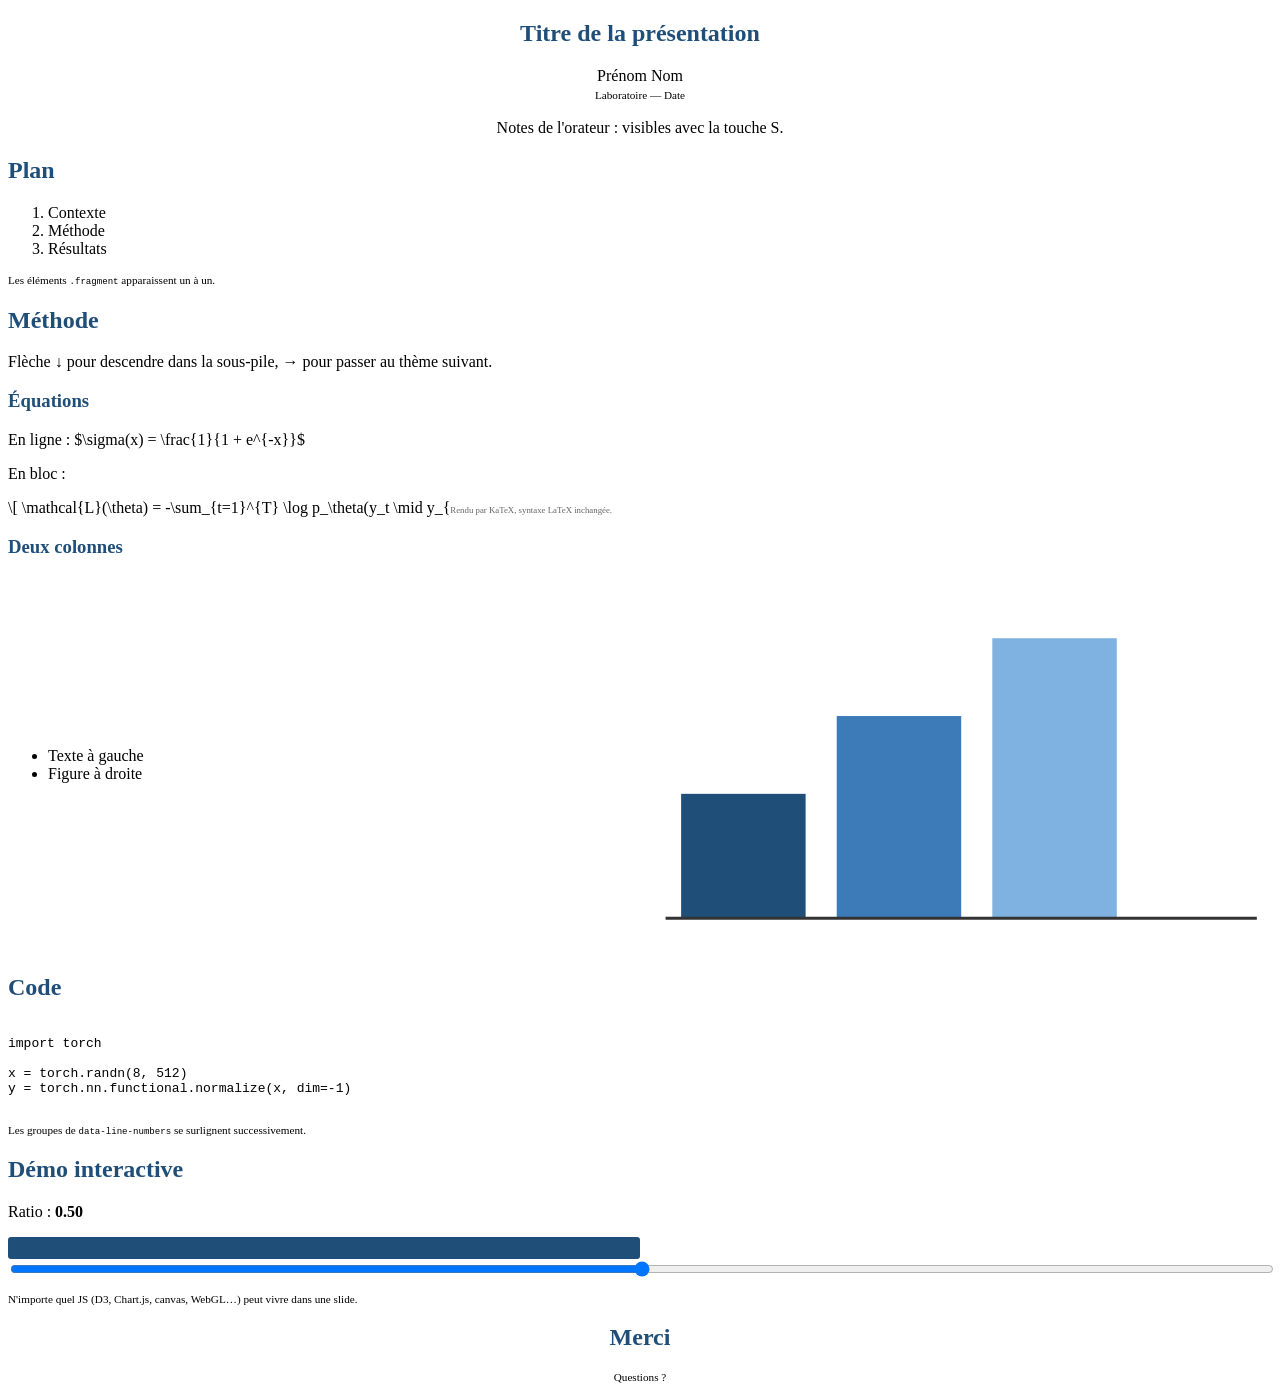
==== index.html @ 8e6cb061 "first commit" ====
<!DOCTYPE html>
<html lang="fr">

<head>
    <meta charset="utf-8">
    <meta name="viewport" content="width=device-width, initial-scale=1.0">
    <title>Titre de la présentation</title>

    <!-- Reveal.js (CDN) -->
    <!-- <link rel="stylesheet" href="https://cdn.jsdelivr.net/npm/reveal.js@5.1.0/dist/reveal.css">
    <link rel="stylesheet" href="https://cdn.jsdelivr.net/npm/reveal.js@5.1.0/dist/theme/white.css" id="theme">
    <!-- Coloration syntaxique -->
    <!--link rel="stylesheet" href="https://cdn.jsdelivr.net/npm/reveal.js@5.1.0/plugin/highlight/monokai.css"> -->

    <!-- Reveal.js (local) -->
    <link rel="stylesheet" href="node_modules/reveal.js/dist/reveal.css">
    <link rel="stylesheet" href="node_modules/reveal.js/dist/theme/white.css" id="theme">
    <!-- Coloration syntaxique -->
    <link rel="stylesheet" href="node_modules/reveal.js/plugin/highlight/monokai.css">

    <style>
    /* Quelques réglages sobres, à adapter */
    :root {
        --r-main-font: "Source Sans Pro", system-ui, sans-serif;
        --r-heading-font: "Source Sans Pro", system-ui, sans-serif;
        --r-heading-text-transform: none;   /* pas de MAJUSCULES automatiques */
        --accent: #1f4e79;
    }
    .reveal h1, .reveal h2, .reveal h3 { color: var(--accent); font-weight: 600; }
    .reveal section { text-align: left; }        /* titre centré via .center */
    .reveal .center { text-align: center; }
    .reveal .cols { display: grid; grid-template-columns: 1fr 1fr; gap: 1.2em; align-items: center; }
    .reveal .small { font-size: 0.7em; }
    .reveal .ref { color: #666; font-size: 0.55em; }
    /* Démo interactive */
    #demo-bar { height: 22px; background: var(--accent); width: 50%; border-radius: 3px; transition: width .15s; }
    #demo-slider { width: 100%; }
    </style>
</head>

<body>
<div class="reveal">
  <div class="slides">

    <!-- 1. Titre -->
    <section class="center">
      <h1>Titre de la présentation</h1>
      <p>Prénom Nom<br><span class="small">Laboratoire — Date</span></p>
      <aside class="notes">Notes de l'orateur : visibles avec la touche S.</aside>
    </section>

    <!-- 2. Plan -->
    <section>
      <h2>Plan</h2>
      <ol>
        <li class="fragment">Contexte</li>
        <li class="fragment">Méthode</li>
        <li class="fragment">Résultats</li>
      </ol>
      <p class="small">Les éléments <code>.fragment</code> apparaissent un à un.</p>
    </section>

    <!-- 3. Slides verticales : une sous-pile pour un même thème -->
    <section>
      <section>
        <h2>Méthode</h2>
        <p>Flèche ↓ pour descendre dans la sous-pile, → pour passer au thème suivant.</p>
      </section>
      <section>
        <h3>Équations</h3>
        <p>En ligne : $\sigma(x) = \frac{1}{1 + e^{-x}}$</p>
        <p>En bloc :</p>
        \[
          \mathcal{L}(\theta) = -\sum_{t=1}^{T} \log p_\theta(y_t \mid y_{<t}, x)
        \]
        <p class="ref">Rendu par KaTeX, syntaxe LaTeX inchangée.</p>
      </section>
      <section>
        <h3>Deux colonnes</h3>
        <div class="cols">
          <div>
            <ul>
              <li>Texte à gauche</li>
              <li>Figure à droite</li>
            </ul>
          </div>
          <div>
            <!-- Remplacer par <img src="figures/ma_figure.svg"> -->
            <svg viewBox="0 0 200 120" width="100%">
              <rect x="10" y="70" width="40" height="40" fill="#1f4e79"/>
              <rect x="60" y="45" width="40" height="65" fill="#3d7ab8"/>
              <rect x="110" y="20" width="40" height="90" fill="#7fb2e0"/>
              <line x1="5" y1="110" x2="195" y2="110" stroke="#333"/>
            </svg>
          </div>
        </div>
      </section>
    </section>

    <!-- 4. Code -->
    <section>
      <h2>Code</h2>
      <pre><code class="language-python" data-trim data-line-numbers="1-2|4">
import torch

x = torch.randn(8, 512)
y = torch.nn.functional.normalize(x, dim=-1)
      </code></pre>
      <p class="small">Les groupes de <code>data-line-numbers</code> se surlignent successivement.</p>
    </section>

    <!-- 5. Démo interactive : JS branché sur la slide -->
    <section>
      <h2>Démo interactive</h2>
      <p>Ratio : <strong id="demo-value">0.50</strong></p>
      <div id="demo-bar"></div>
      <input id="demo-slider" type="range" min="0" max="100" value="50">
      <p class="small">N'importe quel JS (D3, Chart.js, canvas, WebGL…) peut vivre dans une slide.</p>
    </section>

    <!-- 6. Conclusion -->
    <section class="center">
      <h2>Merci</h2>
      <p class="small">Questions ?</p>
    </section>

  </div>
</div>

<!-- <script src="https://cdn.jsdelivr.net/npm/reveal.js@5.1.0/dist/reveal.js"></script>
<script src="https://cdn.jsdelivr.net/npm/reveal.js@5.1.0/plugin/math/math.js"></script>
<script src="https://cdn.jsdelivr.net/npm/reveal.js@5.1.0/plugin/highlight/highlight.js"></script>
<script src="https://cdn.jsdelivr.net/npm/reveal.js@5.1.0/plugin/notes/notes.js"></script>
<script src="https://cdn.jsdelivr.net/npm/reveal.js@5.1.0/plugin/zoom/zoom.js"></script> -->
<script src="node_modules/reveal.js/dist/reveal.js"></script>
<script src="node_modules/reveal.js/plugin/math/math.js"></script>
<script src="node_modules/reveal.js/plugin/highlight/highlight.js"></script>
<script src="node_modules/reveal.js/plugin/notes/notes.js"></script>
<script src="node_modules/reveal.js/plugin/zoom/zoom.js"></script>
<script>
  Reveal.initialize({
    hash: true,              // URL synchronisée avec la slide (deep-link, rechargement)
    slideNumber: 'c/t',      // numéro de slide
    transition: 'slide',
    katex: {                 // options du plugin math (mode KaTeX)
      local: 'node_modules/katex', //si en local
      delimiters: [
        { left: '$$',  right: '$$',  display: true  },
        { left: '$',   right: '$',   display: false },
        { left: '\\[', right: '\\]', display: true  },
        { left: '\\(', right: '\\)', display: false }
      ],
      ignoredTags: ['script', 'noscript', 'style', 'textarea', 'pre']
    },
    plugins: [RevealMath.KaTeX, RevealHighlight, RevealNotes, RevealZoom]
  });

  // --- Démo interactive ---
  const slider = document.getElementById('demo-slider');
  const bar    = document.getElementById('demo-bar');
  const value  = document.getElementById('demo-value');
  slider.addEventListener('input', () => {
    bar.style.width = slider.value + '%';
    value.textContent = (slider.value / 100).toFixed(2);
  });

  // Exemple : déclencher une animation quand une slide donnée devient visible
  Reveal.on('slidechanged', event => {
    if (event.currentSlide.contains(slider)) slider.focus();
  });
</script>
</body>
</html>
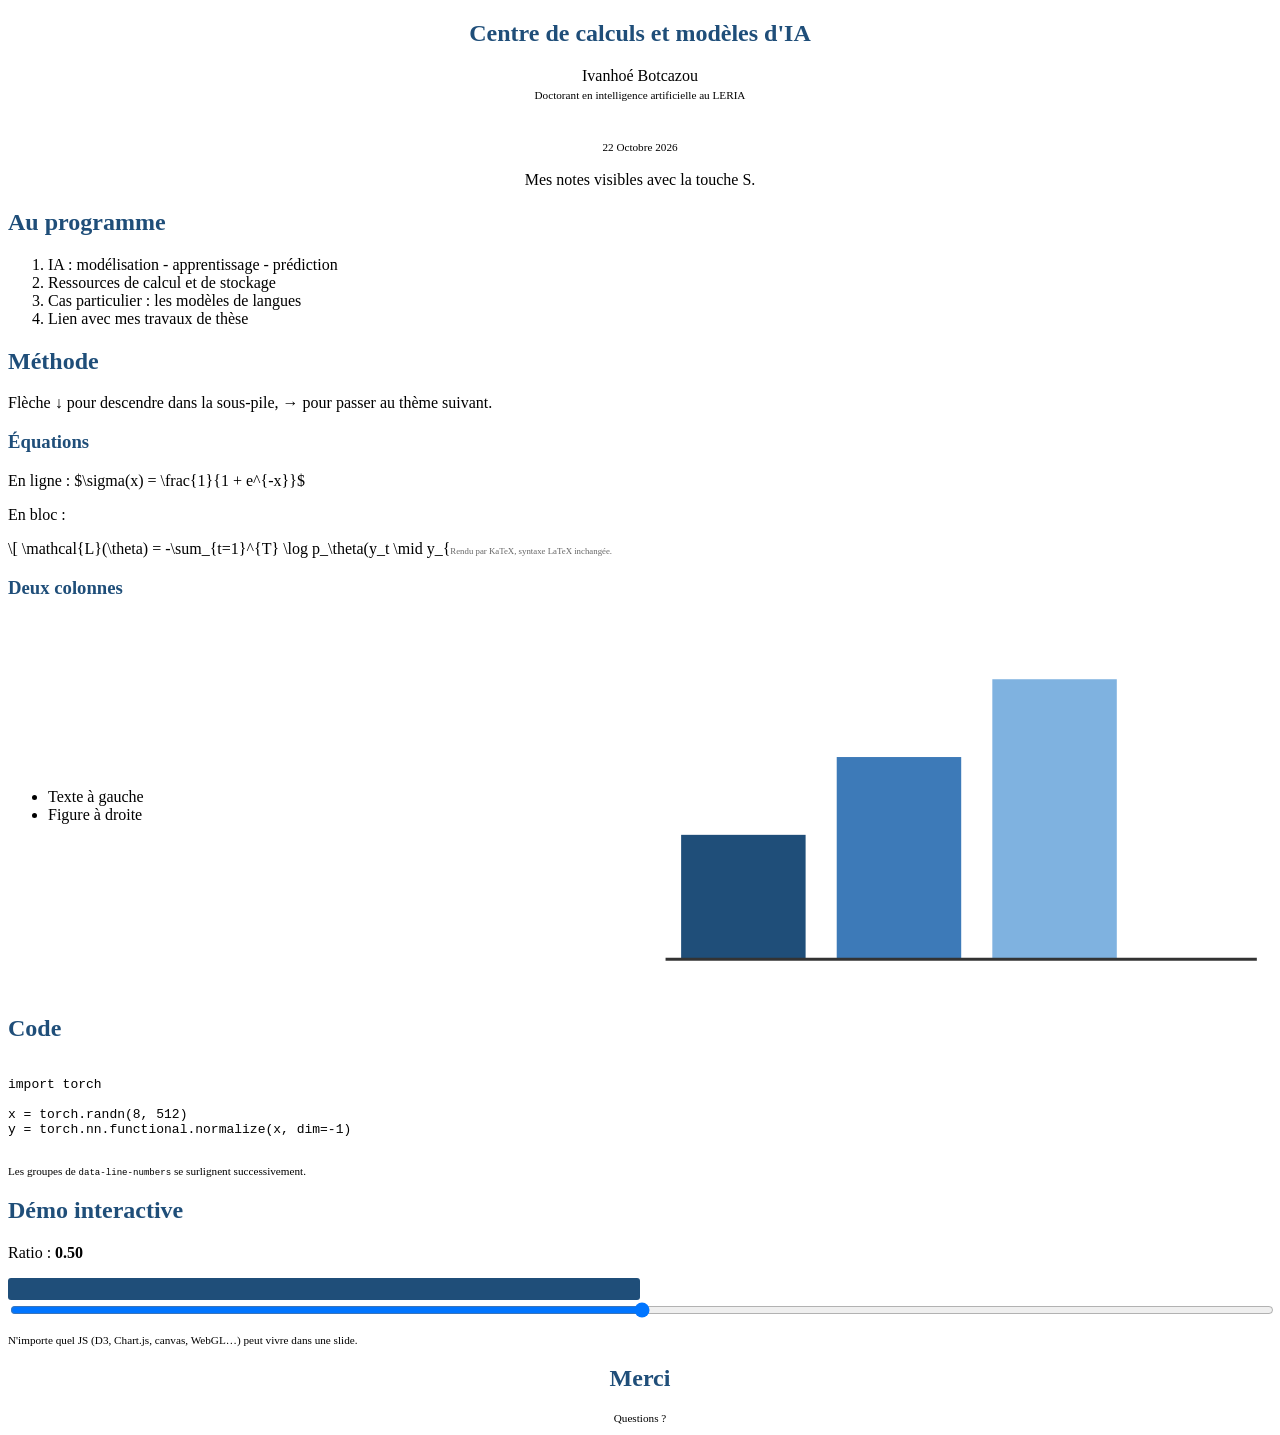
==== commit ac839600: "run the first index.html" ====
--- a/index.html
+++ b/index.html
@@ -11,31 +11,15 @@
     <link rel="stylesheet" href="https://cdn.jsdelivr.net/npm/reveal.js@5.1.0/dist/theme/white.css" id="theme">
     <!-- Coloration syntaxique -->
     <!--link rel="stylesheet" href="https://cdn.jsdelivr.net/npm/reveal.js@5.1.0/plugin/highlight/monokai.css"> -->
-
     <!-- Reveal.js (local) -->
     <link rel="stylesheet" href="node_modules/reveal.js/dist/reveal.css">
     <link rel="stylesheet" href="node_modules/reveal.js/dist/theme/white.css" id="theme">
     <!-- Coloration syntaxique -->
     <link rel="stylesheet" href="node_modules/reveal.js/plugin/highlight/monokai.css">
 
-    <style>
-    /* Quelques réglages sobres, à adapter */
-    :root {
-        --r-main-font: "Source Sans Pro", system-ui, sans-serif;
-        --r-heading-font: "Source Sans Pro", system-ui, sans-serif;
-        --r-heading-text-transform: none;   /* pas de MAJUSCULES automatiques */
-        --accent: #1f4e79;
-    }
-    .reveal h1, .reveal h2, .reveal h3 { color: var(--accent); font-weight: 600; }
-    .reveal section { text-align: left; }        /* titre centré via .center */
-    .reveal .center { text-align: center; }
-    .reveal .cols { display: grid; grid-template-columns: 1fr 1fr; gap: 1.2em; align-items: center; }
-    .reveal .small { font-size: 0.7em; }
-    .reveal .ref { color: #666; font-size: 0.55em; }
-    /* Démo interactive */
-    #demo-bar { height: 22px; background: var(--accent); width: 50%; border-radius: 3px; transition: width .15s; }
-    #demo-slider { width: 100%; }
-    </style>
+    <!-- Styles propres à la présentation -->
+    <link rel="stylesheet" href="custom.css">
+
 </head>
 
 <body>
@@ -44,20 +28,22 @@
 
     <!-- 1. Titre -->
     <section class="center">
-      <h1>Titre de la présentation</h1>
-      <p>Prénom Nom<br><span class="small">Laboratoire — Date</span></p>
-      <aside class="notes">Notes de l'orateur : visibles avec la touche S.</aside>
+      <h1>Centre de calculs et modèles d'IA</h1>
+      <p>Ivanhoé Botcazou<br><span class="small">Doctorant en intelligence artificielle au LERIA </span></p>
+      <p><br><span class="small">22 Octobre 2026</span></p>
+      <aside class="notes">Mes notes visibles avec la touche S.</aside>
     </section>
 
-    <!-- 2. Plan -->
+    
+    <!-- 2. Au programme -->
     <section>
-      <h2>Plan</h2>
+      <h2>Au programme</h2>
       <ol>
-        <li class="fragment">Contexte</li>
-        <li class="fragment">Méthode</li>
-        <li class="fragment">Résultats</li>
+        <li class="fragment">IA : modélisation - apprentissage - prédiction</li>
+        <li class="fragment">Ressources de calcul et de stockage</li>
+        <li class="fragment">Cas particulier : les modèles de langues</li>
+        <li class="fragment">Lien avec mes travaux de thèse</li>
       </ol>
-      <p class="small">Les éléments <code>.fragment</code> apparaissent un à un.</p>
     </section>
 
     <!-- 3. Slides verticales : une sous-pile pour un même thème -->
--- a/custom.css
+++ b/custom.css
@@ -0,0 +1,20 @@
+/* Quelques réglages sobres, à adapter */
+
+:root {
+    --r-main-font: "Source Sans Pro", system-ui, sans-serif;
+    --r-heading-font: "Source Sans Pro", system-ui, sans-serif;
+    --r-heading-text-transform: none;   /* pas de MAJUSCULES automatiques */
+    --accent: #1f4e79;
+}
+.reveal h1, .reveal h2, .reveal h3 { color: var(--accent); font-weight: 600; }
+.reveal section { text-align: left; }        /* titre centré via .center */
+.reveal .center { text-align: center; }
+.reveal .cols { display: grid; grid-template-columns: 1fr 1fr; gap: 1.2em; align-items: center; }
+.reveal .small { font-size: 0.7em; }
+.reveal .ref { color: #666; font-size: 0.55em; }
+/* Démo interactive */
+#demo-bar { height: 22px; background: var(--accent); width: 50%; border-radius: 3px; transition: width .15s; }
+#demo-slider { width: 100%; }
+
+.reveal .toc li::marker { color: var(--accent); font-weight: 600; }
+.reveal .toc li { margin-bottom: 0.4em; }
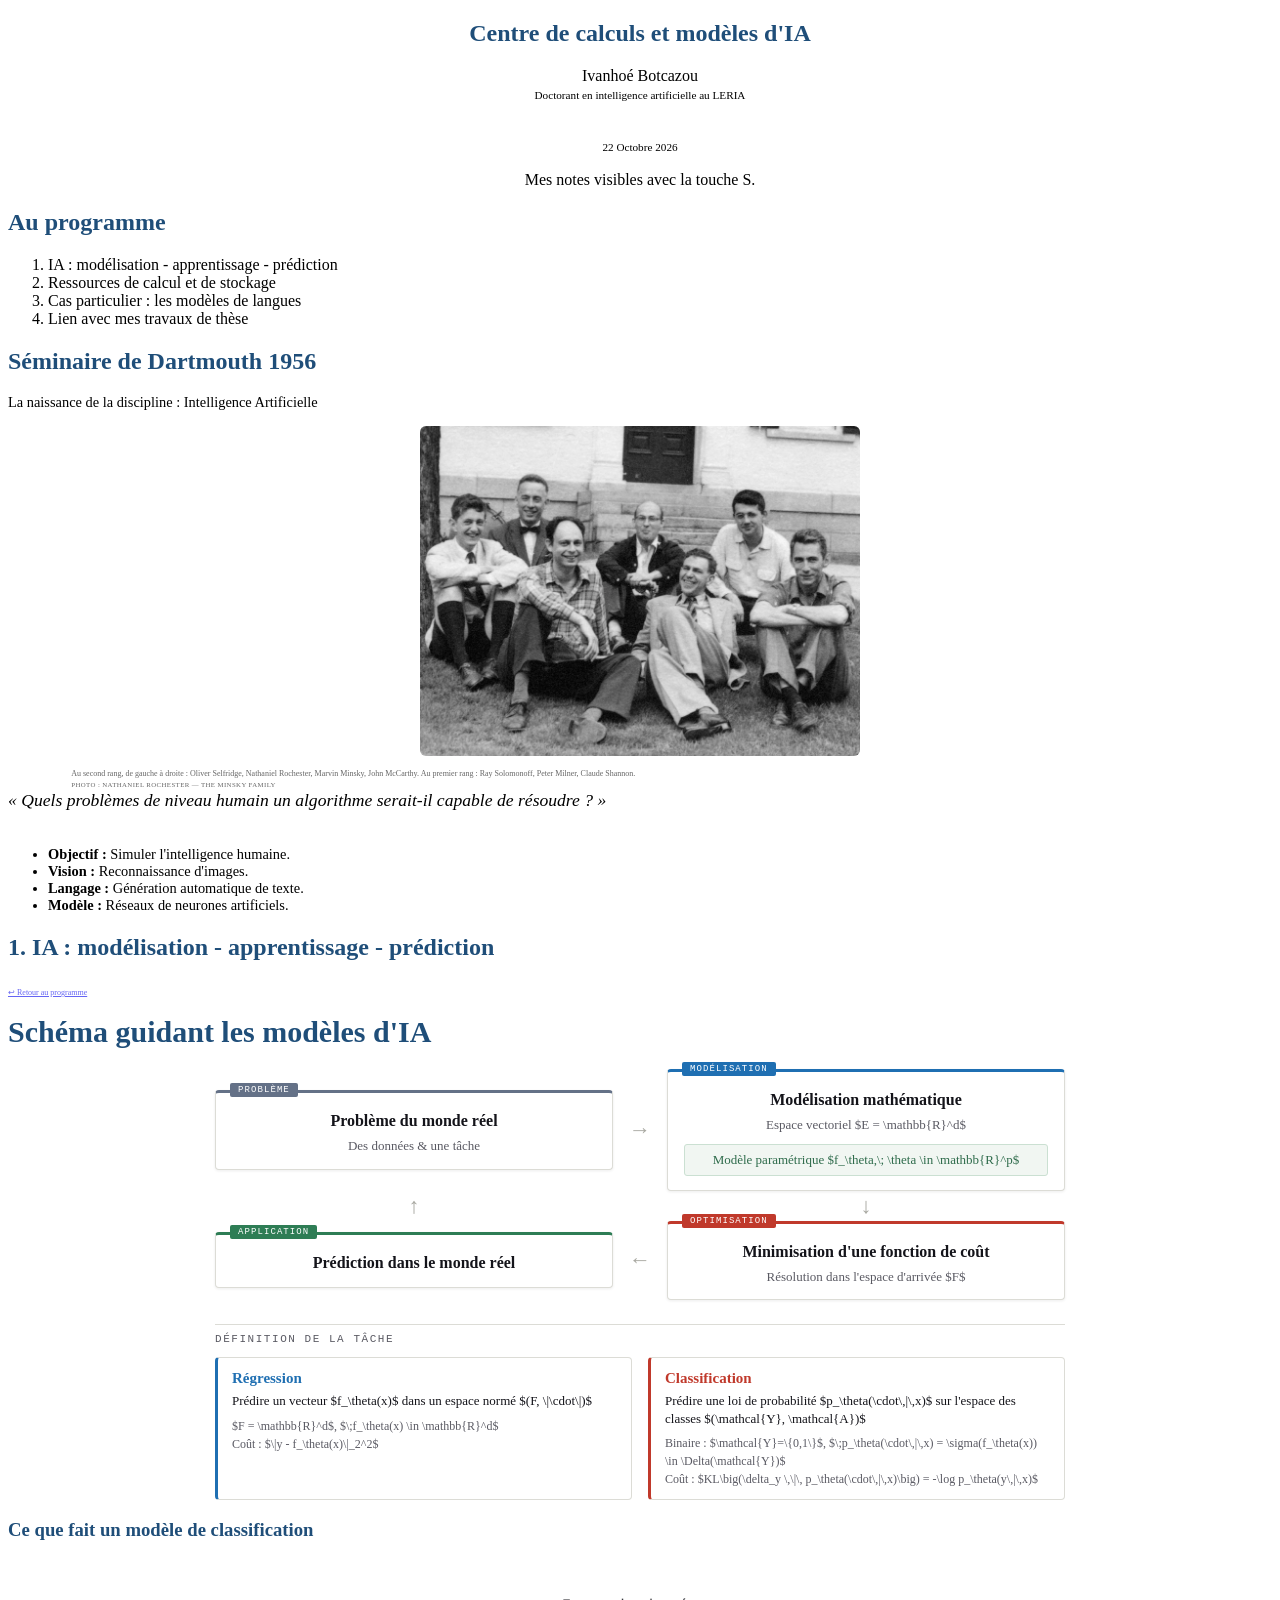
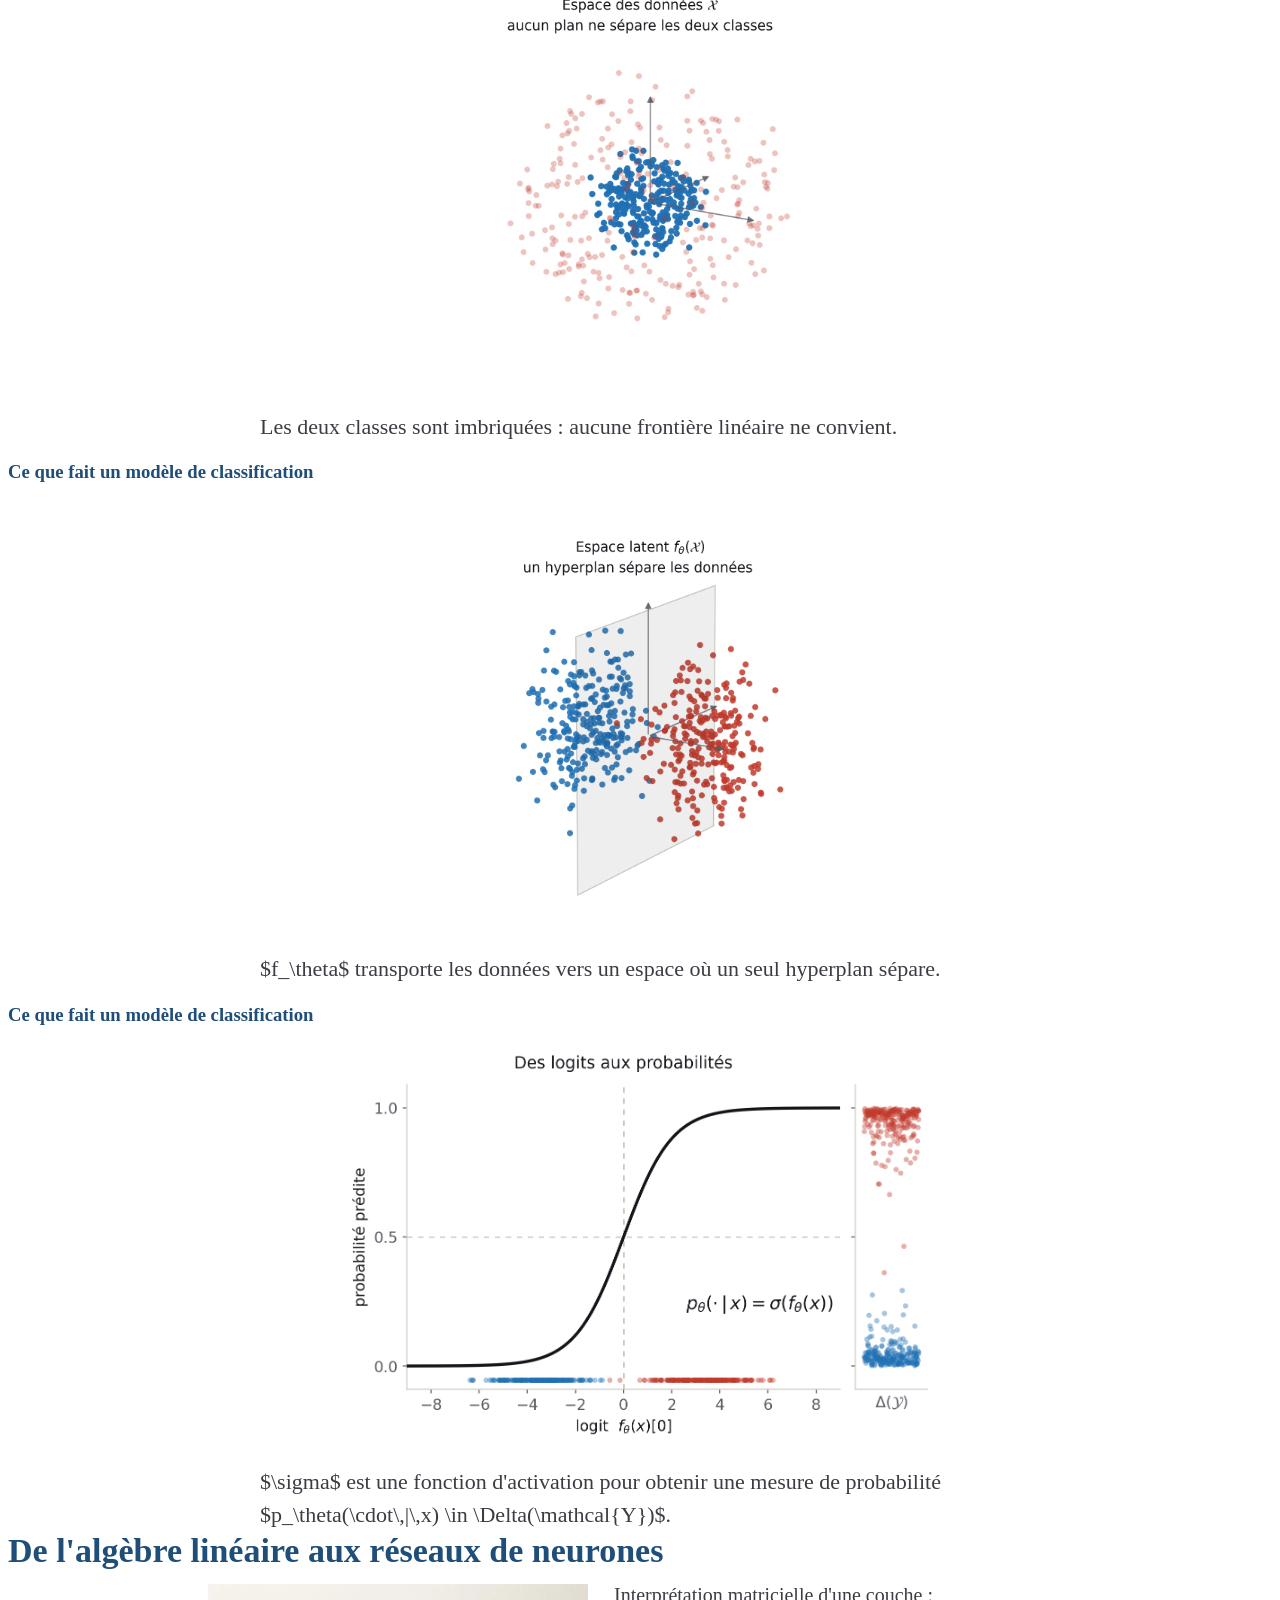
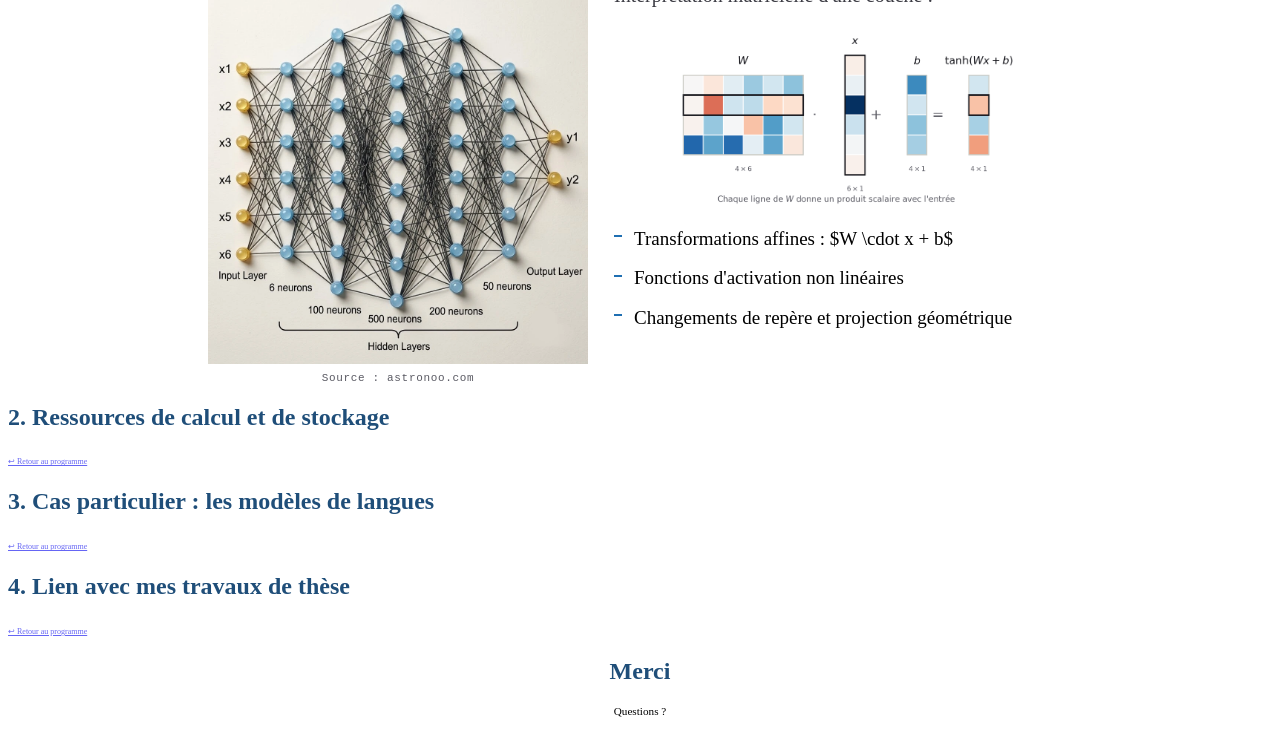
==== commit 969c4e4f: "section 1 modélisation" ====
--- a/index.html
+++ b/index.html
@@ -39,72 +39,223 @@
     <section>
       <h2>Au programme</h2>
       <ol>
-        <li class="fragment">IA : modélisation - apprentissage - prédiction</li>
-        <li class="fragment">Ressources de calcul et de stockage</li>
-        <li class="fragment">Cas particulier : les modèles de langues</li>
-        <li class="fragment">Lien avec mes travaux de thèse</li>
+        <li class="fragment">
+          <a href="#/ia-modelisation">IA : modélisation - apprentissage - prédiction</a>
+        </li>
+        <li class="fragment">
+          <a href="#/ressources-calcul">Ressources de calcul et de stockage</a>
+        </li>
+        <li class="fragment">
+          <a href="#/modeles-langues">Cas particulier : les modèles de langues</a>
+        </li>
+        <li class="fragment">
+          <a href="#/travaux-these">Lien avec mes travaux de thèse</a>
+        </li>
       </ol>
     </section>
 
-    <!-- 3. Slides verticales : une sous-pile pour un même thème -->
+    <!-- 3. Introduction -->
     <section>
-      <section>
-        <h2>Méthode</h2>
-        <p>Flèche ↓ pour descendre dans la sous-pile, → pour passer au thème suivant.</p>
-      </section>
-      <section>
-        <h3>Équations</h3>
-        <p>En ligne : $\sigma(x) = \frac{1}{1 + e^{-x}}$</p>
-        <p>En bloc :</p>
-        \[
-          \mathcal{L}(\theta) = -\sum_{t=1}^{T} \log p_\theta(y_t \mid y_{<t}, x)
-        \]
-        <p class="ref">Rendu par KaTeX, syntaxe LaTeX inchangée.</p>
-      </section>
-      <section>
-        <h3>Deux colonnes</h3>
-        <div class="cols">
-          <div>
-            <ul>
-              <li>Texte à gauche</li>
-              <li>Figure à droite</li>
+
+    <section>
+    <h2>Séminaire de Dartmouth 1956</h2>
+    <p style="font-size: 0.9em">La naissance de la discipline : Intelligence Artificielle</p>
+    <div class="highlight-box">
+    <img src="assets/img/dartmouth_workshop_picture.webp"
+    alt="Les participants du séminaire de Dartmouth devant Dartmouth Hall, 1956"
+    style="display: block; margin: 0 auto; max-height: 330px; max-width: 100%; width: auto; height: auto; border-radius: 6px;">
+    <p style="font-size: 0.5em; line-height: 1.4; margin: 12px auto 0; max-width: 90%; color: #666;">
+                Au second rang, de gauche à droite : Oliver Selfridge, Nathaniel Rochester, Marvin Minsky, John McCarthy.
+                Au premier rang : Ray Solomonoff, Peter Milner, Claude Shannon.
+    <br><span style="font-size: 0.85em; text-transform: uppercase; letter-spacing: 0.06em;">Photo : Nathaniel Rochester — The Minsky Family</span>
+    </p>
+    </div>
+    </section>
+
+    <section>
+    <div class="highlight-box">
+    <p style="font-size: 1.1em; font-style: italic; margin: 0;">
+                « Quels problèmes de niveau humain un algorithme serait-il capable de résoudre ? »
+    </p>
+    </div>
+    <ul class="custom-list" style="margin-top: 35px; font-size: 0.9em;">
+    <li class="fragment"><strong>Objectif :</strong> Simuler l'intelligence humaine.</li>
+    <li class="fragment"><strong>Vision :</strong> Reconnaissance d'images.</li>
+    <li class="fragment"><strong>Langage :</strong> Génération automatique de texte.</li>
+    <li class="fragment"><strong>Modèle :</strong> Réseaux de neurones artificiels.</li>
+    </ul>
+    </section>
+    </section>
+
+    <!-- Section 1 -->
+    <section id="ia-modelisation">
+      <h2>1. IA : modélisation - apprentissage - prédiction</h2>
+      <!-- <p>Contenu de votre première partie...</p> -->
+      <!-- Petit bouton de retour au sommaire si besoin -->
+      <p><a href="#/1" style="font-size: 0.5em; opacity: 0.6;">↩ Retour au programme</a></p>
+    </section>
+
+
+    <!-- ========================================== -->
+    <!-- SUB-SECTION 1.1 : MODÉLISATION (Verticale) -->
+    <!-- ========================================== -->
+    <section id="ia-modelisation">
+
+      <!-- A) Schéma + Tâche -->
+      <section id="schema-tache">
+        <h3>Schéma guidant les modèles d'IA</h3>
+
+        <div class="schema-container">
+
+          <div class="schema-box main-box">
+            <div class="box-tag">Problème</div>
+            <strong>Problème du monde réel</strong>
+            <span class="sub-text">Des données & une tâche</span>
+          </div>
+
+          <div class="schema-arrow">→</div>
+
+          <div class="schema-box math-box">
+            <div class="box-tag">Modélisation</div>
+            <strong>Modélisation mathématique</strong>
+            <span class="sub-text">Espace vectoriel $E = \mathbb{R}^d$</span>
+            <div class="param-badge">Modèle paramétrique $f_\theta,\; \theta \in \mathbb{R}^p$</div>
+          </div>
+
+          <div class="schema-arrow">↑</div>
+          <div class="schema-spacer"></div>
+          <div class="schema-arrow">↓</div>
+
+          <div class="schema-box real-box">
+            <div class="box-tag">Application</div>
+            <strong>Prédiction dans le monde réel</strong>
+          </div>
+
+          <div class="schema-arrow">←</div>
+
+          <div class="schema-box opt-box">
+            <div class="box-tag">Optimisation</div>
+            <strong>Minimisation d'une fonction de coût</strong>
+            <span class="sub-text">Résolution dans l'espace d'arrivée $F$</span>
+          </div>
+
+        </div>
+
+        <div class="tache-container fragment fade-up">
+          <div class="tache-header">Définition de la tâche</div>
+          <div class="tache-grid">
+
+            <div class="tache-card card-reg">
+              <div class="tache-title">Régression</div>
+              <p>Prédire un vecteur $f_\theta(x)$ dans un espace normé $(F, \|\cdot\|)$ </p>
+              <span class="math-detail">
+                $F = \mathbb{R}^d$, $\;f_\theta(x) \in \mathbb{R}^d$
+                <br>
+                Coût : $\|y - f_\theta(x)\|_2^2$
+              </span>
+            </div>
+
+            <div class="tache-card card-clf">
+              <div class="tache-title">Classification</div>
+              <p>Prédire une loi de probabilité $p_\theta(\cdot\,|\,x)$ sur l'espace des classes $(\mathcal{Y}, \mathcal{A})$ </p>
+              <span class="math-detail">
+                Binaire : $\mathcal{Y}=\{0,1\}$, $\;p_\theta(\cdot\,|\,x) = \sigma(f_\theta(x)) \in \Delta(\mathcal{Y})$
+                <br>
+                Coût : $KL\big(\delta_y \,\|\, p_\theta(\cdot\,|\,x)\big) = -\log p_\theta(y\,|\,x)$
+              </span>
+            </div>
+          </div>
+        </div>
+      </section>
+
+      <!-- B) Transport vers l'espace latent -->
+      <section data-auto-animate id="transport-1">
+        <h3 data-id="titre">Ce que fait un modèle de classification</h3>
+        <img data-id="fig" src="assets/img/01_espace_initial.png"
+            alt="Nuage de points bleus et rouges imbriqués dans l'espace initial"
+            style="max-height: 430px; width: auto; display: block; margin: 0 auto;">
+        <p class="legende-fig">Les deux classes sont imbriquées : aucune frontière linéaire ne convient.</p>
+      </section>
+
+      <section data-auto-animate id="transport-2">
+        <h3 data-id="titre">Ce que fait un modèle de classification</h3>
+        <img data-id="fig" src="assets/img/02_espace_latent.png"
+            alt="Les deux classes séparées par un hyperplan dans l'espace latent"
+            style="max-height: 430px; width: auto; display: block; margin: 0 auto;">
+        <p class="legende-fig">$f_\theta$ transporte les données vers un espace où un seul hyperplan sépare.</p>
+      </section>
+
+      <section data-auto-animate id="transport-3">
+        <h3 data-id="titre">Ce que fait un modèle de classification</h3>
+        <img data-id="fig" src="assets/img/03_sigmoide.png"
+            alt="Courbe sigmoïde transformant les logits en probabilités"
+            style="max-height: 400px; width: auto; display: block; margin: 0 auto;">
+        <p class="legende-fig">$\sigma$ est une fonction d'activation pour obtenir une mesure de probabilité $p_\theta(\cdot\,|\,x) \in \Delta(\mathcal{Y})$.</p>
+      </section>
+
+      <!-- C) Visualisation réseaux de neurones / Algèbre linéaire -->
+      <section id="modelisation-reseaux-algebre-lineaire">
+        <h3>De l'algèbre linéaire aux réseaux de neurones</h3>
+
+        <div class="split-2">
+
+          <div class="split-col split-left">
+            <img src="assets/img/reseau-de-neurones-artificiels.webp"
+                alt="Schéma d'un réseau de neurones artificiels : couches d'entrée, cachées et de sortie"
+                class="split-img">
+            <p class="split-credit">Source : astronoo.com</p>
+          </div>
+
+          <div class="split-col split-right">
+            <div class="fragment fade-right">
+              <p class="split-intro">Interprétation matricielle d'une couche :</p>
+              <img src="assets/img/couche_matrices.png"
+                  alt="Produit matriciel W·x + b suivi d'une activation"
+                  class="split-img">
+            </div>
+
+            <ul class="split-list">
+              <li class="fragment fade-right">Transformations affines : $W \cdot x + b$</li>
+              <li class="fragment fade-right">Fonctions d'activation non linéaires</li>
+              <li class="fragment fade-right">Changements de repère et projection géométrique</li>
             </ul>
           </div>
-          <div>
-            <!-- Remplacer par <img src="figures/ma_figure.svg"> -->
-            <svg viewBox="0 0 200 120" width="100%">
-              <rect x="10" y="70" width="40" height="40" fill="#1f4e79"/>
-              <rect x="60" y="45" width="40" height="65" fill="#3d7ab8"/>
-              <rect x="110" y="20" width="40" height="90" fill="#7fb2e0"/>
-              <line x1="5" y1="110" x2="195" y2="110" stroke="#333"/>
-            </svg>
-          </div>
+
         </div>
       </section>
-    </section>
-
-    <!-- 4. Code -->
-    <section>
-      <h2>Code</h2>
-      <pre><code class="language-python" data-trim data-line-numbers="1-2|4">
-import torch
-
-x = torch.randn(8, 512)
-y = torch.nn.functional.normalize(x, dim=-1)
-      </code></pre>
-      <p class="small">Les groupes de <code>data-line-numbers</code> se surlignent successivement.</p>
-    </section>
-
-    <!-- 5. Démo interactive : JS branché sur la slide -->
-    <section>
-      <h2>Démo interactive</h2>
-      <p>Ratio : <strong id="demo-value">0.50</strong></p>
-      <div id="demo-bar"></div>
-      <input id="demo-slider" type="range" min="0" max="100" value="50">
-      <p class="small">N'importe quel JS (D3, Chart.js, canvas, WebGL…) peut vivre dans une slide.</p>
-    </section>
-
-    <!-- 6. Conclusion -->
+
+
+    
+
+    </section>
+
+
+   
+
+  </section>
+    <!-- Section 2 -->
+    <section id="ressources-calcul">
+      <h2>2. Ressources de calcul et de stockage</h2>
+      <!-- <p>Contenu de votre deuxième partie (HPC, GPU, clusters...)...</p> -->
+      <p><a href="#/1" style="font-size: 0.5em; opacity: 0.6;">↩ Retour au programme</a></p>
+    </section>
+
+    <!-- Section 3 -->
+    <section id="modeles-langues">
+      <h2>3. Cas particulier : les modèles de langues</h2>
+      <!-- <p>Contenu sur les LLM, architecture Transformer, etc...</p> -->
+      <p><a href="#/1" style="font-size: 0.5em; opacity: 0.6;">↩ Retour au programme</a></p>
+    </section>
+
+    <!-- Section 4 -->
+    <section id="travaux-these">
+      <h2>4. Lien avec mes travaux de thèse</h2>
+      <!-- <p>Présentation de vos recherches et contributions...</p> -->
+      <p><a href="#/1" style="font-size: 0.5em; opacity: 0.6;">↩ Retour au programme</a></p>
+    </section>
+
+
+    <!-- Conclusion -->
     <section class="center">
       <h2>Merci</h2>
       <p class="small">Questions ?</p>
--- a/custom.css
+++ b/custom.css
@@ -12,9 +12,220 @@
 .reveal .cols { display: grid; grid-template-columns: 1fr 1fr; gap: 1.2em; align-items: center; }
 .reveal .small { font-size: 0.7em; }
 .reveal .ref { color: #666; font-size: 0.55em; }
+
+.reveal .toc li::marker { color: var(--accent); font-weight: 600; }
+.reveal .toc li { margin-bottom: 0.4em; }
+
+/* Style personnalisé pour les liens du sommaire */
+.reveal ol li a {
+  color: inherit; /* Conserve la couleur de texte par défaut de la slide */
+  text-decoration: none;
+  transition: color 0.2s ease, border-bottom 0.2s ease;
+}
+
+/* Effet lors du survol de la souris */
+.reveal ol li a:hover {
+  color: #bd93f9; /* Couleur d'accentuation (ex: violet/rose) */
+  text-decoration: underline;
+}
+
 /* Démo interactive */
 #demo-bar { height: 22px; background: var(--accent); width: 50%; border-radius: 3px; transition: width .15s; }
 #demo-slider { width: 100%; }
 
-.reveal .toc li::marker { color: var(--accent); font-weight: 600; }
-.reveal .toc li { margin-bottom: 0.4em; }+
+/* ===== Schéma global & tâches d'IA ===== */
+#schema-tache h3 { font-size: 30px; margin: 0 0 20px; }
+
+/* Empêche KaTeX de grossir les formules (1.21em par défaut) */
+#schema-tache .katex { font-size: 1em; }
+
+.schema-container {
+  display: grid;
+  grid-template-columns: 1fr 54px 1fr;
+  grid-template-rows: auto 30px auto;
+  max-width: 850px;
+  margin: 0 auto;
+  align-items: center;
+}
+
+.schema-box {
+  position: relative;
+  background: #fff;
+  border: 1px solid #DCDCD6;
+  border-top: 3px solid var(--stage);
+  border-radius: 4px;
+  padding: 18px 16px 14px;
+  text-align: center;
+  box-shadow: 0 1px 3px rgba(20, 20, 26, .08);
+}
+.schema-box strong {
+  display: block;
+  font-size: 16px;
+  font-weight: 600;
+  line-height: 1.25;
+  color: #14141A;            /* corrige le texte blanc sur blanc */
+}
+.schema-box .sub-text {
+  display: block;
+  margin-top: 6px;
+  font-size: 13px;
+  line-height: 1.35;
+  color: #5A5A63;
+}
+
+.box-tag {
+  position: absolute;
+  top: -10px; left: 14px;
+  background: var(--stage);
+  color: #fff;
+  font-family: "IBM Plex Mono", monospace;
+  font-size: 9px;
+  letter-spacing: .12em;
+  text-transform: uppercase;
+  padding: 2px 8px;
+  border-radius: 2px;
+}
+
+.main-box { --stage: #647187; }
+.math-box { --stage: #1F6FB2; }
+.opt-box  { --stage: #C0392B; }
+.real-box { --stage: #2E7D55; }
+
+.param-badge {
+  margin-top: 10px;
+  background: #F1F6F2;
+  border: 1px solid #CBE0D2;
+  border-radius: 3px;
+  padding: 7px 10px;
+  font-size: 13px;
+  color: #2E6B4B;
+}
+
+.schema-arrow {
+  font-size: 22px;
+  line-height: 1;
+  color: #A9A9A2;
+  text-align: center;
+}
+
+/* ===== Bloc « tâche » ===== */
+.tache-container { max-width: 850px; margin: 24px auto 0; }
+
+.tache-header {
+  font-family: "IBM Plex Mono", monospace;
+  font-size: 11px;
+  letter-spacing: .14em;
+  text-transform: uppercase;
+  color: #5A5A63;
+  text-align: left;
+  border-top: 1px solid #DCDCD6;
+  padding-top: 8px;
+  margin-bottom: 12px;
+}
+
+.tache-grid { display: grid; grid-template-columns: 1fr 1fr; gap: 16px; }
+
+.tache-card {
+  background: #fff;
+  border: 1px solid #DCDCD6;
+  border-left: 3px solid var(--stage);
+  border-radius: 4px;
+  padding: 12px 14px;
+  text-align: left;
+}
+.card-reg { --stage: #1F6FB2; }
+.card-clf { --stage: #C0392B; }
+
+.tache-title { font-size: 15px; font-weight: 600; color: var(--stage); margin-bottom: 5px; }
+.tache-card p { font-size: 13px; line-height: 1.35; margin: 0 0 6px; color: #14141A; }
+.math-detail { font-size: 12px; color: #5A5A63; }
+
+.legende-fig {
+  font-size: 22px;
+  line-height: 1.5;
+  color: #3C3C44;
+  max-width: 760px;
+  margin: 20px auto 0;
+}
+.legende-fig .katex { font-size: 1.05em; color: #14141A; }
+
+/* ===== Mise en page bicolonne ===== */
+#modelisation-reseaux-algebre-lineaire h3 {
+  font-size: 34px;
+  line-height: 1.15;
+  margin: 0 0 6px;
+}
+
+.split-2 {
+  display: grid;
+  grid-template-columns: 1fr 1fr;
+  gap: 28px;
+  align-items: start;
+  max-width: 940px;
+  margin: 14px auto 0;
+  text-align: left;
+}
+
+.split-col { display: flex; flex-direction: column; }
+
+/* Colonne gauche : le schéma occupe toute la hauteur disponible */
+.split-left { justify-content: center; }
+
+.split-img {
+  display: block;
+  width: 100%;
+  max-height: 300px;
+  object-fit: contain;
+  margin: 0 auto;
+  border-radius: 4px;
+}
+.split-left  .split-img { max-height: 380px; }
+.split-right .split-img { max-height: 190px; margin: 0 0 16px; }
+
+.split-credit {
+  font-family: "IBM Plex Mono", monospace;
+  font-size: 11px;
+  letter-spacing: .06em;
+  color: #5A5A63;
+  margin: 8px 0 0;
+  text-align: center;
+}
+
+.split-intro {
+  font-size: 20px;
+  color: #3C3C44;
+  margin: 0 0 12px;
+}
+
+/* Liste : marqueur natif neutralisé, tiret redessiné en ::before */
+.reveal .split-list {
+  list-style: none;
+  list-style-type: none;
+  margin: 0;
+  padding: 0;
+  font-size: 19px;
+  line-height: 1.45;
+}
+.reveal .split-list li {
+  list-style: none;
+  list-style-type: none;
+  position: relative;
+  padding-left: 20px;
+  margin-bottom: 12px;
+}
+.reveal .split-list li::marker { content: none; }
+.reveal .split-list li::before {
+  content: "";
+  position: absolute;
+  left: 0;
+  top: .55em;
+  width: 8px;
+  height: 2px;
+  background: #1F6FB2;
+}
+.split-list .katex { font-size: 1.05em; color: #14141A; }
+
+/* Amplitude du glissement latéral */
+.reveal .fragment.fade-right { transform: translateX(-40px); }
+.reveal .fragment.fade-right.visible { transform: translateX(0); }
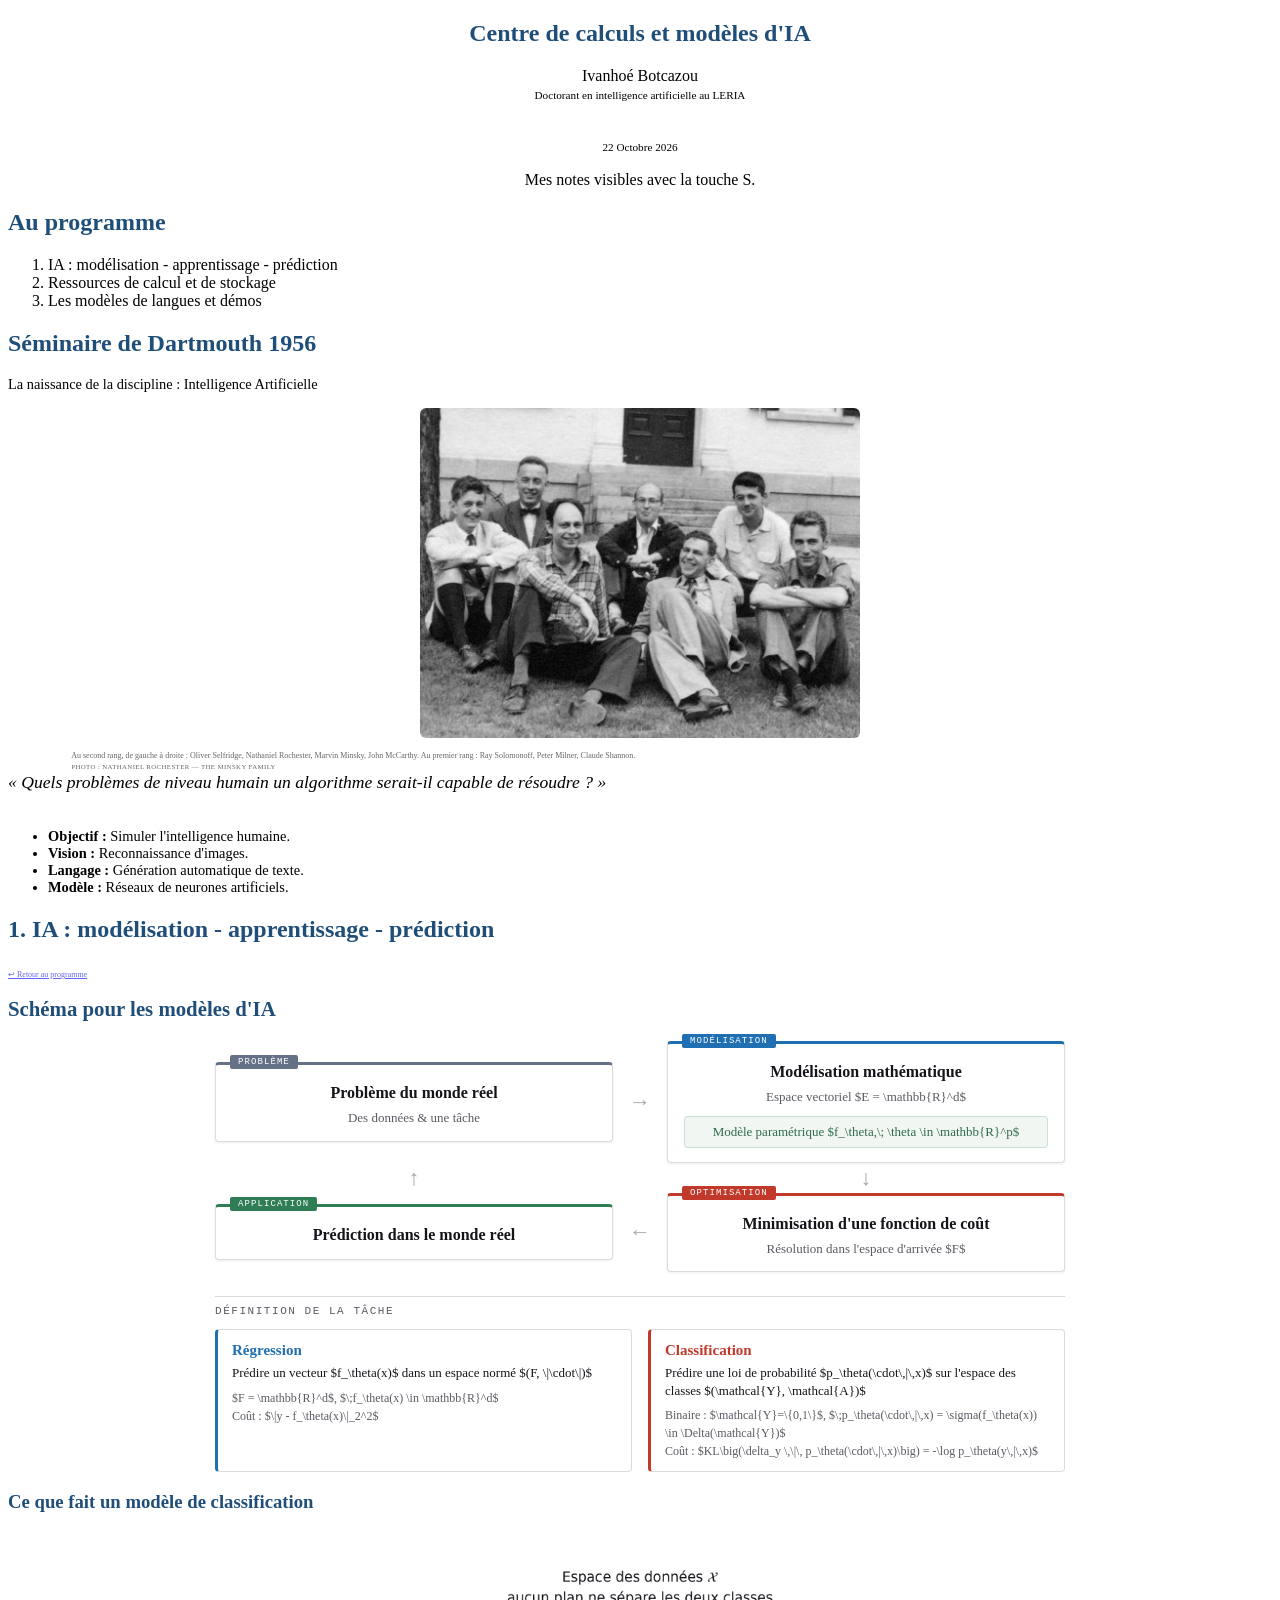
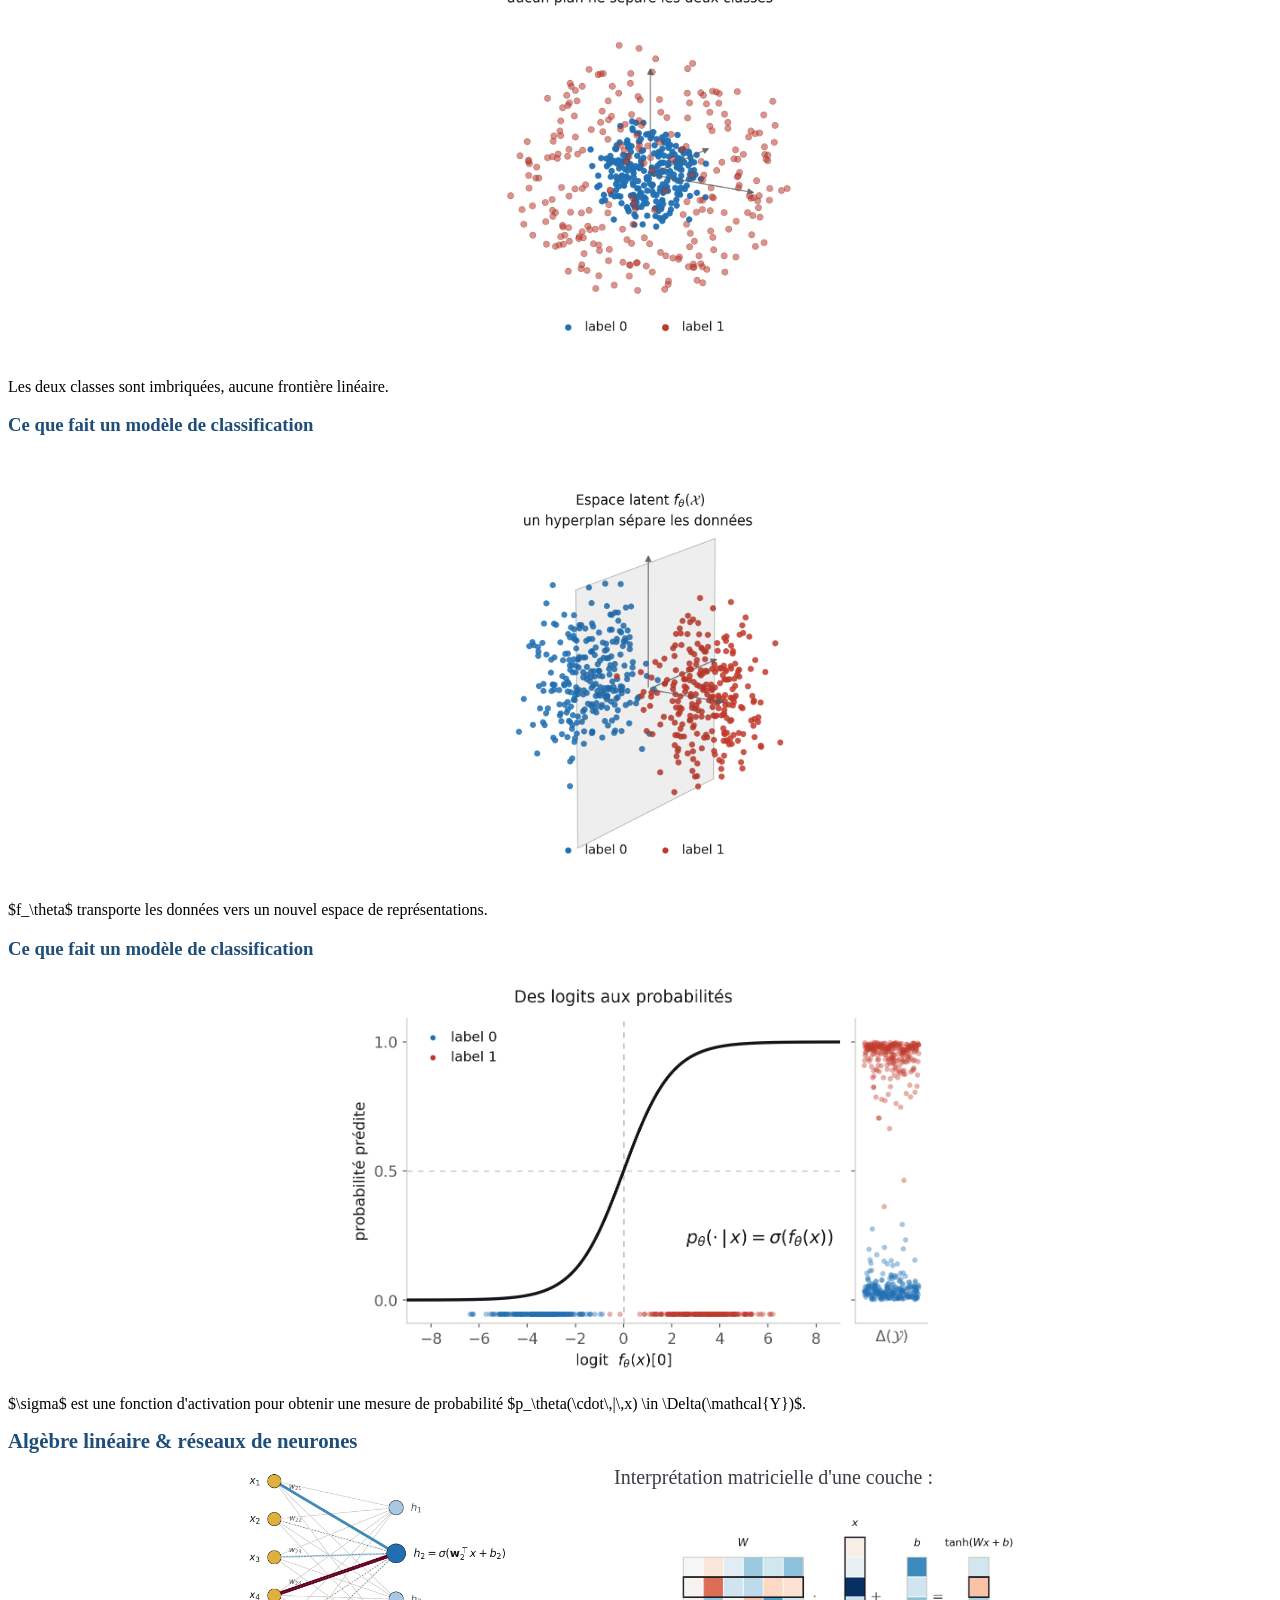
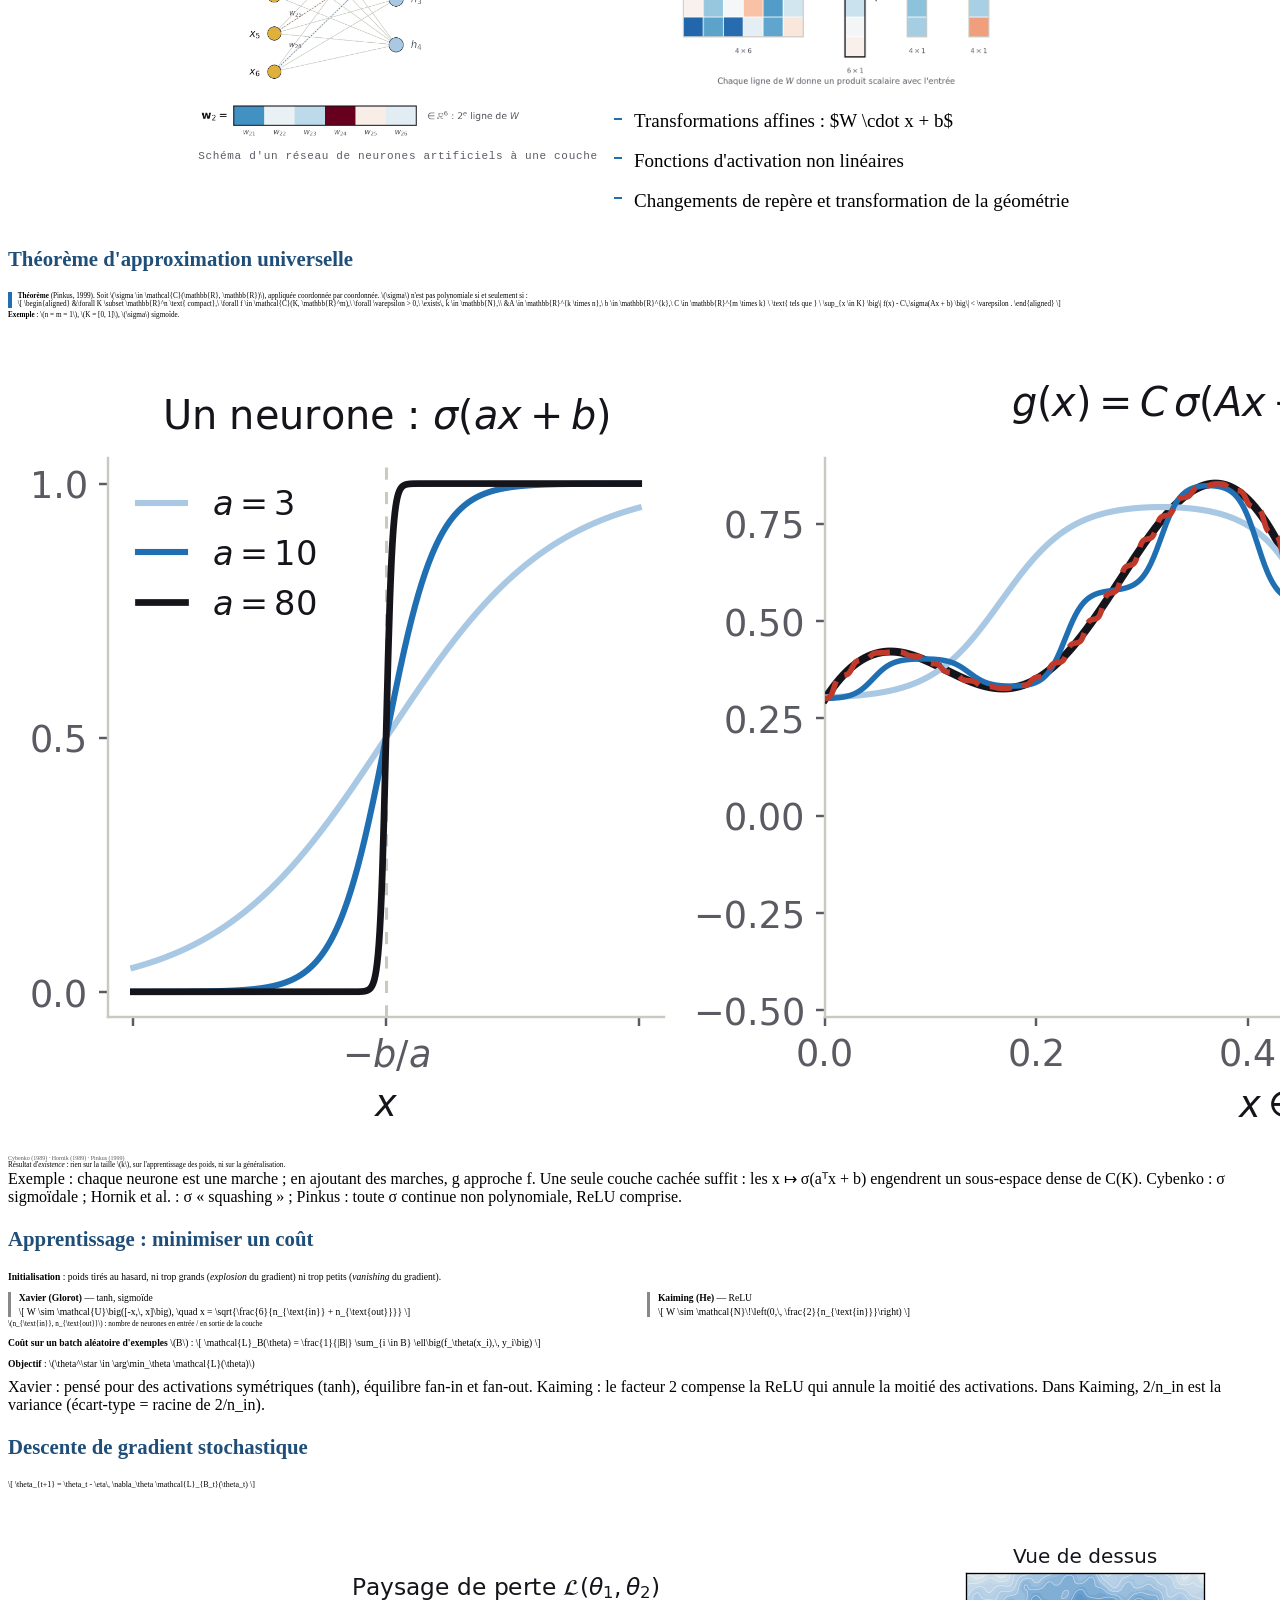
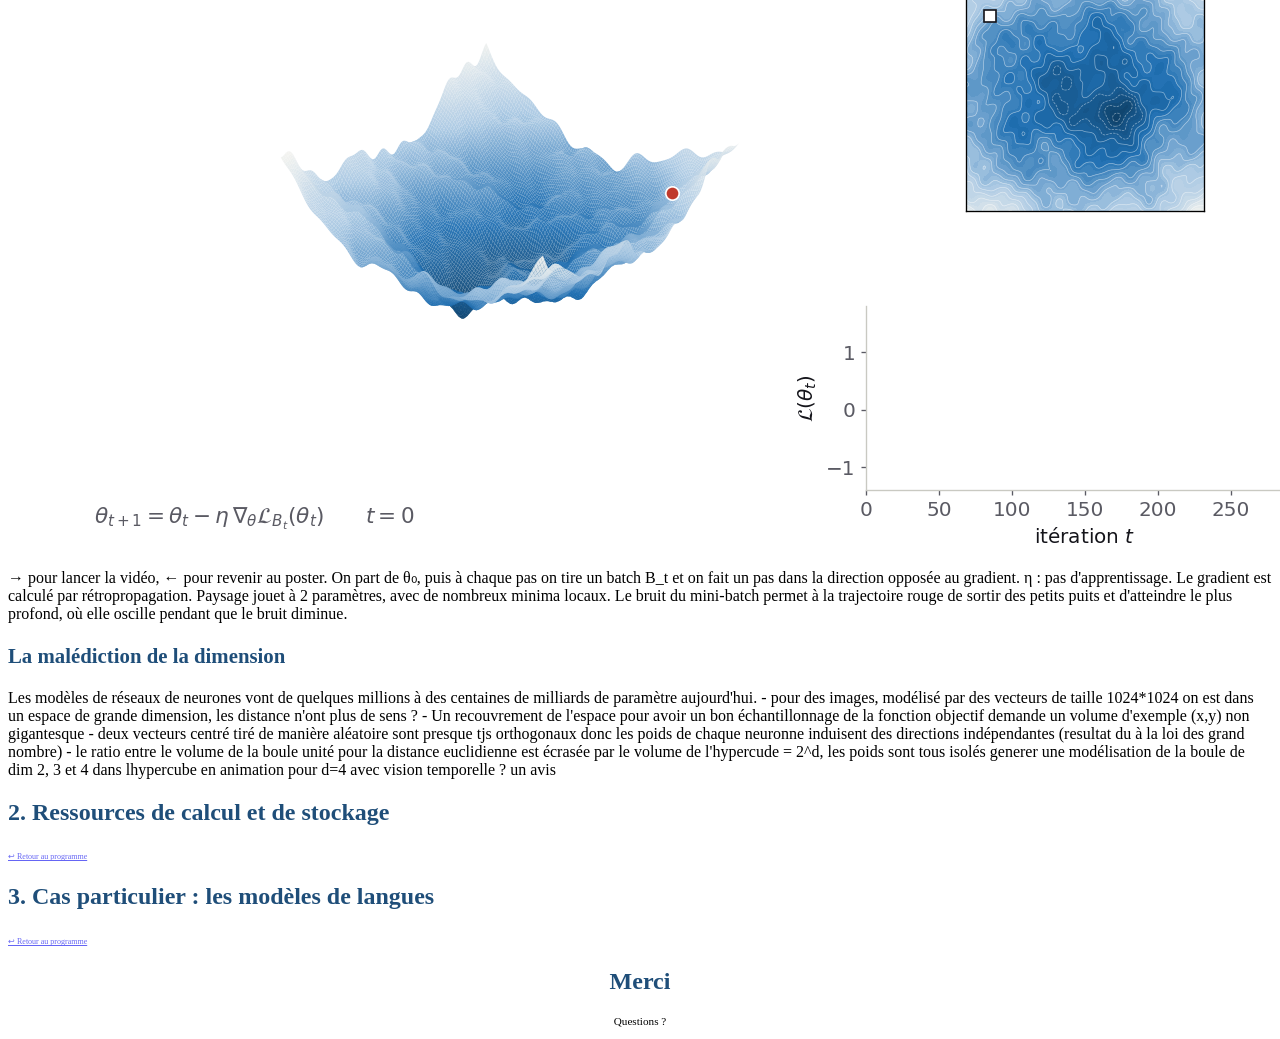
==== commit d974d527: "video descente de gradient et optimisation" ====
--- a/index.html
+++ b/index.html
@@ -46,10 +46,7 @@
           <a href="#/ressources-calcul">Ressources de calcul et de stockage</a>
         </li>
         <li class="fragment">
-          <a href="#/modeles-langues">Cas particulier : les modèles de langues</a>
-        </li>
-        <li class="fragment">
-          <a href="#/travaux-these">Lien avec mes travaux de thèse</a>
+          <a href="#/modeles-langues">Les modèles de langues et démos</a>
         </li>
       </ol>
     </section>
@@ -87,7 +84,7 @@
     </section>
     </section>
 
-    <!-- Section 1 -->
+    <!-- Section 1 = 1. IA : modélisation - apprentissage - prédiction--> 
     <section id="ia-modelisation">
       <h2>1. IA : modélisation - apprentissage - prédiction</h2>
       <!-- <p>Contenu de votre première partie...</p> -->
@@ -102,8 +99,8 @@
     <section id="ia-modelisation">
 
       <!-- A) Schéma + Tâche -->
-      <section id="schema-tache">
-        <h3>Schéma guidant les modèles d'IA</h3>
+      <section data-auto-animate id="schema-tache">
+        <h3 data-id="titre" style="font-size: 1.3em">Schéma pour les modèles d'IA</h3>
 
         <div class="schema-container">
 
@@ -174,7 +171,7 @@
         <img data-id="fig" src="assets/img/01_espace_initial.png"
             alt="Nuage de points bleus et rouges imbriqués dans l'espace initial"
             style="max-height: 430px; width: auto; display: block; margin: 0 auto;">
-        <p class="legende-fig">Les deux classes sont imbriquées : aucune frontière linéaire ne convient.</p>
+        <p>Les deux classes sont imbriquées, aucune frontière linéaire.</p>
       </section>
 
       <section data-auto-animate id="transport-2">
@@ -182,7 +179,7 @@
         <img data-id="fig" src="assets/img/02_espace_latent.png"
             alt="Les deux classes séparées par un hyperplan dans l'espace latent"
             style="max-height: 430px; width: auto; display: block; margin: 0 auto;">
-        <p class="legende-fig">$f_\theta$ transporte les données vers un espace où un seul hyperplan sépare.</p>
+        <p>$f_\theta$ transporte les données vers un nouvel espace de représentations.</p>
       </section>
 
       <section data-auto-animate id="transport-3">
@@ -190,20 +187,20 @@
         <img data-id="fig" src="assets/img/03_sigmoide.png"
             alt="Courbe sigmoïde transformant les logits en probabilités"
             style="max-height: 400px; width: auto; display: block; margin: 0 auto;">
-        <p class="legende-fig">$\sigma$ est une fonction d'activation pour obtenir une mesure de probabilité $p_\theta(\cdot\,|\,x) \in \Delta(\mathcal{Y})$.</p>
+        <p>$\sigma$ est une fonction d'activation pour obtenir une mesure de probabilité $p_\theta(\cdot\,|\,x) \in \Delta(\mathcal{Y})$.</p>
       </section>
 
       <!-- C) Visualisation réseaux de neurones / Algèbre linéaire -->
-      <section id="modelisation-reseaux-algebre-lineaire">
-        <h3>De l'algèbre linéaire aux réseaux de neurones</h3>
+      <section data-auto-animate id="modelisation-reseaux-algebre-lineaire">
+        <h3 data-id="titre" style="font-size: 1.3em">Algèbre linéaire & réseaux de neurones</h3>
 
         <div class="split-2">
 
           <div class="split-col split-left">
-            <img src="assets/img/reseau-de-neurones-artificiels.webp"
+            <img src="assets/img/04_neurone_affine.png"
                 alt="Schéma d'un réseau de neurones artificiels : couches d'entrée, cachées et de sortie"
                 class="split-img">
-            <p class="split-credit">Source : astronoo.com</p>
+            <p class="split-credit">Schéma d'un réseau de neurones artificiels à une couche</p>
           </div>
 
           <div class="split-col split-right">
@@ -217,22 +214,159 @@
             <ul class="split-list">
               <li class="fragment fade-right">Transformations affines : $W \cdot x + b$</li>
               <li class="fragment fade-right">Fonctions d'activation non linéaires</li>
-              <li class="fragment fade-right">Changements de repère et projection géométrique</li>
+              <li class="fragment fade-right">Changements de repère et transformation de la géométrie</li>
             </ul>
           </div>
 
         </div>
       </section>
 
-
-    
-
-    </section>
-
-
-   
-
+      <!-- D) Théorème d'approximation universelle -->
+      <section data-auto-animate id="approximation-universelle">
+        <h3 data-id="titre" style="font-size: 1.3em">Théorème d'approximation universelle</h3>
+
+        <div style="font-size: 0.45em; text-align: left; border-left: 4px solid #1F6FB2;
+                    padding: 0 0 0 0.8em;">
+          <p style="margin: 0;"><strong>Théorème</strong> (Pinkus, 1999).
+            Soit \(\sigma \in \mathcal{C}(\mathbb{R}, \mathbb{R})\), appliquée coordonnée par coordonnée.
+            \(\sigma\) n'est pas polynomiale si et seulement si :</p>
+          \[
+            \begin{aligned}
+              &\forall K \subset \mathbb{R}^n \text{ compact},\ \forall f \in \mathcal{C}(K, \mathbb{R}^m),\
+              \forall \varepsilon > 0,\ \exists\, k \in \mathbb{N},\\
+              &A \in \mathbb{R}^{k \times n},\ b \in \mathbb{R}^{k},\ C \in \mathbb{R}^{m \times k}
+              \ \text{ tels que } \
+              \sup_{x \in K} \big\| f(x) - C\,\sigma(Ax + b) \big\| < \varepsilon .
+            \end{aligned}
+          \]
+        </div>
+
+        <p style="font-size: 0.45em; text-align: left; margin: 0.4em 0 0;">
+          <strong>Exemple</strong> : \(n = m = 1\), \(K = [0, 1]\), \(\sigma\) sigmoïde.
+        </p>
+
+        <img class="r-stretch"  src="assets/img/05_approximation_universelle.png?v=2" style="margin: 0.2em 0;"
+            alt="Un neurone est une marche ; une somme de k neurones approche f sur [0,1]">
+
+        <p style="font-size: 0.3em; color: #5A5A63; margin: 0.4em 0 0;">
+          Cybenko (1989) · Hornik (1989) · Pinkus (1999)
+        </p>
+        <p style="font-size: 0.45em; margin: 0;">
+          Résultat d'<em>existence</em> : rien sur la taille \(k\), sur l'apprentissage des poids,
+          ni sur la généralisation.
+        </p>
+
+        <aside class="notes">
+          Exemple : chaque neurone est une marche ; en ajoutant des marches, g approche f.
+          Une seule couche cachée suffit : les x ↦ σ(aᵀx + b) engendrent un sous-espace dense de C(K).
+          Cybenko : σ sigmoïdale ; Hornik et al. : σ « squashing » ; Pinkus : toute σ continue
+          non polynomiale, ReLU comprise.
+        </aside>
+      </section>
   </section>
+
+  <!-- ========================================== -->
+  <!-- SUB-SECTION 1.2 : OPTIMISATION (Verticale) -->
+  <!-- ========================================== -->
+  <section>
+
+    <!-- A) Initialisation et fonction de coût -->
+    <section data-auto-animate id="optimisation-cout">
+    <!-- Resserre les marges des équations display sur cette slide uniquement -->
+    <style>
+      #optimisation-cout .katex-display,
+      #optimisation-cout mjx-container[display="true"],
+      #optimisation-cout .MathJax_Display { margin: 0.3em 0 !important; }
+    </style>
+
+    <h3 data-id="titre" style="font-size: 1.3em">Apprentissage : minimiser un coût</h3>
+
+    <div style="font-size: 0.6em; text-align: left; margin-top: 0.5em;">
+
+    <p><strong>Initialisation</strong> : poids tirés au hasard, ni trop grands
+          (<em>explosion</em> du gradient) ni trop petits (<em>vanishing</em> du gradient).</p>
+
+    <!-- Bicolonne : méthodes d'initialisation -->
+    <div style="display: flex; gap: 1.5em; margin: 0.3em 0 0.5em;">
+    <div style="flex: 1; border-left: 3px solid #888; padding-left: 0.8em;">
+    <p style="margin: 0 0 0.3em;"><strong>Xavier (Glorot)</strong> — tanh, sigmoïde</p>
+            \[
+              W \sim \mathcal{U}\big([-x,\, x]\big), \quad
+              x = \sqrt{\frac{6}{n_{\text{in}} + n_{\text{out}}}}
+            \]
+    </div>
+    <div style="flex: 1; border-left: 3px solid #888; padding-left: 0.8em;">
+    <p style="margin: 0 0 0.3em;"><strong>Kaiming (He)</strong> — ReLU</p>
+            \[
+              W \sim \mathcal{N}\!\left(0,\, \frac{2}{n_{\text{in}}}\right)
+            \]
+    </div>
+    </div>
+    <p style="font-size: 0.75em; margin-top: -0.3em;">
+          \(n_{\text{in}}, n_{\text{out}}\) : nombre de neurones en entrée / en sortie de la couche
+    </p>
+
+    <p class="fragment"><strong>Coût sur un batch aléatoire d'exemples </strong> \(B\) :
+                  \[
+                    \mathcal{L}_B(\theta) = \frac{1}{|B|} \sum_{i \in B} \ell\big(f_\theta(x_i),\, y_i\big)
+                  \]
+    </p>
+
+    <p class="fragment"><strong>Objectif</strong> :
+                  \(\theta^\star \in \arg\min_\theta \mathcal{L}(\theta)\)</p>
+    </div>
+
+    <aside class="notes">
+                Xavier : pensé pour des activations symétriques (tanh), équilibre fan-in et fan-out.
+                Kaiming : le facteur 2 compense la ReLU qui annule la moitié des activations.
+                Dans Kaiming, 2/n_in est la variance (écart-type = racine de 2/n_in).
+    </aside>
+  </section>
+
+    <!-- B) Descente de gradient -->
+    <section data-auto-animate id="descente-gradient">
+      <h3 data-id="titre" style="font-size: 1.3em">Descente de gradient stochastique</h3>
+
+      <div style="font-size: 0.5em;">
+        \[
+          \theta_{t+1} = \theta_t - \eta\, \nabla_\theta \mathcal{L}_{B_t}(\theta_t)
+        \]
+        <span class="fragment" data-video="video-sgd"></span>
+      </div>
+
+      <video id="video-sgd" class="r-stretch" muted playsinline preload="auto"
+            data-rate="0.6"
+            src="assets/videos/descente_gradient.mp4"
+            poster="assets/img/descente_gradient_poster.png"
+            style="margin: 0.2em 0 0;"></video>
+
+      <aside class="notes">
+        → pour lancer la vidéo, ← pour revenir au poster.
+        On part de θ₀, puis à chaque pas on tire un batch B_t et on fait un pas dans la
+        direction opposée au gradient. η : pas d'apprentissage. Le gradient est calculé
+        par rétropropagation.
+        Paysage jouet à 2 paramètres, avec de nombreux minima locaux. Le bruit du mini-batch
+        permet à la trajectoire rouge de sortir des petits puits et d'atteindre le plus
+        profond, où elle oscille pendant que le bruit diminue.
+      </aside>
+    </section>
+
+    <!-- C) La malédiction de la dimension -->
+    <section id="cruse_of_dimension">
+      <h3 data-id="titre" style="font-size: 1.3em">La malédiction de la dimension</h3>
+      Les modèles de réseaux de neurones vont de quelques millions à des centaines de milliards de paramètre aujourd'hui.
+      - pour des images, modélisé par des vecteurs de taille 1024*1024 on est dans un espace de grande dimension, les distance n'ont plus de sens ?  
+      - Un recouvrement de l'espace pour avoir un bon échantillonnage de la fonction objectif demande un volume d'exemple (x,y) non gigantesque
+      - deux vecteurs centré tiré de manière aléatoire sont presque tjs orthogonaux donc les poids de chaque neuronne induisent des directions indépendantes (resultat du à la loi des grand nombre)
+      - le ratio entre le volume de la boule unité pour la distance euclidienne est écrasée par le volume de l'hypercude = 2^d, les poids sont tous isolés  
+      generer une modélisation de la boule de dim 2, 3 et 4 dans lhypercube en animation pour d=4 avec vision temporelle ? un avis 
+    </section>
+
+  </section>
+
+
+
+
     <!-- Section 2 -->
     <section id="ressources-calcul">
       <h2>2. Ressources de calcul et de stockage</h2>
@@ -244,13 +378,6 @@
     <section id="modeles-langues">
       <h2>3. Cas particulier : les modèles de langues</h2>
       <!-- <p>Contenu sur les LLM, architecture Transformer, etc...</p> -->
-      <p><a href="#/1" style="font-size: 0.5em; opacity: 0.6;">↩ Retour au programme</a></p>
-    </section>
-
-    <!-- Section 4 -->
-    <section id="travaux-these">
-      <h2>4. Lien avec mes travaux de thèse</h2>
-      <!-- <p>Présentation de vos recherches et contributions...</p> -->
       <p><a href="#/1" style="font-size: 0.5em; opacity: 0.6;">↩ Retour au programme</a></p>
     </section>
 
@@ -292,6 +419,31 @@
     plugins: [RevealMath.KaTeX, RevealHighlight, RevealNotes, RevealZoom]
   });
 
+  // --- Vidéos pilotées par fragment ---
+  // Fragment portant data-video="id" : lance / remet a zero la video correspondante
+  const videoDuFragment = f => f.dataset.video && document.getElementById(f.dataset.video);
+
+  Reveal.on('fragmentshown', e => {
+    const v = videoDuFragment(e.fragment);
+    if (!v) return;
+    v.defaultPlaybackRate = v.playbackRate = parseFloat(v.dataset.rate || 1);
+    v.play();
+  });
+
+  Reveal.on('fragmenthidden', e => {
+    const v = videoDuFragment(e.fragment);
+    if (!v) return;
+    v.pause();
+    v.load();   // revient au debut et reaffiche le poster
+  });
+
+  // En quittant la slide, on remet la video a zero pour la prochaine fois
+  Reveal.on('slidechanged', e => {
+    if (!e.previousSlide) return;
+    e.previousSlide.querySelectorAll('video[data-rate]').forEach(v => { v.pause(); v.load(); });
+  });
+  
+
   // --- Démo interactive ---
   const slider = document.getElementById('demo-slider');
   const bar    = document.getElementById('demo-bar');
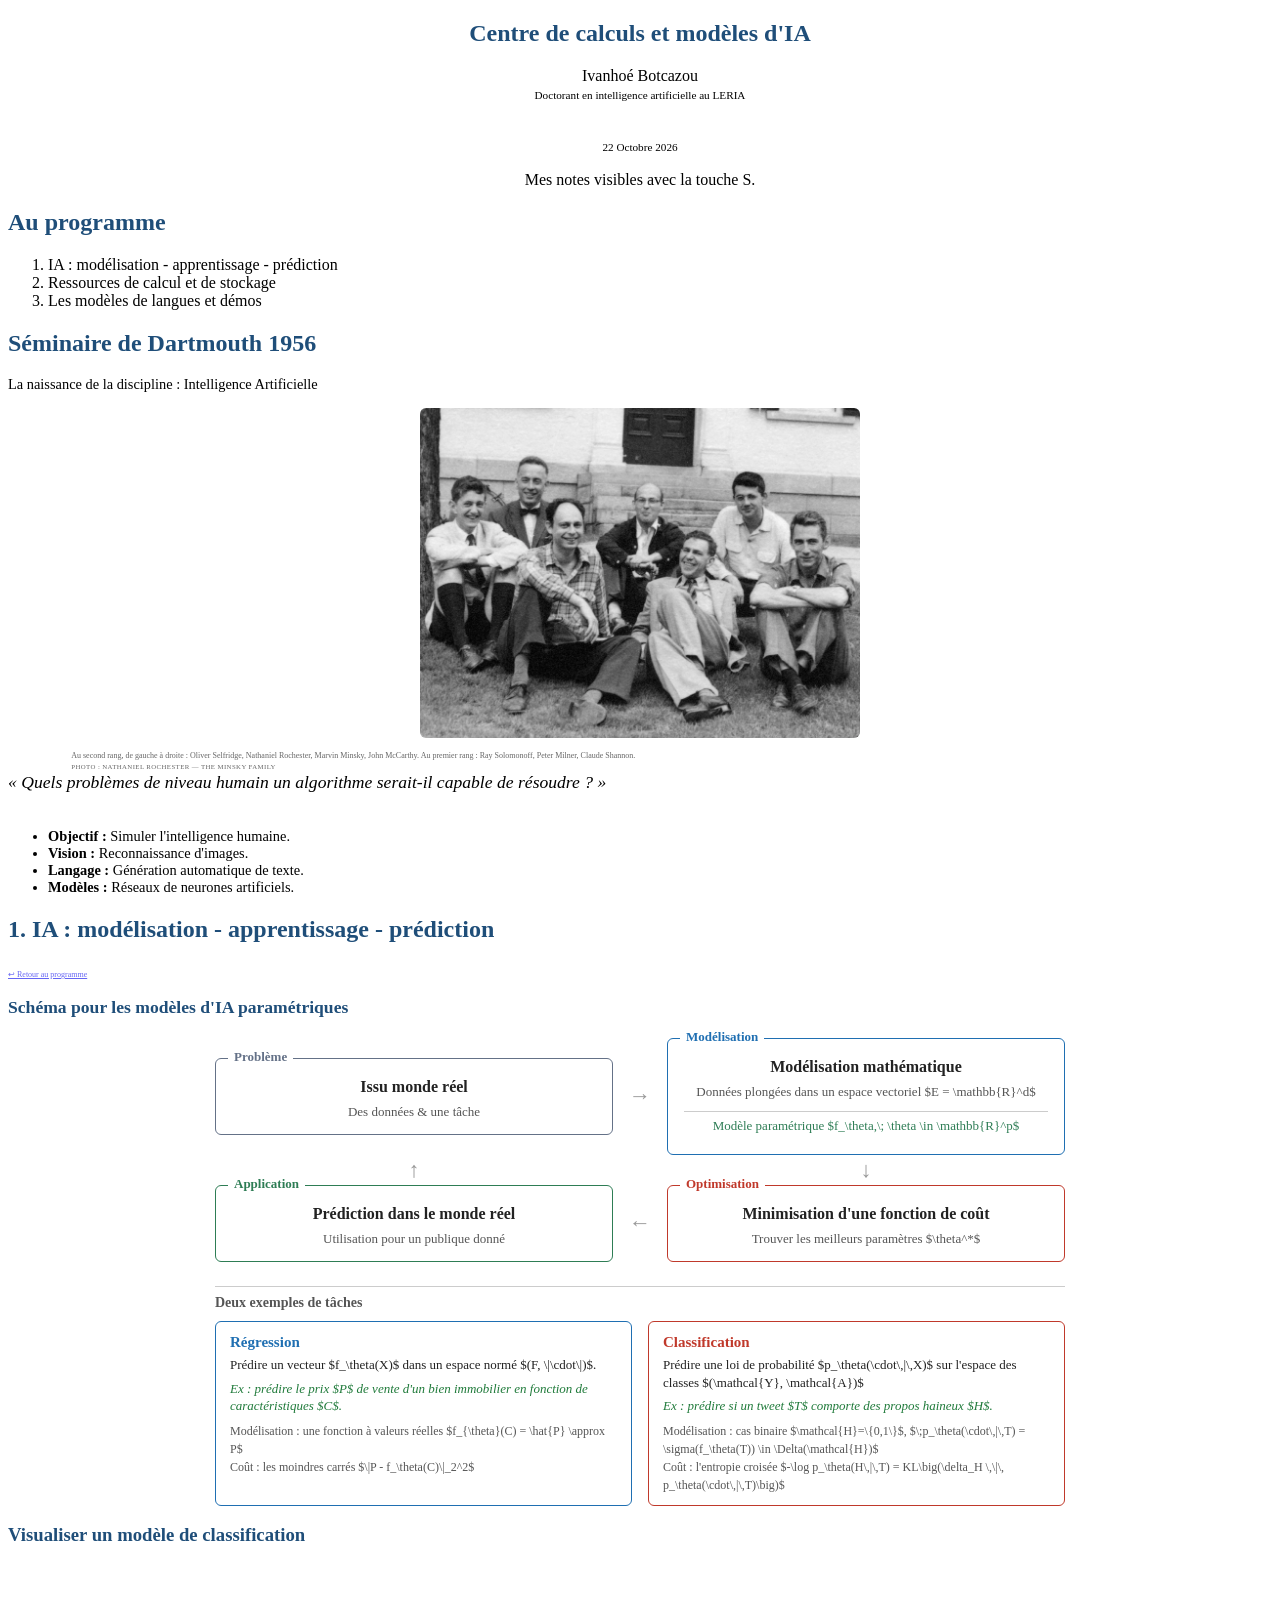
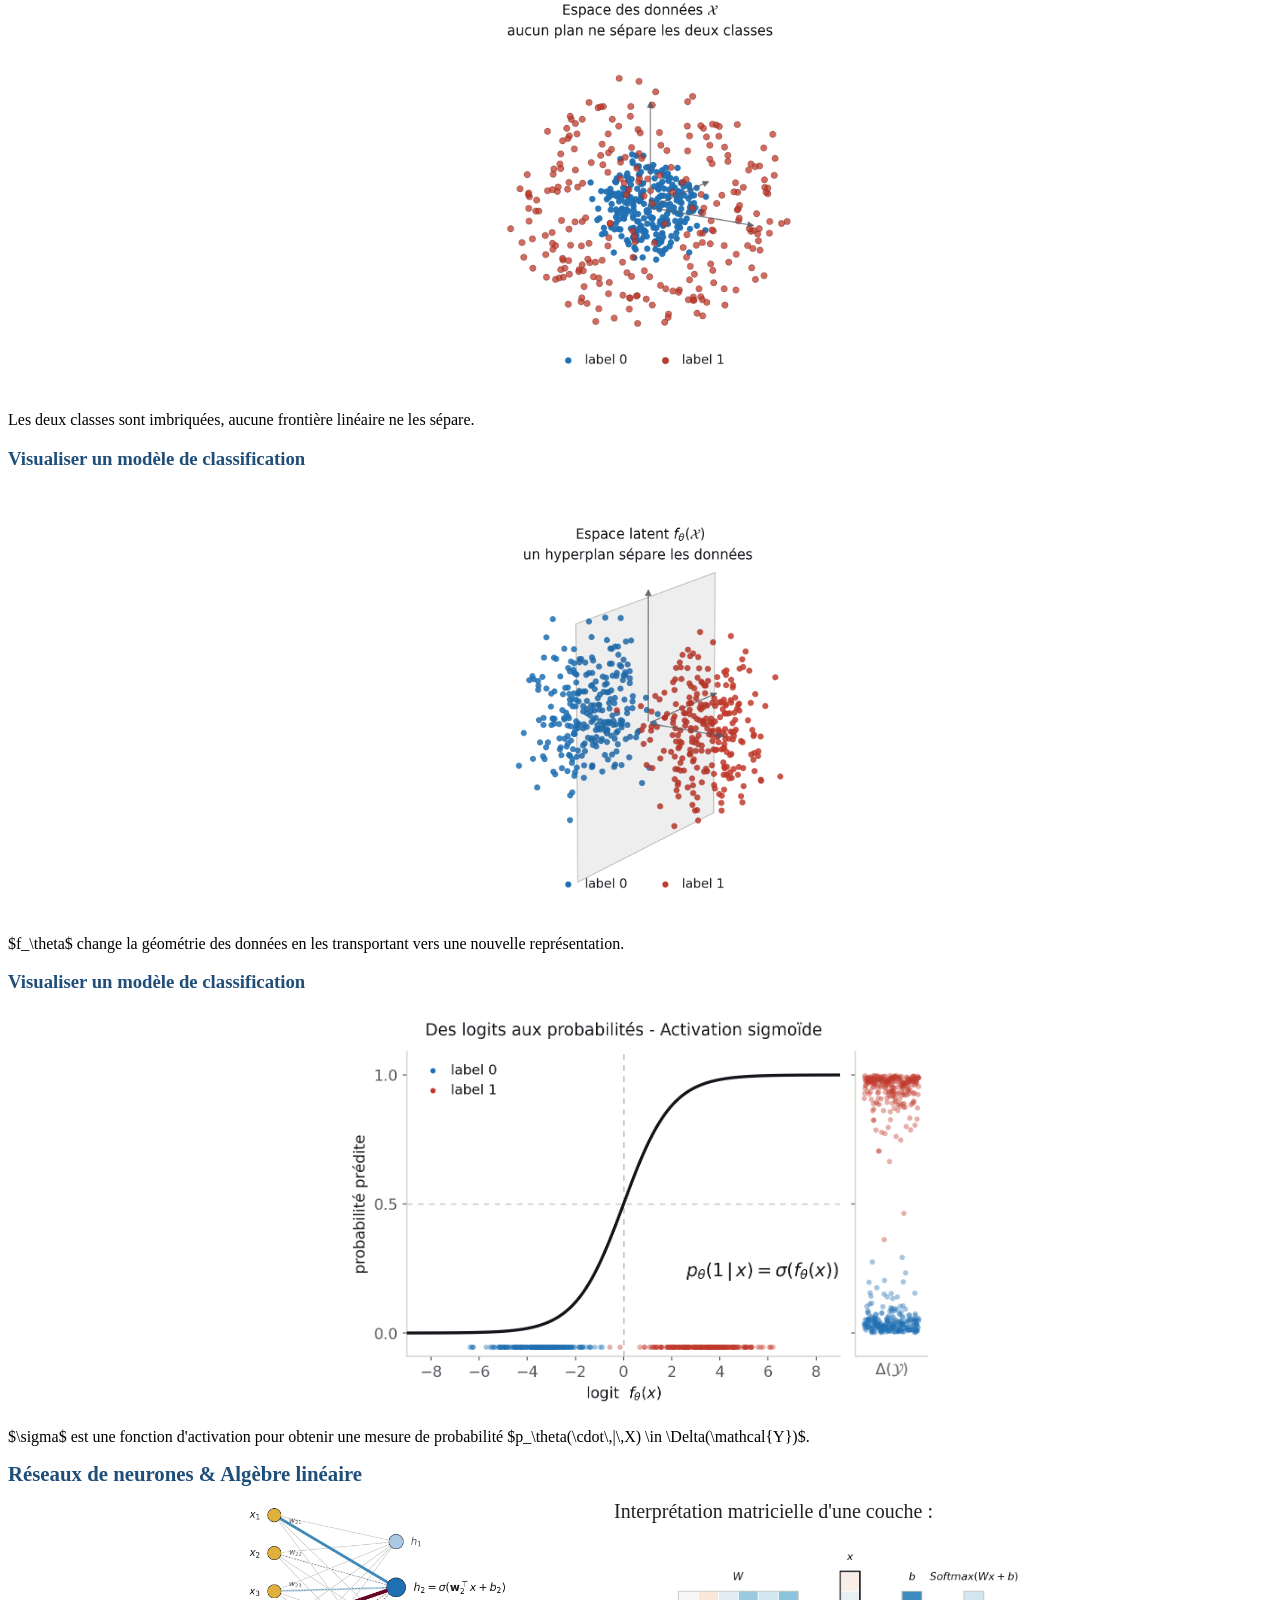
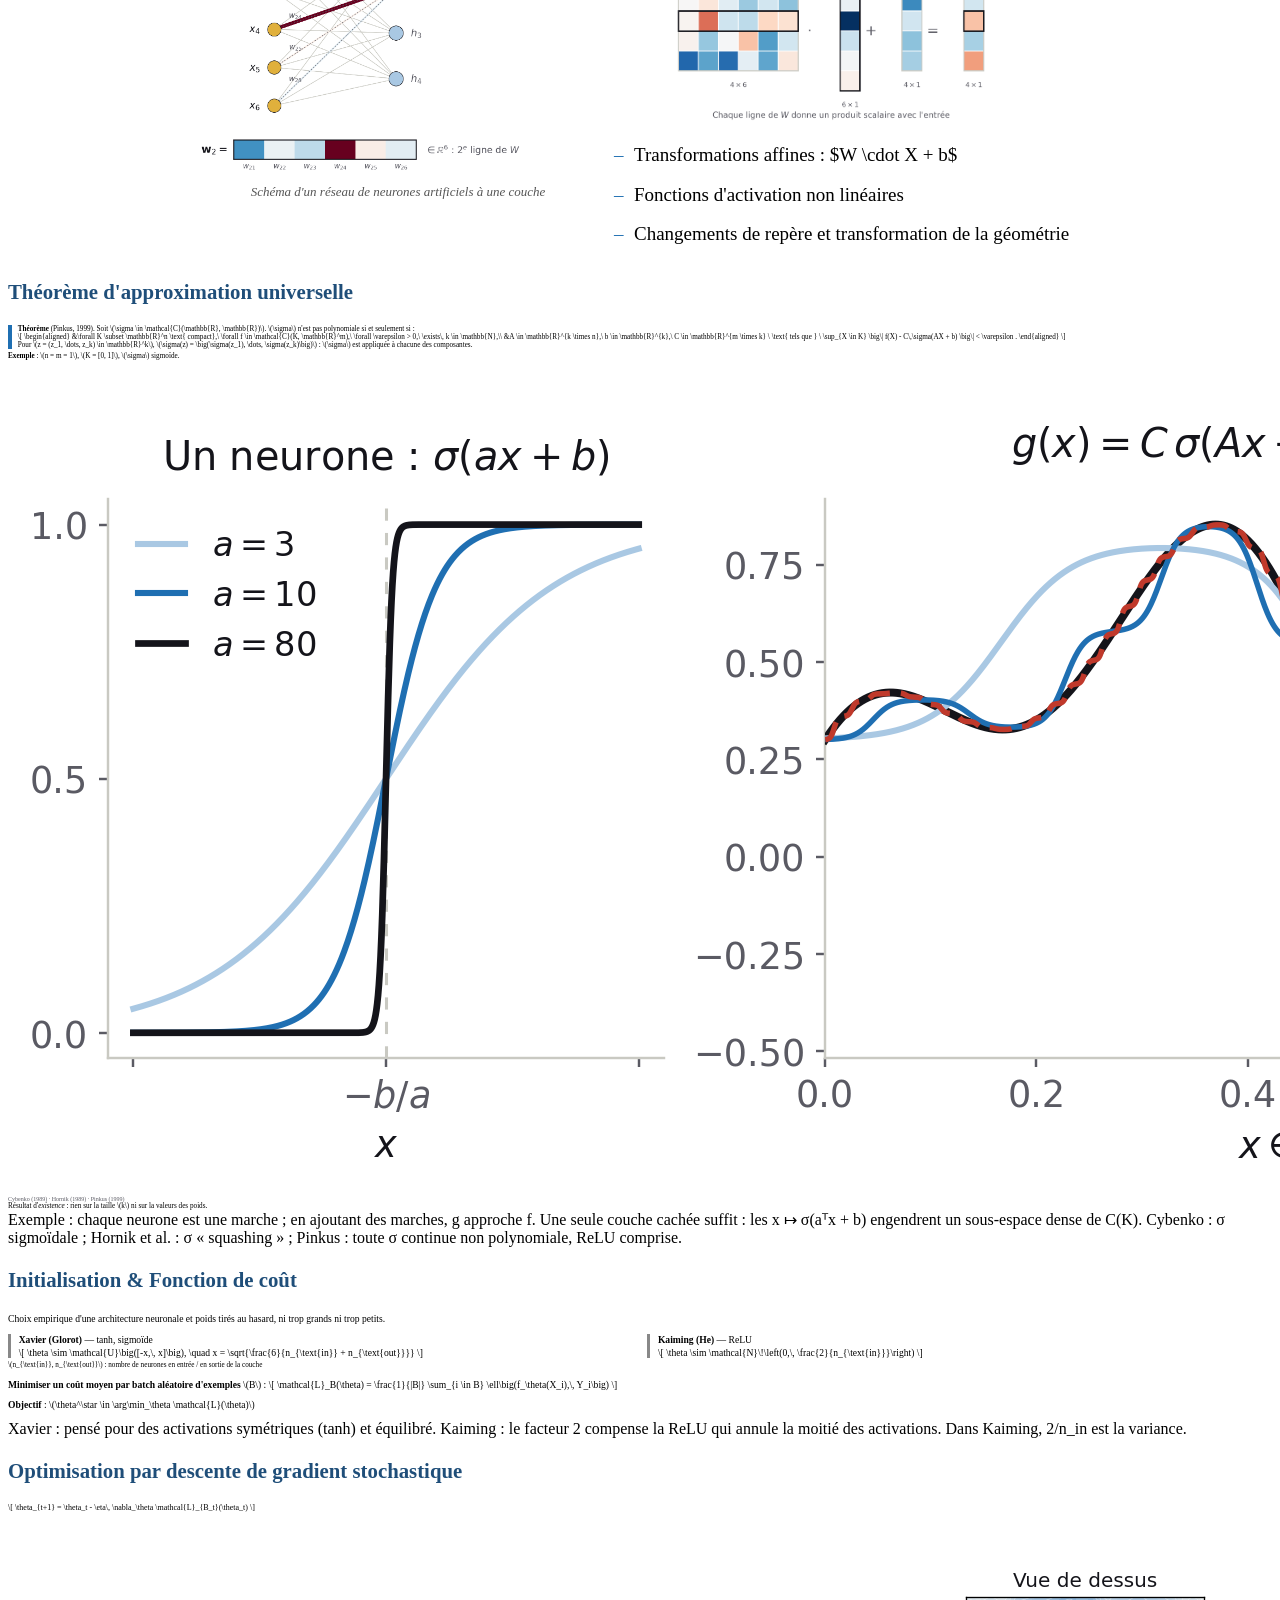
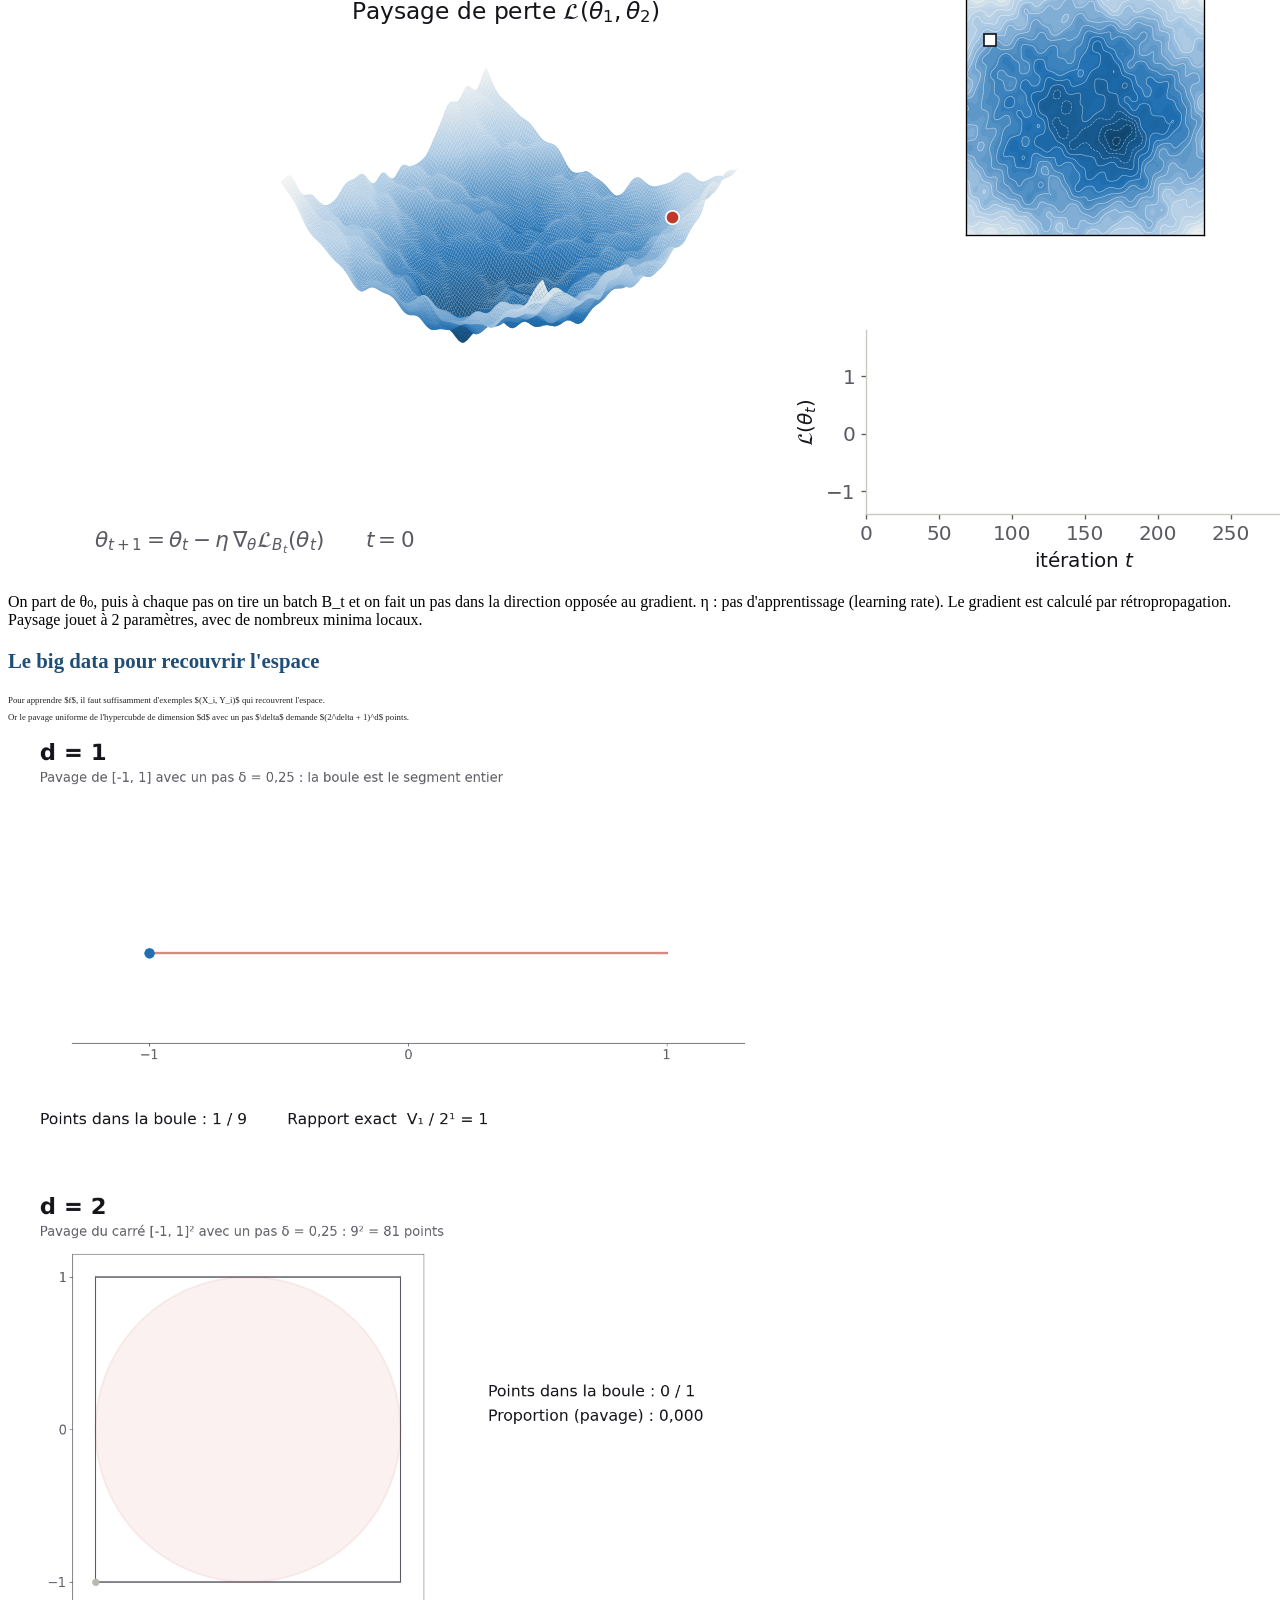
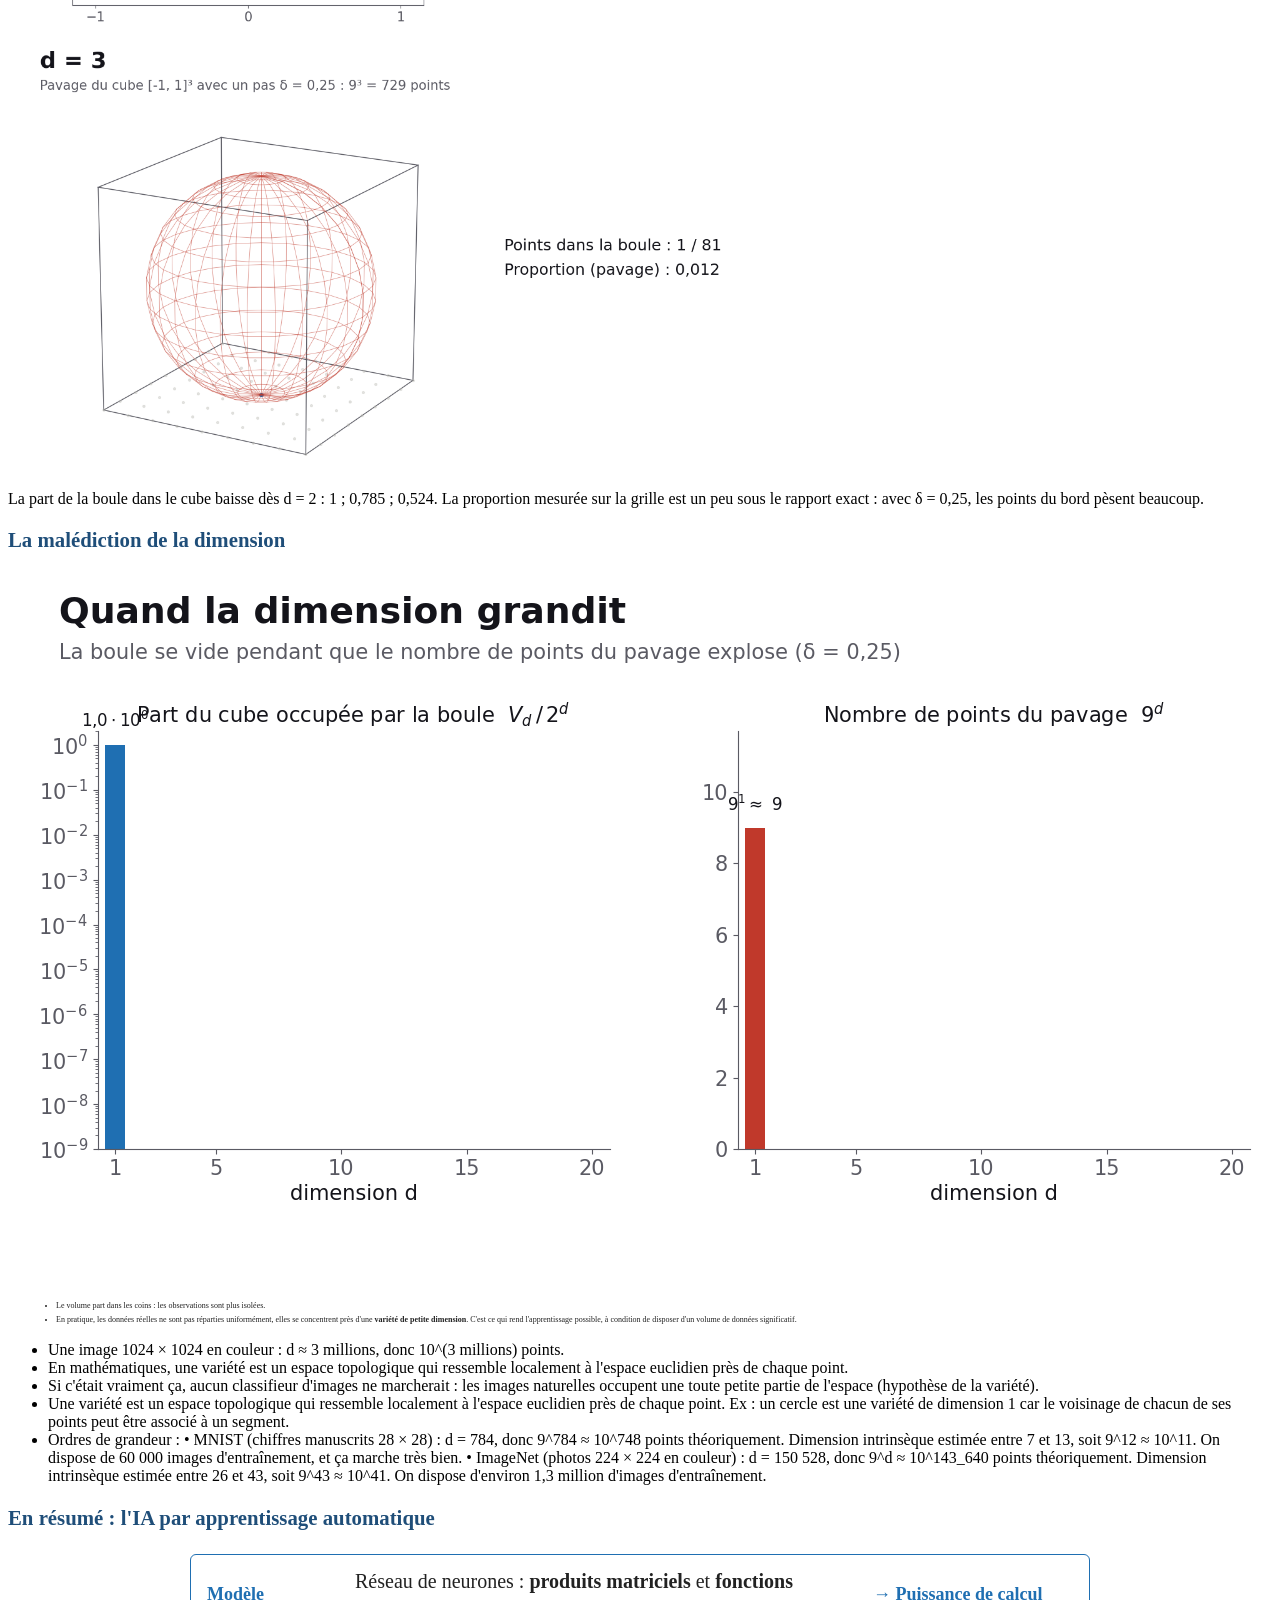
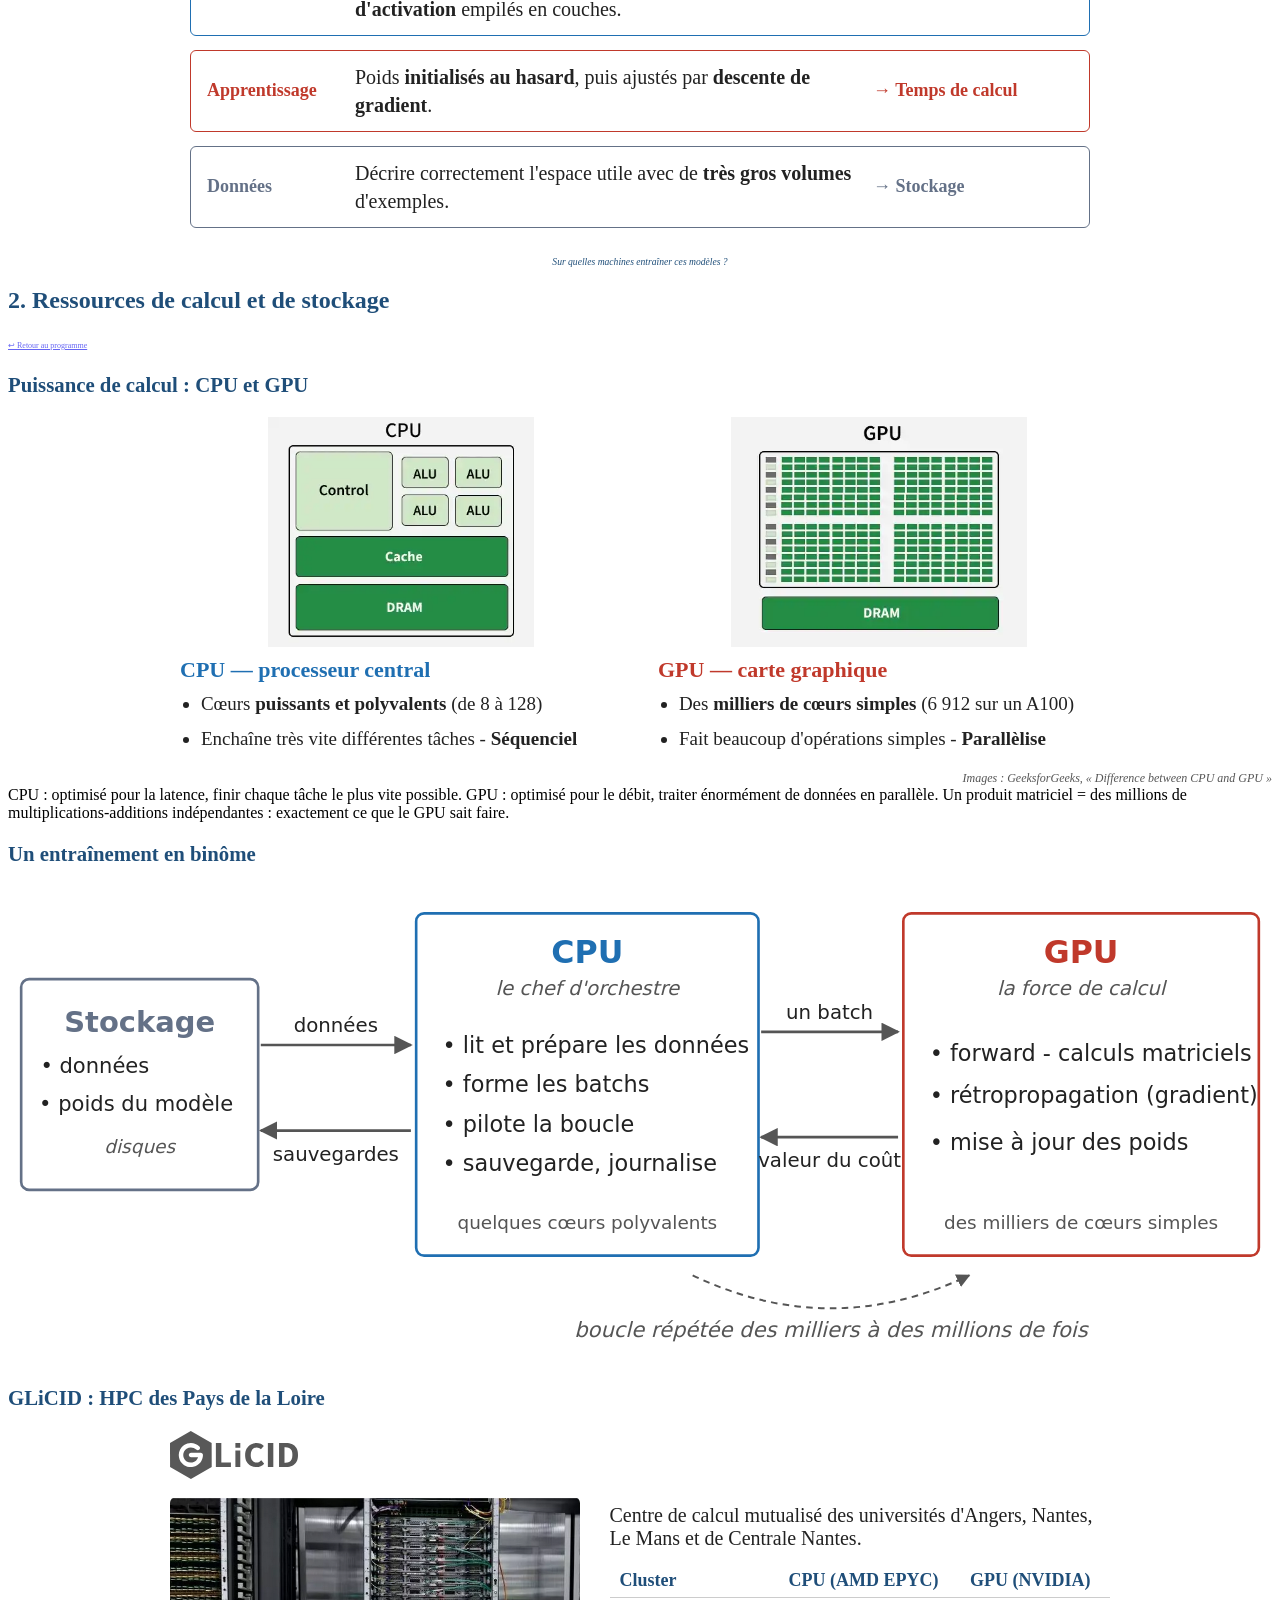
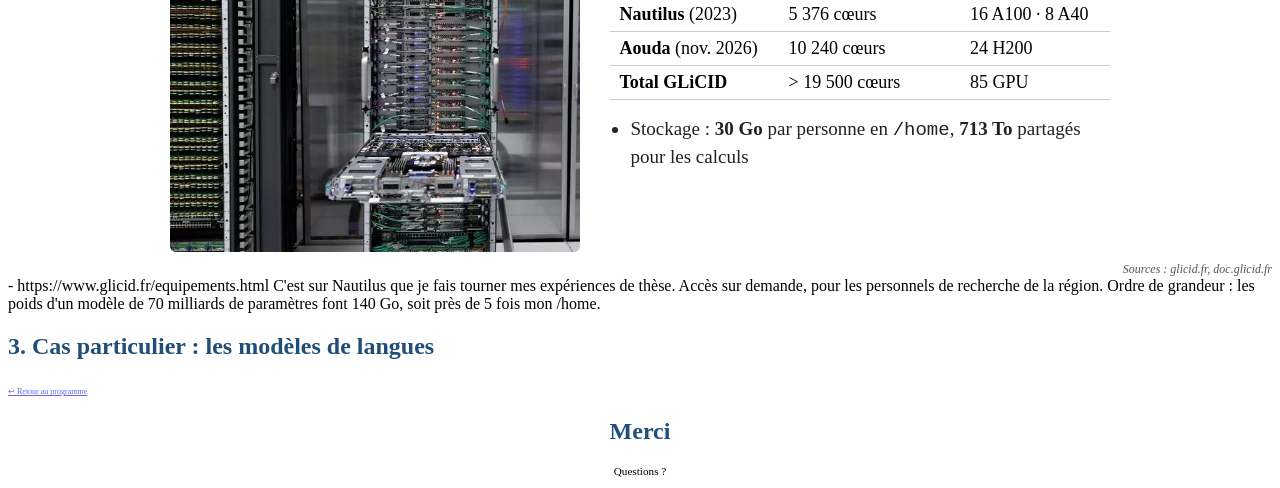
==== commit 90fb0b9d: "add the part about the curse of dimension and the GPU utility" ====
--- a/index.html
+++ b/index.html
@@ -26,7 +26,7 @@
 <div class="reveal">
   <div class="slides">
 
-    <!-- 1. Titre -->
+    <!-- Titre -->
     <section class="center">
       <h1>Centre de calculs et modèles d'IA</h1>
       <p>Ivanhoé Botcazou<br><span class="small">Doctorant en intelligence artificielle au LERIA </span></p>
@@ -35,7 +35,7 @@
     </section>
 
     
-    <!-- 2. Au programme -->
+    <!-- Au programme -->
     <section>
       <h2>Au programme</h2>
       <ol>
@@ -51,7 +51,7 @@
       </ol>
     </section>
 
-    <!-- 3. Introduction -->
+    <!-- Introduction -->
     <section>
 
     <section>
@@ -79,7 +79,7 @@
     <li class="fragment"><strong>Objectif :</strong> Simuler l'intelligence humaine.</li>
     <li class="fragment"><strong>Vision :</strong> Reconnaissance d'images.</li>
     <li class="fragment"><strong>Langage :</strong> Génération automatique de texte.</li>
-    <li class="fragment"><strong>Modèle :</strong> Réseaux de neurones artificiels.</li>
+    <li class="fragment"><strong>Modèles :</strong> Réseaux de neurones artificiels.</li>
     </ul>
     </section>
     </section>
@@ -87,7 +87,6 @@
     <!-- Section 1 = 1. IA : modélisation - apprentissage - prédiction--> 
     <section id="ia-modelisation">
       <h2>1. IA : modélisation - apprentissage - prédiction</h2>
-      <!-- <p>Contenu de votre première partie...</p> -->
       <!-- Petit bouton de retour au sommaire si besoin -->
       <p><a href="#/1" style="font-size: 0.5em; opacity: 0.6;">↩ Retour au programme</a></p>
     </section>
@@ -100,13 +99,13 @@
 
       <!-- A) Schéma + Tâche -->
       <section data-auto-animate id="schema-tache">
-        <h3 data-id="titre" style="font-size: 1.3em">Schéma pour les modèles d'IA</h3>
+        <h3 data-id="titre" style="font-size: 1.1em">Schéma pour les modèles d'IA paramétriques</h3>
 
         <div class="schema-container">
 
           <div class="schema-box main-box">
             <div class="box-tag">Problème</div>
-            <strong>Problème du monde réel</strong>
+            <strong>Issu monde réel</strong>
             <span class="sub-text">Des données & une tâche</span>
           </div>
 
@@ -115,7 +114,7 @@
           <div class="schema-box math-box">
             <div class="box-tag">Modélisation</div>
             <strong>Modélisation mathématique</strong>
-            <span class="sub-text">Espace vectoriel $E = \mathbb{R}^d$</span>
+            <span class="sub-text">Données plongées dans un espace vectoriel $E = \mathbb{R}^d$</span>
             <div class="param-badge">Modèle paramétrique $f_\theta,\; \theta \in \mathbb{R}^p$</div>
           </div>
 
@@ -126,6 +125,7 @@
           <div class="schema-box real-box">
             <div class="box-tag">Application</div>
             <strong>Prédiction dans le monde réel</strong>
+            <span class="sub-text">Utilisation pour un publique donné</span>
           </div>
 
           <div class="schema-arrow">←</div>
@@ -133,32 +133,35 @@
           <div class="schema-box opt-box">
             <div class="box-tag">Optimisation</div>
             <strong>Minimisation d'une fonction de coût</strong>
-            <span class="sub-text">Résolution dans l'espace d'arrivée $F$</span>
+            <span class="sub-text">Trouver les meilleurs paramètres $\theta^*$</span>
           </div>
 
         </div>
 
         <div class="tache-container fragment fade-up">
-          <div class="tache-header">Définition de la tâche</div>
+          <div class="tache-header">Deux exemples de tâches </div>
           <div class="tache-grid">
 
             <div class="tache-card card-reg">
               <div class="tache-title">Régression</div>
-              <p>Prédire un vecteur $f_\theta(x)$ dans un espace normé $(F, \|\cdot\|)$ </p>
+              <p>Prédire un vecteur $f_\theta(X)$ dans un espace normé $(F, \|\cdot\|)$.</p>
+              <p class="tache-ex">Ex : prédire le prix $P$ de vente d'un bien immobilier en fonction de caractéristiques $C$.</p>
               <span class="math-detail">
-                $F = \mathbb{R}^d$, $\;f_\theta(x) \in \mathbb{R}^d$
+                Modélisation : une fonction à valeurs réelles $f_{\theta}(C) = \hat{P} \approx P$
                 <br>
-                Coût : $\|y - f_\theta(x)\|_2^2$
+                Coût : les moindres carrés $\|P - f_\theta(C)\|_2^2$
               </span>
             </div>
 
             <div class="tache-card card-clf">
               <div class="tache-title">Classification</div>
-              <p>Prédire une loi de probabilité $p_\theta(\cdot\,|\,x)$ sur l'espace des classes $(\mathcal{Y}, \mathcal{A})$ </p>
+              <p>Prédire une loi de probabilité $p_\theta(\cdot\,|\,X)$ sur l'espace des classes $(\mathcal{Y}, \mathcal{A})$ </p>
+              <p class="tache-ex">Ex : prédire si un tweet $T$ comporte des propos haineux $H$.</p>
               <span class="math-detail">
-                Binaire : $\mathcal{Y}=\{0,1\}$, $\;p_\theta(\cdot\,|\,x) = \sigma(f_\theta(x)) \in \Delta(\mathcal{Y})$
+              <span class="math-detail">
+                Modélisation : cas binaire $\mathcal{H}=\{0,1\}$, $\;p_\theta(\cdot\,|\,T) = \sigma(f_\theta(T)) \in \Delta(\mathcal{H})$
                 <br>
-                Coût : $KL\big(\delta_y \,\|\, p_\theta(\cdot\,|\,x)\big) = -\log p_\theta(y\,|\,x)$
+                Coût : l'entropie croisée $-\log p_\theta(H\,|\,T) = KL\big(\delta_H \,\|\, p_\theta(\cdot\,|\,T)\big)$
               </span>
             </div>
           </div>
@@ -167,32 +170,32 @@
 
       <!-- B) Transport vers l'espace latent -->
       <section data-auto-animate id="transport-1">
-        <h3 data-id="titre">Ce que fait un modèle de classification</h3>
+        <h3 data-id="titre">Visualiser un modèle de classification</h3>
         <img data-id="fig" src="assets/img/01_espace_initial.png"
             alt="Nuage de points bleus et rouges imbriqués dans l'espace initial"
             style="max-height: 430px; width: auto; display: block; margin: 0 auto;">
-        <p>Les deux classes sont imbriquées, aucune frontière linéaire.</p>
+        <p>Les deux classes sont imbriquées, aucune frontière linéaire ne les sépare.</p>
       </section>
 
       <section data-auto-animate id="transport-2">
-        <h3 data-id="titre">Ce que fait un modèle de classification</h3>
+        <h3 data-id="titre">Visualiser un modèle de classification</h3>
         <img data-id="fig" src="assets/img/02_espace_latent.png"
             alt="Les deux classes séparées par un hyperplan dans l'espace latent"
             style="max-height: 430px; width: auto; display: block; margin: 0 auto;">
-        <p>$f_\theta$ transporte les données vers un nouvel espace de représentations.</p>
+        <p>$f_\theta$ change la géométrie des données en les transportant vers une nouvelle représentation.</p>
       </section>
 
       <section data-auto-animate id="transport-3">
-        <h3 data-id="titre">Ce que fait un modèle de classification</h3>
+        <h3 data-id="titre">Visualiser un modèle de classification</h3>
         <img data-id="fig" src="assets/img/03_sigmoide.png"
             alt="Courbe sigmoïde transformant les logits en probabilités"
             style="max-height: 400px; width: auto; display: block; margin: 0 auto;">
-        <p>$\sigma$ est une fonction d'activation pour obtenir une mesure de probabilité $p_\theta(\cdot\,|\,x) \in \Delta(\mathcal{Y})$.</p>
+        <p>$\sigma$ est une fonction d'activation pour obtenir une mesure de probabilité $p_\theta(\cdot\,|\,X) \in \Delta(\mathcal{Y})$.</p>
       </section>
 
       <!-- C) Visualisation réseaux de neurones / Algèbre linéaire -->
       <section data-auto-animate id="modelisation-reseaux-algebre-lineaire">
-        <h3 data-id="titre" style="font-size: 1.3em">Algèbre linéaire & réseaux de neurones</h3>
+        <h3 data-id="titre" style="font-size: 1.3em">Réseaux de neurones & Algèbre linéaire</h3>
 
         <div class="split-2">
 
@@ -206,13 +209,13 @@
           <div class="split-col split-right">
             <div class="fragment fade-right">
               <p class="split-intro">Interprétation matricielle d'une couche :</p>
-              <img src="assets/img/couche_matrices.png"
+              <img src="assets/img/04_couche_matrices.png"
                   alt="Produit matriciel W·x + b suivi d'une activation"
                   class="split-img">
             </div>
 
             <ul class="split-list">
-              <li class="fragment fade-right">Transformations affines : $W \cdot x + b$</li>
+              <li class="fragment fade-right">Transformations affines : $W \cdot X + b$</li>
               <li class="fragment fade-right">Fonctions d'activation non linéaires</li>
               <li class="fragment fade-right">Changements de repère et transformation de la géométrie</li>
             </ul>
@@ -228,17 +231,21 @@
         <div style="font-size: 0.45em; text-align: left; border-left: 4px solid #1F6FB2;
                     padding: 0 0 0 0.8em;">
           <p style="margin: 0;"><strong>Théorème</strong> (Pinkus, 1999).
-            Soit \(\sigma \in \mathcal{C}(\mathbb{R}, \mathbb{R})\), appliquée coordonnée par coordonnée.
+            Soit \(\sigma \in \mathcal{C}(\mathbb{R}, \mathbb{R})\).
             \(\sigma\) n'est pas polynomiale si et seulement si :</p>
-          \[
-            \begin{aligned}
-              &\forall K \subset \mathbb{R}^n \text{ compact},\ \forall f \in \mathcal{C}(K, \mathbb{R}^m),\
-              \forall \varepsilon > 0,\ \exists\, k \in \mathbb{N},\\
-              &A \in \mathbb{R}^{k \times n},\ b \in \mathbb{R}^{k},\ C \in \mathbb{R}^{m \times k}
-              \ \text{ tels que } \
-              \sup_{x \in K} \big\| f(x) - C\,\sigma(Ax + b) \big\| < \varepsilon .
-            \end{aligned}
-          \]
+            \[
+              \begin{aligned}
+                &\forall K \subset \mathbb{R}^n \text{ compact},\ \forall f \in \mathcal{C}(K, \mathbb{R}^m),\
+                \forall \varepsilon > 0,\ \exists\, k \in \mathbb{N},\\
+                &A \in \mathbb{R}^{k \times n},\ b \in \mathbb{R}^{k},\ C \in \mathbb{R}^{m \times k}
+                \ \text{ tels que } \
+                \sup_{X \in K} \big\| f(X) - C\,\sigma(AX + b) \big\| < \varepsilon .
+              \end{aligned}
+            \]
+            <p style="margin: 0;">
+              Pour \(z = (z_1, \dots, z_k) \in \mathbb{R}^k\), \(\sigma(z) = \big(\sigma(z_1), \dots, \sigma(z_k)\big)\) :
+              \(\sigma\) est appliquée à chacune des composantes.
+            </p>
         </div>
 
         <p style="font-size: 0.45em; text-align: left; margin: 0.4em 0 0;">
@@ -252,8 +259,7 @@
           Cybenko (1989) · Hornik (1989) · Pinkus (1999)
         </p>
         <p style="font-size: 0.45em; margin: 0;">
-          Résultat d'<em>existence</em> : rien sur la taille \(k\), sur l'apprentissage des poids,
-          ni sur la généralisation.
+          Résultat d'<em>existence</em> : rien sur la taille \(k\) ni sur la valeurs des poids.
         </p>
 
         <aside class="notes">
@@ -272,33 +278,26 @@
 
     <!-- A) Initialisation et fonction de coût -->
     <section data-auto-animate id="optimisation-cout">
-    <!-- Resserre les marges des équations display sur cette slide uniquement -->
-    <style>
-      #optimisation-cout .katex-display,
-      #optimisation-cout mjx-container[display="true"],
-      #optimisation-cout .MathJax_Display { margin: 0.3em 0 !important; }
-    </style>
-
-    <h3 data-id="titre" style="font-size: 1.3em">Apprentissage : minimiser un coût</h3>
+
+    <h3 data-id="titre" style="font-size: 1.3em">Initialisation & Fonction de coût</h3>
 
     <div style="font-size: 0.6em; text-align: left; margin-top: 0.5em;">
 
-    <p><strong>Initialisation</strong> : poids tirés au hasard, ni trop grands
-          (<em>explosion</em> du gradient) ni trop petits (<em>vanishing</em> du gradient).</p>
+    <p>Choix empirique d'une architecture neuronale et poids tirés au hasard, ni trop grands ni trop petits.</p>
 
     <!-- Bicolonne : méthodes d'initialisation -->
     <div style="display: flex; gap: 1.5em; margin: 0.3em 0 0.5em;">
     <div style="flex: 1; border-left: 3px solid #888; padding-left: 0.8em;">
     <p style="margin: 0 0 0.3em;"><strong>Xavier (Glorot)</strong> — tanh, sigmoïde</p>
             \[
-              W \sim \mathcal{U}\big([-x,\, x]\big), \quad
+              \theta \sim \mathcal{U}\big([-x,\, x]\big), \quad
               x = \sqrt{\frac{6}{n_{\text{in}} + n_{\text{out}}}}
             \]
     </div>
     <div style="flex: 1; border-left: 3px solid #888; padding-left: 0.8em;">
     <p style="margin: 0 0 0.3em;"><strong>Kaiming (He)</strong> — ReLU</p>
             \[
-              W \sim \mathcal{N}\!\left(0,\, \frac{2}{n_{\text{in}}}\right)
+              \theta \sim \mathcal{N}\!\left(0,\, \frac{2}{n_{\text{in}}}\right)
             \]
     </div>
     </div>
@@ -306,9 +305,9 @@
           \(n_{\text{in}}, n_{\text{out}}\) : nombre de neurones en entrée / en sortie de la couche
     </p>
 
-    <p class="fragment"><strong>Coût sur un batch aléatoire d'exemples </strong> \(B\) :
+    <p class="fragment"><strong>Minimiser un coût moyen par batch aléatoire d'exemples </strong> \(B\) :
                   \[
-                    \mathcal{L}_B(\theta) = \frac{1}{|B|} \sum_{i \in B} \ell\big(f_\theta(x_i),\, y_i\big)
+                    \mathcal{L}_B(\theta) = \frac{1}{|B|} \sum_{i \in B} \ell\big(f_\theta(X_i),\, Y_i\big)
                   \]
     </p>
 
@@ -317,15 +316,15 @@
     </div>
 
     <aside class="notes">
-                Xavier : pensé pour des activations symétriques (tanh), équilibre fan-in et fan-out.
+                Xavier : pensé pour des activations symétriques (tanh) et équilibré.
                 Kaiming : le facteur 2 compense la ReLU qui annule la moitié des activations.
-                Dans Kaiming, 2/n_in est la variance (écart-type = racine de 2/n_in).
+                Dans Kaiming, 2/n_in est la variance.
     </aside>
   </section>
 
     <!-- B) Descente de gradient -->
     <section data-auto-animate id="descente-gradient">
-      <h3 data-id="titre" style="font-size: 1.3em">Descente de gradient stochastique</h3>
+      <h3 data-id="titre" style="font-size: 1.3em">Optimisation par descente de gradient stochastique</h3>
 
       <div style="font-size: 0.5em;">
         \[
@@ -341,37 +340,248 @@
             style="margin: 0.2em 0 0;"></video>
 
       <aside class="notes">
-        → pour lancer la vidéo, ← pour revenir au poster.
         On part de θ₀, puis à chaque pas on tire un batch B_t et on fait un pas dans la
-        direction opposée au gradient. η : pas d'apprentissage. Le gradient est calculé
-        par rétropropagation.
-        Paysage jouet à 2 paramètres, avec de nombreux minima locaux. Le bruit du mini-batch
-        permet à la trajectoire rouge de sortir des petits puits et d'atteindre le plus
-        profond, où elle oscille pendant que le bruit diminue.
+        direction opposée au gradient. η : pas d'apprentissage (learning rate). Le gradient est calculé
+        par rétropropagation. Paysage jouet à 2 paramètres, avec de nombreux minima locaux.
       </aside>
     </section>
 
-    <!-- C) La malédiction de la dimension -->
-    <section id="cruse_of_dimension">
+    <!-- C) La malédiction de la dimension : pavage d = 1, 2, 3 -->
+    <section data-auto-animate id="malediction-dimension">
+      <h3 data-id="titre" style="font-size: 1.3em">Le big data pour recouvrir l'espace</h3>
+      <p class="dim-intro">
+        Pour apprendre $f$, il faut suffisamment d'exemples $(X_i, Y_i)$ qui recouvrent l'espace.
+      </p>
+      <p class="dim-intro">
+        Or le pavage uniforme de l'hypercubde de dimension $d$ avec un pas $\delta$ demande $(2/\delta + 1)^d$ points.
+      </p>
+        
+      
+
+      <div class="r-stack dim-stack">
+        <video id="video-dim-1" class="fragment fade-in-then-out" data-video="video-dim-1"
+               data-rate="1" muted playsinline preload="auto"
+               src="assets/videos/dim_1.mp4" poster="assets/img/dim_1_poster.png"></video>
+        <video id="video-dim-2" class="fragment fade-in-then-out" data-video="video-dim-2"
+               data-rate="1" muted playsinline preload="auto"
+               src="assets/videos/dim_2.mp4" poster="assets/img/dim_2_poster.png"></video>
+        <video id="video-dim-3" class="fragment" data-video="video-dim-3"
+               data-rate="1" muted playsinline preload="auto"
+               src="assets/videos/dim_3.mp4" poster="assets/img/dim_3_poster.png"></video>
+      </div>
+
+      <aside class="notes">
+        La part de la boule dans le cube baisse dès d = 2 : 1 ; 0,785 ; 0,524.
+        La proportion mesurée sur la grille est un peu sous le rapport exact :
+        avec δ = 0,25, les points du bord pèsent beaucoup.
+      </aside>
+    </section>
+
+    <!-- D) La malédiction de la dimension : bilan -->
+    <section data-auto-animate id="malediction-bilan">
       <h3 data-id="titre" style="font-size: 1.3em">La malédiction de la dimension</h3>
-      Les modèles de réseaux de neurones vont de quelques millions à des centaines de milliards de paramètre aujourd'hui.
-      - pour des images, modélisé par des vecteurs de taille 1024*1024 on est dans un espace de grande dimension, les distance n'ont plus de sens ?  
-      - Un recouvrement de l'espace pour avoir un bon échantillonnage de la fonction objectif demande un volume d'exemple (x,y) non gigantesque
-      - deux vecteurs centré tiré de manière aléatoire sont presque tjs orthogonaux donc les poids de chaque neuronne induisent des directions indépendantes (resultat du à la loi des grand nombre)
-      - le ratio entre le volume de la boule unité pour la distance euclidienne est écrasée par le volume de l'hypercude = 2^d, les poids sont tous isolés  
-      generer une modélisation de la boule de dim 2, 3 et 4 dans lhypercube en animation pour d=4 avec vision temporelle ? un avis 
+      <span class="fragment" data-video="video-dim-bilan"></span>
+
+      <video id="video-dim-bilan" class="r-stretch" muted playsinline preload="auto"
+             data-rate="1" src="assets/videos/dim_bilan.mp4"
+             poster="assets/img/dim_bilan_poster.png"></video>
+
+
+      <div class="fragment dim-conclusion">
+        <ul>
+          <li>Le volume part dans les coins : les observations sont plus isolées.</li>
+          <li>En pratique, les données réelles ne sont pas réparties uniformément, elles se concentrent
+            près d'une <strong>variété de petite dimension</strong>. C'est ce qui rend l'apprentissage
+            possible, à condition de disposer d'un volume de données significatif.</li>
+        </ul>
+      </div>
+
+      <aside class="notes">
+        <div >
+        <ul>
+          <li>Une image 1024 × 1024 en couleur : d ≈ 3 millions, donc 10^(3 millions) points.</li>
+          <li>En mathématiques, une variété est un espace topologique qui ressemble localement à l'espace euclidien près de chaque point.</li>
+          <li>Si c'était vraiment ça, aucun classifieur d'images ne marcherait : les images naturelles occupent une toute petite partie de l'espace (hypothèse de la variété).</li>
+          <li>Une variété est un espace topologique qui ressemble localement à l'espace euclidien près de chaque point. Ex : un cercle est une variété de dimension 1 car le voisinage de chacun de ses points peut être associé à un segment.</li>
+          <li>Ordres de grandeur :
+              • MNIST (chiffres manuscrits 28 × 28) : d = 784, donc 9^784 ≈ 10^748 points théoriquement.
+                Dimension intrinsèque estimée entre 7 et 13, soit 9^12 ≈ 10^11.
+                On dispose de 60 000 images d'entraînement, et ça marche très bien.
+              • ImageNet (photos 224 × 224 en couleur) : d = 150 528, donc 9^d ≈ 10^143_640 points théoriquement.
+                Dimension intrinsèque estimée entre 26 et 43, soit 9^43 ≈ 10^41.
+                On dispose d'environ 1,3 million d'images d'entraînement.
+          </li>
+        </ul>
+      </div>
+      </aside>
     </section>
 
   </section>
 
-
-
-
-    <!-- Section 2 -->
-    <section id="ressources-calcul">
-      <h2>2. Ressources de calcul et de stockage</h2>
-      <!-- <p>Contenu de votre deuxième partie (HPC, GPU, clusters...)...</p> -->
-      <p><a href="#/1" style="font-size: 0.5em; opacity: 0.6;">↩ Retour au programme</a></p>
+    <!-- Récapitulatif de la partie 1 -->
+    <section id="recap-ia">
+      <h3 style="font-size: 1.3em">En résumé : l'IA par apprentissage automatique</h3>
+
+      <div class="recap-grid">
+        <div class="recap-row recap-modele fragment fade-up">
+          <div class="recap-tag">Modèle</div>
+          <div class="recap-texte">
+            Réseau de neurones : <strong>produits matriciels</strong>  et <strong>fonctions d'activation</strong> empilés en couches.
+          </div>
+          <div class="recap-besoin">Puissance de calcul</div>
+        </div>
+
+        <div class="recap-row recap-apprentissage fragment fade-up">
+          <div class="recap-tag">Apprentissage</div>
+          <div class="recap-texte">
+            Poids <strong>initialisés au hasard</strong>, puis ajustés par
+            <strong>descente de gradient</strong>.
+          </div>
+          <div class="recap-besoin">Temps de calcul</div>
+        </div>
+
+        <div class="recap-row recap-donnees fragment fade-up">
+          <div class="recap-tag">Données</div>
+          <div class="recap-texte">
+            Décrire correctement l'espace utile avec de <strong>très gros volumes</strong>
+            d'exemples.
+          </div>
+          <div class="recap-besoin">Stockage</div>
+        </div>
+      </div>
+
+      <p class="recap-transition fragment">Sur quelles machines entraîner ces modèles ?</p>
+
+    </section>
+
+
+    <!-- ========================================== -->
+    <!-- SECTION 2 : RESSOURCES DE CALCUL ET DE STOCKAGE (pile verticale) -->
+    <!-- ========================================== -->
+    <section>
+
+      <!-- Titre de la section -->
+      <section id="ressources-calcul">
+        <h2>2. Ressources de calcul et de stockage</h2>
+        <p><a href="#/1" style="font-size: 0.5em; opacity: 0.6;">↩ Retour au programme</a></p>
+      </section>
+
+      <!-- A) CPU et GPU -->
+      <section id="cpu-gpu">
+        <h3 style="font-size: 1.3em">Puissance de calcul : CPU et GPU</h3>
+
+        <div class="materiel-grid">
+          <div class="materiel-col materiel-cpu">
+            <img src="assets/img/cpu.webp" alt="Schéma d'un processeur (CPU) : quelques cœurs et un grand cache">
+            <div class="materiel-nom">CPU — processeur central</div>
+            <ul class="materiel-list">
+              <li class="fragment">Cœurs <strong>puissants et polyvalents</strong> (de 8 à 128)</li>
+              <li class="fragment">Enchaîne très vite différentes tâches - <strong>Séquenciel</strong> </li>
+            </ul>
+          </div>
+
+          <div class="materiel-col materiel-gpu">
+            <img src="assets/img/gpu.webp" alt="Schéma d'une carte graphique (GPU) : des milliers de petits cœurs">
+            <div class="materiel-nom">GPU — carte graphique</div>
+            <ul class="materiel-list">
+              <li class="fragment">Des <strong>milliers de cœurs simples</strong> (6 912 sur un A100)</li>
+              <li class="fragment">Fait beaucoup d'opérations simples - <strong>Parallèlise</strong></li>
+            </ul>
+          </div>
+        </div>
+
+        <p class="credit">Images : GeeksforGeeks, « Difference between CPU and GPU »</p>
+
+        <aside class="notes">
+          CPU : optimisé pour la latence, finir chaque tâche le plus vite possible.
+          GPU : optimisé pour le débit, traiter énormément de données en parallèle.
+          Un produit matriciel = des millions de multiplications-additions indépendantes :
+          exactement ce que le GPU sait faire.
+        </aside>
+      </section>
+
+      <!-- A_bis) Chacun ses limites
+      <section id="cpu-gpu-limites">
+        <h3 style="font-size: 1.3em">Chacun ses limites</h3>
+
+        <div class="limite-grid">
+          <div class="limite-card limite-cpu fragment fade-up">
+            <div class="limite-titre">Trop dur pour un CPU</div>
+            <p><strong>Entraîner un réseau de neurones</strong> : des milliards de multiplications
+              identiques et indépendantes.</p>
+            <p>Les quelques cœurs les traitent presque une par une :
+              un entraînement de quelques heures sur GPU peut prendre des semaines.</p>
+          </div>
+
+          <div class="limite-card limite-gpu fragment fade-up">
+            <div class="limite-titre">Trop dur pour un GPU</div>
+            <p><strong>Un algorithme séquentiel plein de branchements</strong> : parcourir un arbre
+              de recherche, lire et décompresser des fichiers.</p>
+            <p>Chaque étape dépend de la précédente :
+              les milliers de cœurs attendent sans rien faire.</p>
+          </div>
+        </div>
+
+        <aside class="notes">
+          Clin d'œil à l'IA symbolique : les solveurs et la recherche arborescente
+          tournent sur CPU. Le GPU n'est pas « plus puissant » dans l'absolu :
+          il est spécialisé.
+        </aside>
+      </section> -->
+
+      <!-- B) CPU + GPU : le travail en équipe -->
+      <section id="cpu-gpu-equipe">
+        <h3 style="font-size: 1.3em">Un entraînement en binôme</h3>
+
+        <img class="r-stretch" src="assets/img/cpu_gpu_entrainement.svg"
+             alt="Le stockage envoie les données au CPU qui prépare les batchs pour le GPU ; le GPU calcule ; le CPU sauvegarde les poids">
+
+      </section>
+
+     <!-- C) GLiCID -->
+    <section id="glicid">
+      <h3 style="font-size: 1.3em">GLiCID : HPC des Pays de la Loire</h3>
+
+      <div class="glicid-grid">
+        <div>
+          <img class="glicid-logo" src="assets/img/glicid_logo.svg" alt="Logo GLiCID">
+          <img class="glicid-photo" src="assets/img/baie_serveurs.png"
+              alt="Baie de serveurs de calcul, un serveur sorti de son rack">
+        </div>
+
+        <div>
+          <p class="glicid-intro">Centre de calcul mutualisé des universités d'Angers, Nantes, Le Mans
+            et de Centrale Nantes.</p>
+
+          <table class="glicid-table">
+            <thead>
+              <tr><th>Cluster</th><th>CPU (AMD EPYC)</th><th>GPU (NVIDIA)</th></tr>
+            </thead>
+            <tbody>
+              <tr><td><strong>Nautilus</strong> (2023)</td><td>5 376 cœurs</td><td>16 A100 · 8 A40</td></tr>
+              <tr><td><strong>Aouda</strong> (nov. 2026)</td><td>10 240 cœurs</td><td>24 H200</td></tr>
+              <tr><td><strong>Total GLiCID</strong></td><td>&gt; 19 500 cœurs</td><td>85 GPU</td></tr>
+            </tbody>
+          </table>
+
+          <ul class="materiel-list fragment">
+            <li>Stockage : <strong>30 Go</strong> par personne en <code>/home</code>,
+              <strong>713 To</strong> partagés pour les calculs </li>
+          </ul>
+        </div>
+      </div>
+
+      <p class="credit">Sources : glicid.fr, doc.glicid.fr</p>
+
+      <aside class="notes">
+        - https://www.glicid.fr/equipements.html
+        C'est sur Nautilus que je fais tourner mes expériences de thèse.
+        Accès sur demande, pour les personnels de recherche de la région.
+        Ordre de grandeur : les poids d'un modèle de 70 milliards de paramètres font 140 Go,
+        soit près de 5 fois mon /home.
+      </aside>
+    </section>
+
     </section>
 
     <!-- Section 3 -->
--- a/custom.css
+++ b/custom.css
@@ -1,160 +1,200 @@
-/* Quelques réglages sobres, à adapter */
+/* ==========================================================
+   custom.css — Journée de l'IA, Angers
+   Ordre : variables, base, utilitaires, sommaire, fragments,
+   puis les styles propres à chaque slide, dans l'ordre du diaporama.
+   ========================================================== */
+
+
+/* ---------- 1. Variables ---------- */
 
 :root {
-    --r-main-font: "Source Sans Pro", system-ui, sans-serif;
-    --r-heading-font: "Source Sans Pro", system-ui, sans-serif;
-    --r-heading-text-transform: none;   /* pas de MAJUSCULES automatiques */
-    --accent: #1f4e79;
-}
-.reveal h1, .reveal h2, .reveal h3 { color: var(--accent); font-weight: 600; }
-.reveal section { text-align: left; }        /* titre centré via .center */
+  /* Reveal.js */
+  --r-main-font: "Source Sans Pro", system-ui, sans-serif;
+  --r-heading-font: "Source Sans Pro", system-ui, sans-serif;
+  --r-heading-text-transform: none;      /* pas de majuscules automatiques */
+
+  /* Texte et traits */
+  --accent: #1f4e79;                     /* titres */
+  --texte: #222;
+  --texte-doux: #555;
+  --trait: #ccc;
+
+  /* Une couleur par étape du schéma, réutilisée partout */
+  --bleu: #1f6fb2;                       /* modélisation, régression */
+  --rouge: #c0392b;                      /* optimisation, classification */
+  --gris-bleu: #647187;                  /* problème, données */
+  --vert: #2e7d55;                       /* application */
+  --vert-exemple: #1f7a3a;               /* exemples dans les cartes */
+}
+
+
+/* ---------- 2. Base ---------- */
+
+.reveal h1,
+.reveal h2,
+.reveal h3 {
+  color: var(--accent);
+  font-weight: 600;
+}
+
+.reveal section { text-align: left; }    /* les slides de titre utilisent .center */
+
+
+/* ---------- 3. Utilitaires ---------- */
+
 .reveal .center { text-align: center; }
-.reveal .cols { display: grid; grid-template-columns: 1fr 1fr; gap: 1.2em; align-items: center; }
-.reveal .small { font-size: 0.7em; }
-.reveal .ref { color: #666; font-size: 0.55em; }
-
-.reveal .toc li::marker { color: var(--accent); font-weight: 600; }
-.reveal .toc li { margin-bottom: 0.4em; }
-
-/* Style personnalisé pour les liens du sommaire */
+.reveal .small  { font-size: 0.7em; }
+.reveal .ref    { font-size: 0.55em; color: var(--texte-doux); }
+.reveal .cols {
+  display: grid;
+  grid-template-columns: 1fr 1fr;
+  gap: 1.2em;
+  align-items: center;
+}
+
+
+/* ---------- 4. Sommaire ---------- */
+
 .reveal ol li a {
-  color: inherit; /* Conserve la couleur de texte par défaut de la slide */
+  color: inherit;
   text-decoration: none;
-  transition: color 0.2s ease, border-bottom 0.2s ease;
-}
-
-/* Effet lors du survol de la souris */
+}
 .reveal ol li a:hover {
-  color: #bd93f9; /* Couleur d'accentuation (ex: violet/rose) */
+  color: var(--accent);
   text-decoration: underline;
 }
 
-/* Démo interactive */
-#demo-bar { height: 22px; background: var(--accent); width: 50%; border-radius: 3px; transition: width .15s; }
-#demo-slider { width: 100%; }
-
-
-/* ===== Schéma global & tâches d'IA ===== */
-#schema-tache h3 { font-size: 30px; margin: 0 0 20px; }
-
-/* Empêche KaTeX de grossir les formules (1.21em par défaut) */
-#schema-tache .katex { font-size: 1em; }
+
+/* ---------- 5. Fragments ---------- */
+
+/* Glissement latéral plus marqué que celui de Reveal */
+.reveal .fragment.fade-right         { transform: translateX(-40px); }
+.reveal .fragment.fade-right.visible { transform: translateX(0); }
+
+
+/* ---------- 6. Slide « Schéma pour les modèles d'IA » ---------- */
+
+#schema-tache h3     { font-size: 30px; margin: 0 0 20px; }
+#schema-tache .katex { font-size: 1em; }  /* KaTeX grossit les formules par défaut */
 
 .schema-container {
   display: grid;
   grid-template-columns: 1fr 54px 1fr;
   grid-template-rows: auto 30px auto;
+  align-items: center;
   max-width: 850px;
   margin: 0 auto;
-  align-items: center;
 }
 
 .schema-box {
   position: relative;
+  padding: 18px 16px 14px;
+  border: 1.5px solid var(--stage);
+  border-radius: 6px;
   background: #fff;
-  border: 1px solid #DCDCD6;
-  border-top: 3px solid var(--stage);
-  border-radius: 4px;
-  padding: 18px 16px 14px;
   text-align: center;
-  box-shadow: 0 1px 3px rgba(20, 20, 26, .08);
 }
 .schema-box strong {
   display: block;
   font-size: 16px;
   font-weight: 600;
   line-height: 1.25;
-  color: #14141A;            /* corrige le texte blanc sur blanc */
+  color: var(--texte);
 }
 .schema-box .sub-text {
   display: block;
   margin-top: 6px;
   font-size: 13px;
   line-height: 1.35;
-  color: #5A5A63;
-}
-
+  color: var(--texte-doux);
+}
+
+/* Étiquette posée sur le cadre, comme une légende de fieldset */
 .box-tag {
   position: absolute;
-  top: -10px; left: 14px;
-  background: var(--stage);
-  color: #fff;
-  font-family: "IBM Plex Mono", monospace;
-  font-size: 9px;
-  letter-spacing: .12em;
-  text-transform: uppercase;
-  padding: 2px 8px;
-  border-radius: 2px;
-}
-
-.main-box { --stage: #647187; }
-.math-box { --stage: #1F6FB2; }
-.opt-box  { --stage: #C0392B; }
-.real-box { --stage: #2E7D55; }
+  top: -0.75em;
+  left: 12px;
+  padding: 0 6px;
+  background: #fff;
+  font-size: 13px;
+  font-weight: 600;
+  color: var(--stage);
+}
+
+.main-box { --stage: var(--gris-bleu); }
+.math-box { --stage: var(--bleu); }
+.opt-box  { --stage: var(--rouge); }
+.real-box { --stage: var(--vert); }
 
 .param-badge {
   margin-top: 10px;
-  background: #F1F6F2;
-  border: 1px solid #CBE0D2;
-  border-radius: 3px;
-  padding: 7px 10px;
+  padding: 6px 10px;
+  border-top: 1px solid var(--trait);
   font-size: 13px;
-  color: #2E6B4B;
+  color: var(--vert);
 }
 
 .schema-arrow {
   font-size: 22px;
   line-height: 1;
-  color: #A9A9A2;
   text-align: center;
-}
-
-/* ===== Bloc « tâche » ===== */
+  color: #999;
+}
+
+/* Bloc « Deux exemples de tâches » */
 .tache-container { max-width: 850px; margin: 24px auto 0; }
 
 .tache-header {
-  font-family: "IBM Plex Mono", monospace;
-  font-size: 11px;
-  letter-spacing: .14em;
-  text-transform: uppercase;
-  color: #5A5A63;
+  margin-bottom: 10px;
+  padding-top: 8px;
+  border-top: 1px solid var(--trait);
+  font-size: 14px;
+  font-weight: 600;
+  color: var(--texte-doux);
+}
+
+.tache-grid {
+  display: grid;
+  grid-template-columns: 1fr 1fr;
+  gap: 16px;
+}
+
+.tache-card {
+  padding: 12px 14px;
+  border: 1.5px solid var(--stage);
+  border-radius: 6px;
+  background: #fff;
   text-align: left;
-  border-top: 1px solid #DCDCD6;
-  padding-top: 8px;
-  margin-bottom: 12px;
-}
-
-.tache-grid { display: grid; grid-template-columns: 1fr 1fr; gap: 16px; }
-
-.tache-card {
-  background: #fff;
-  border: 1px solid #DCDCD6;
-  border-left: 3px solid var(--stage);
-  border-radius: 4px;
-  padding: 12px 14px;
-  text-align: left;
-}
-.card-reg { --stage: #1F6FB2; }
-.card-clf { --stage: #C0392B; }
-
-.tache-title { font-size: 15px; font-weight: 600; color: var(--stage); margin-bottom: 5px; }
-.tache-card p { font-size: 13px; line-height: 1.35; margin: 0 0 6px; color: #14141A; }
-.math-detail { font-size: 12px; color: #5A5A63; }
-
-.legende-fig {
-  font-size: 22px;
-  line-height: 1.5;
-  color: #3C3C44;
-  max-width: 760px;
-  margin: 20px auto 0;
-}
-.legende-fig .katex { font-size: 1.05em; color: #14141A; }
-
-/* ===== Mise en page bicolonne ===== */
+}
+.tache-card p {
+  margin: 0 0 6px;
+  font-size: 13px;
+  line-height: 1.35;
+  color: var(--texte);
+}
+.tache-card .tache-ex {                  /* deux classes : l'emporte sur .tache-card p */
+  font-style: italic;
+  color: var(--vert-exemple);
+}
+
+.card-reg { --stage: var(--bleu); }
+.card-clf { --stage: var(--rouge); }
+
+.tache-title {
+  margin-bottom: 5px;
+  font-size: 15px;
+  font-weight: 600;
+  color: var(--stage);
+}
+.math-detail { font-size: 12px; color: var(--texte-doux); }
+
+
+/* ---------- 7. Slide « Algèbre linéaire & réseaux de neurones » ---------- */
+
 #modelisation-reseaux-algebre-lineaire h3 {
+  margin: 0 0 6px;
   font-size: 34px;
   line-height: 1.15;
-  margin: 0 0 6px;
 }
 
 .split-2 {
@@ -166,66 +206,220 @@
   margin: 14px auto 0;
   text-align: left;
 }
-
-.split-col { display: flex; flex-direction: column; }
-
-/* Colonne gauche : le schéma occupe toute la hauteur disponible */
+.split-col  { display: flex; flex-direction: column; }
 .split-left { justify-content: center; }
 
 .split-img {
   display: block;
   width: 100%;
   max-height: 300px;
+  margin: 0 auto;
   object-fit: contain;
-  margin: 0 auto;
-  border-radius: 4px;
 }
 .split-left  .split-img { max-height: 380px; }
 .split-right .split-img { max-height: 190px; margin: 0 0 16px; }
 
 .split-credit {
-  font-family: "IBM Plex Mono", monospace;
-  font-size: 11px;
-  letter-spacing: .06em;
-  color: #5A5A63;
   margin: 8px 0 0;
+  font-size: 13px;
+  font-style: italic;
   text-align: center;
+  color: var(--texte-doux);
 }
 
 .split-intro {
+  margin: 0 0 12px;
   font-size: 20px;
-  color: #3C3C44;
-  margin: 0 0 12px;
-}
-
-/* Liste : marqueur natif neutralisé, tiret redessiné en ::before */
+  color: var(--texte);
+}
+
+/* Liste à tirets */
 .reveal .split-list {
-  list-style: none;
-  list-style-type: none;
   margin: 0;
   padding: 0;
+  list-style: none;
   font-size: 19px;
   line-height: 1.45;
 }
 .reveal .split-list li {
+  position: relative;
+  margin-bottom: 12px;
+  padding-left: 20px;
   list-style: none;
-  list-style-type: none;
-  position: relative;
-  padding-left: 20px;
-  margin-bottom: 12px;
 }
 .reveal .split-list li::marker { content: none; }
 .reveal .split-list li::before {
-  content: "";
+  content: "–";
   position: absolute;
   left: 0;
-  top: .55em;
-  width: 8px;
-  height: 2px;
-  background: #1F6FB2;
-}
-.split-list .katex { font-size: 1.05em; color: #14141A; }
-
-/* Amplitude du glissement latéral */
-.reveal .fragment.fade-right { transform: translateX(-40px); }
-.reveal .fragment.fade-right.visible { transform: translateX(0); }+  color: var(--bleu);
+}
+.split-list .katex { font-size: 1.05em; color: var(--texte); }
+
+
+/* ---------- 8. Slide « Apprentissage : minimiser un coût » ---------- */
+
+#optimisation-cout .katex-display { margin: 0.3em 0; }
+
+
+/* ---------- 9. Slides « Malédiction de la dimension » ---------- */
+
+.dim-intro {
+  margin: 0.2em 0 0.5em;
+  font-size: 0.55em;
+  line-height: 1.4;
+  color: var(--texte);
+}
+
+.dim-stack video { width: auto; height: 450px; }
+
+.dim-conclusion {
+  margin: 0.4em 0 0;
+  font-size: 0.5em;
+  line-height: 1.4;
+  color: var(--texte);
+}
+.dim-conclusion ul { margin: 0 0 0 1em; }
+.dim-conclusion li { margin-bottom: 0.3em; }
+
+
+/* ---------- 10. Slide « En résumé » ---------- */
+
+.recap-grid {
+  display: flex;
+  flex-direction: column;
+  gap: 14px;
+  max-width: 900px;
+  margin: 24px auto 0;
+}
+
+.recap-row {
+  display: grid;
+  grid-template-columns: 130px 1fr 200px;
+  gap: 18px;
+  align-items: center;
+  padding: 12px 16px;
+  border: 1.5px solid var(--stage);
+  border-radius: 6px;
+  background: #fff;
+  text-align: left;
+}
+
+.recap-tag {
+  font-size: 18px;
+  font-weight: 600;
+  color: var(--stage);
+}
+
+.recap-texte {
+  font-size: 20px;
+  line-height: 1.4;
+  color: var(--texte);
+}
+.recap-texte .katex { font-size: 1em; }
+
+.recap-besoin {
+  font-size: 18px;
+  font-weight: 600;
+  color: var(--stage);
+}
+.recap-besoin::before { content: "→ "; }
+
+.recap-modele        { --stage: var(--bleu); }
+.recap-apprentissage { --stage: var(--rouge); }
+.recap-donnees       { --stage: var(--gris-bleu); }
+
+.recap-transition {
+  margin-top: 28px;
+  font-size: 0.6em;
+  font-style: italic;
+  text-align: center;
+  color: var(--accent);
+}
+
+/* ---------- 11. Partie 2 : calcul et stockage ---------- */
+
+/* Ligne de crédit sous les images */
+.reveal .credit {
+  margin: 10px 0 0;
+  font-size: 12px;
+  font-style: italic;
+  text-align: right;
+  color: var(--texte-doux);
+}
+
+/* Listes de la partie 2 */
+.reveal .materiel-list {
+  margin: 0;
+  padding-left: 1.1em;
+  font-size: 19px;
+  line-height: 1.4;
+  color: var(--texte);
+}
+.reveal .materiel-list li { margin-bottom: 8px; }
+
+/* Slide « CPU et GPU » : deux colonnes */
+.materiel-grid {
+  display: grid;
+  grid-template-columns: 1fr 1fr;
+  gap: 36px;
+  max-width: 920px;
+  margin: 16px auto 0;
+}
+.materiel-col img {
+  display: block;
+  width: 100%;
+  max-height: 230px;
+  margin: 0 auto 10px;
+  object-fit: contain;
+}
+.materiel-nom {
+  margin-bottom: 8px;
+  font-size: 22px;
+  font-weight: 600;
+  color: var(--stage);
+}
+.materiel-cpu { --stage: var(--bleu); }
+.materiel-gpu { --stage: var(--rouge); }
+
+/* Slide « GLiCID » : logo et photo à gauche, chiffres à droite */
+.glicid-grid {
+  display: grid;
+  grid-template-columns: 0.9fr 1.1fr;
+  gap: 30px;
+  align-items: center;
+  max-width: 940px;
+  margin: 16px auto 0;
+}
+.glicid-logo {
+  display: block;
+  height: 48px;
+  margin: 0 0 18px;
+}
+.glicid-photo {
+  display: block;
+  width: 100%;
+  max-height: 380px;
+  object-fit: cover;
+  border-radius: 6px;
+}
+.glicid-intro {
+  margin: 0 0 14px;
+  font-size: 20px;
+  color: var(--texte);
+}
+
+.reveal table.glicid-table {
+  width: 100%;
+  margin: 0 0 16px;
+  border-collapse: collapse;
+  font-size: 18px;
+}
+.reveal .glicid-table th,
+.reveal .glicid-table td {
+  padding: 6px 10px;
+  border-bottom: 1px solid var(--trait);
+  text-align: left;
+}
+.reveal .glicid-table th { font-weight: 600; color: var(--accent); }
+.reveal .glicid-table td { white-space: nowrap; }
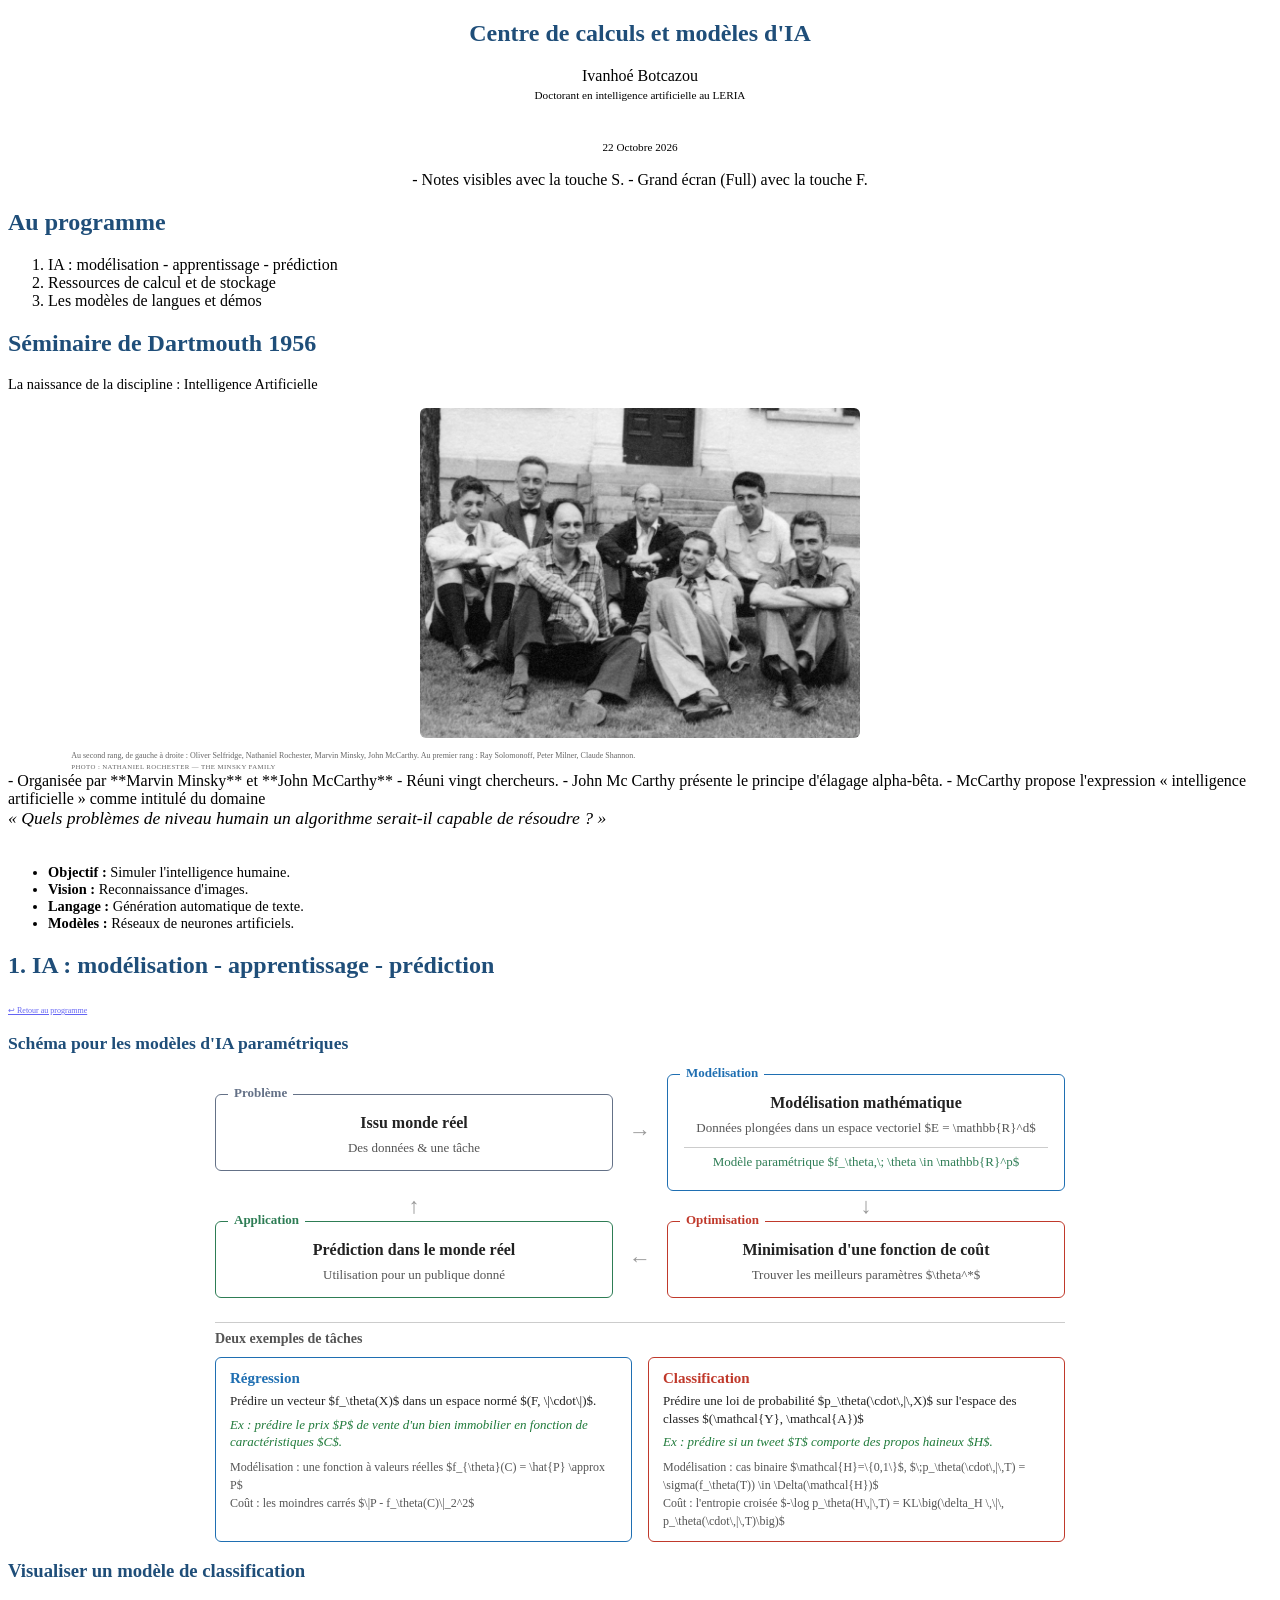
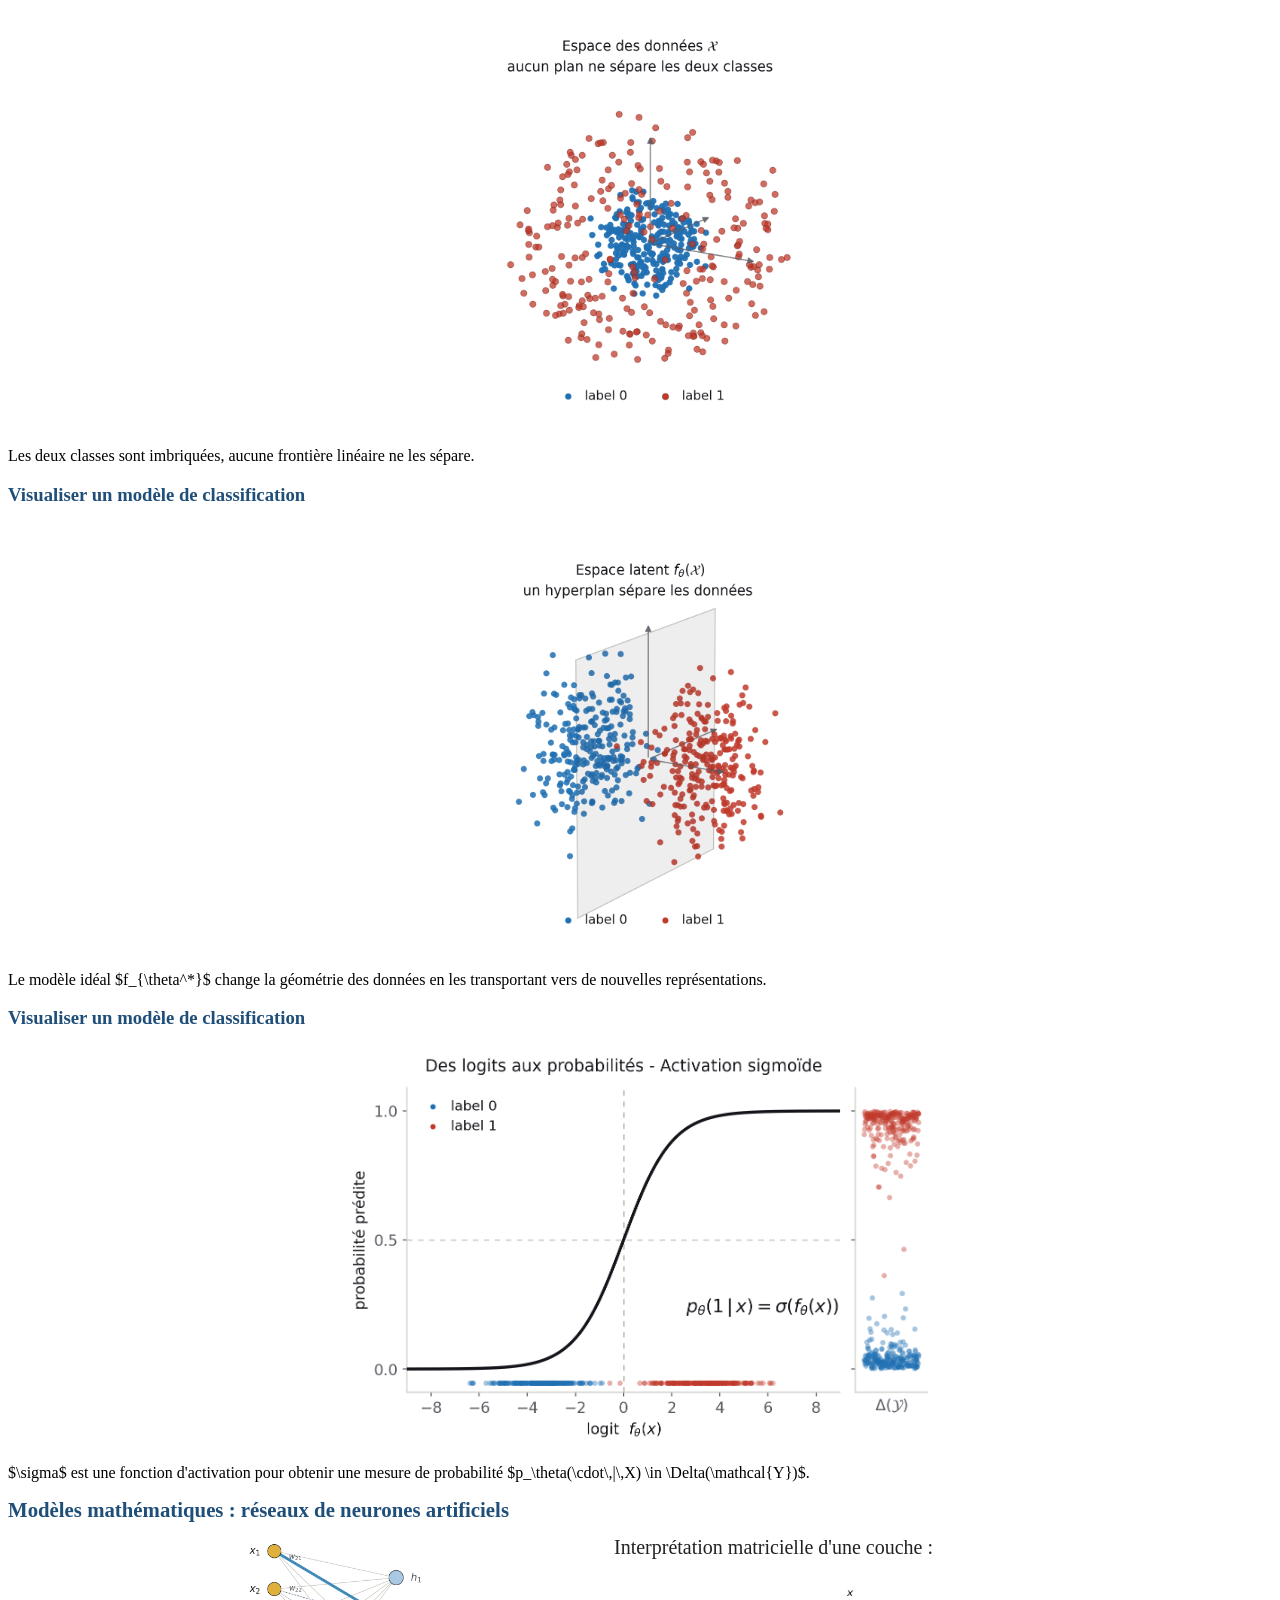
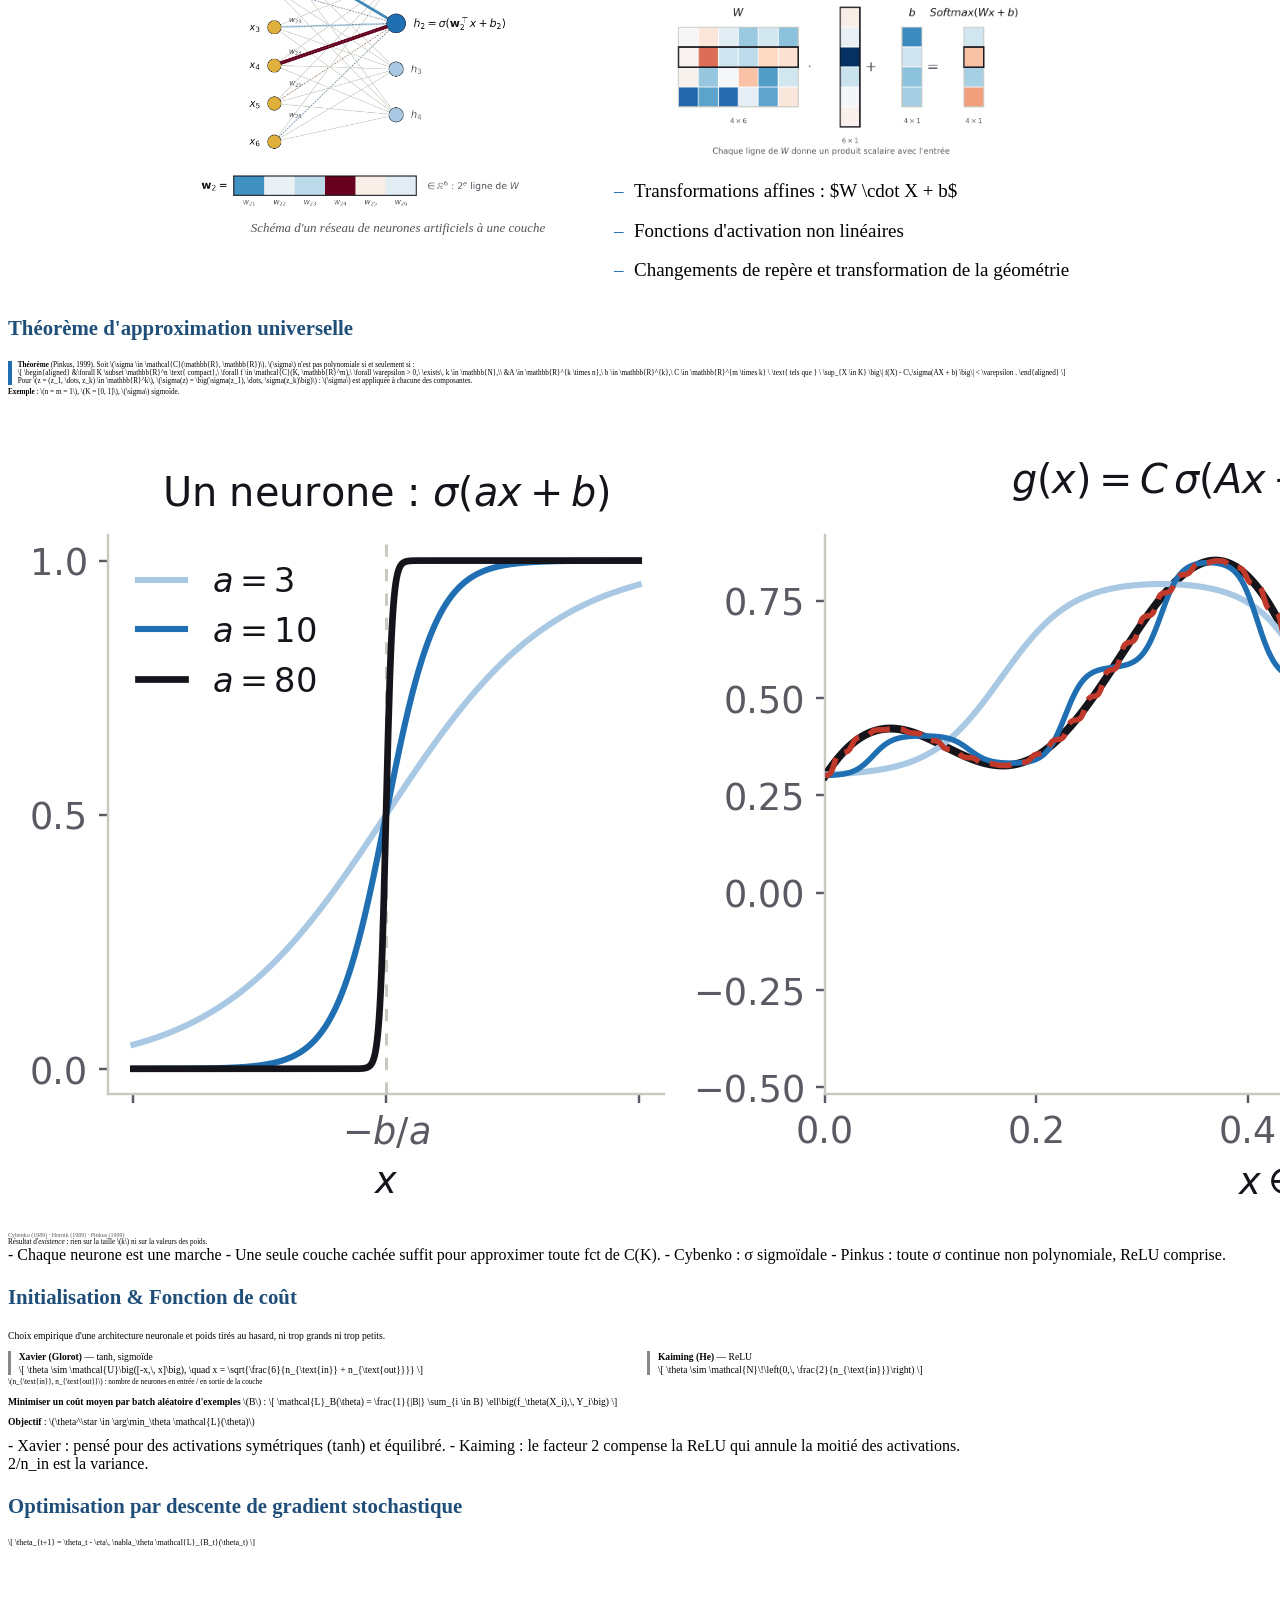
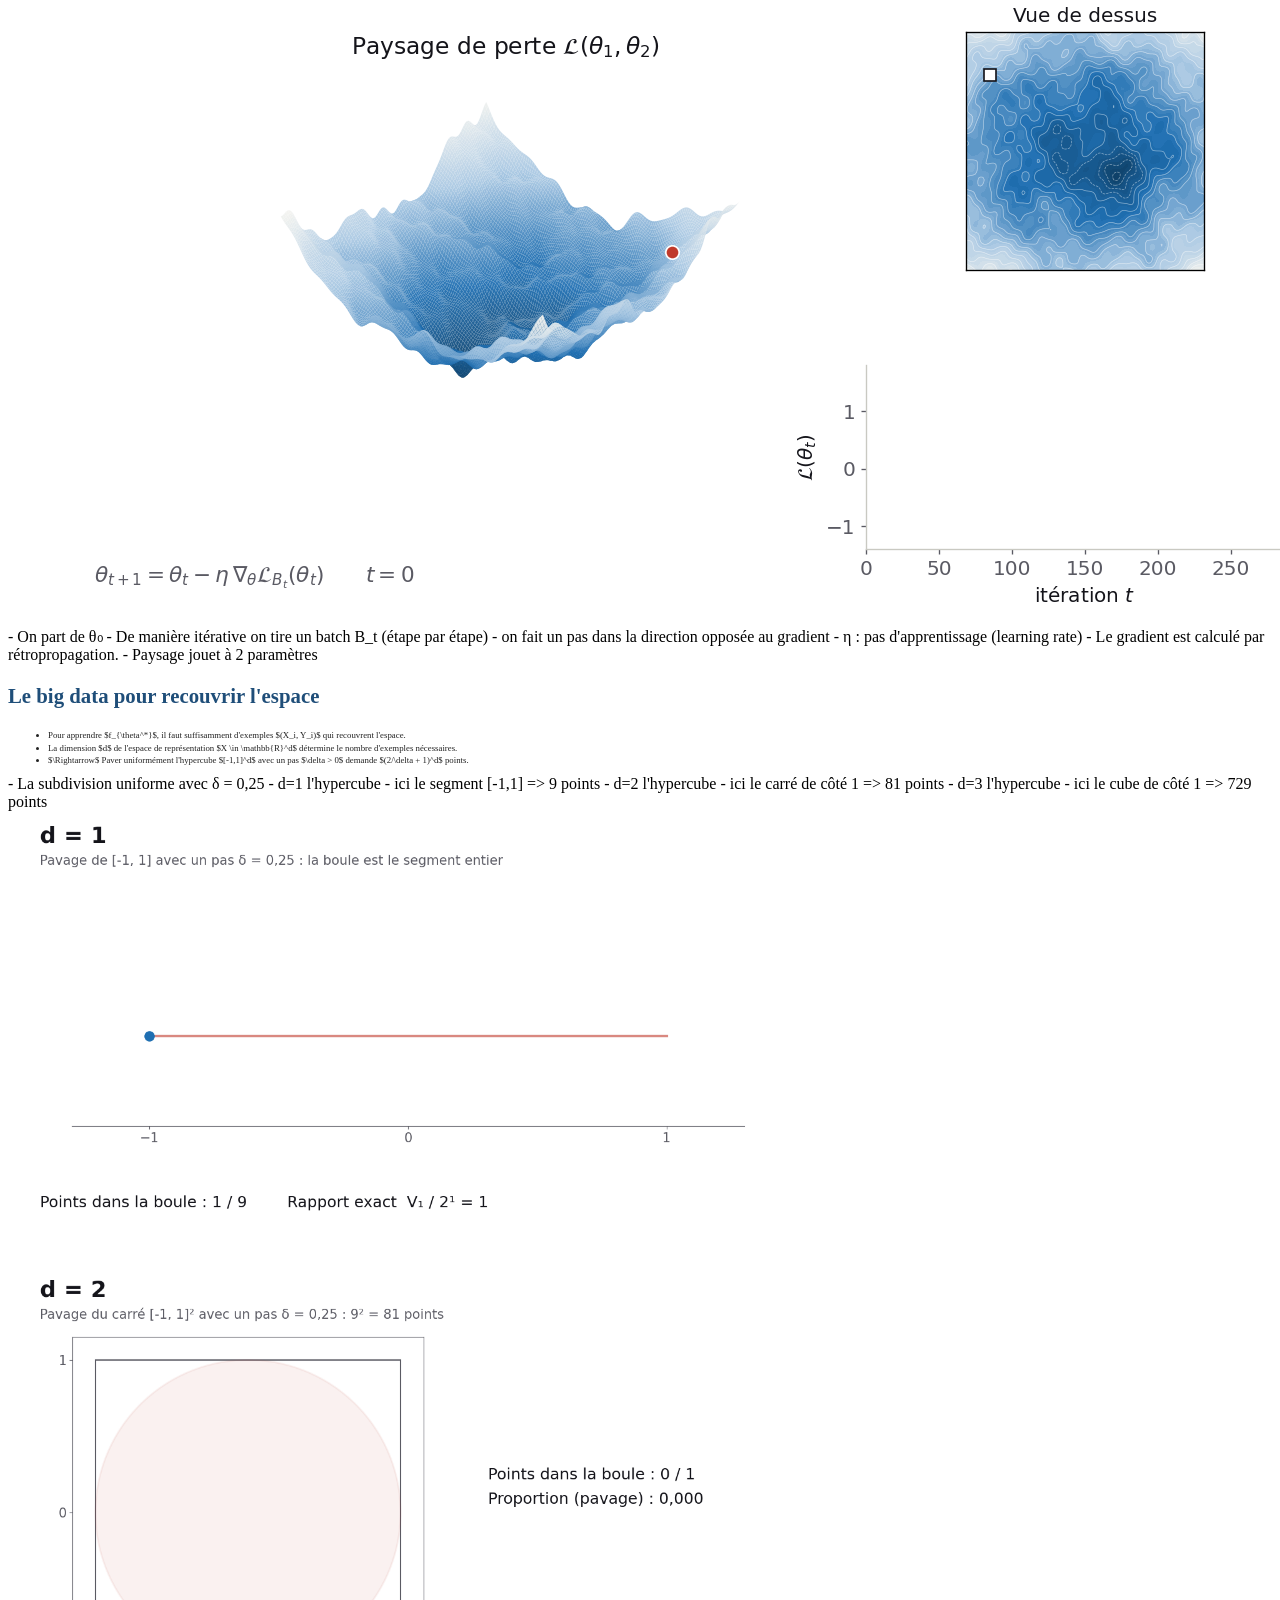
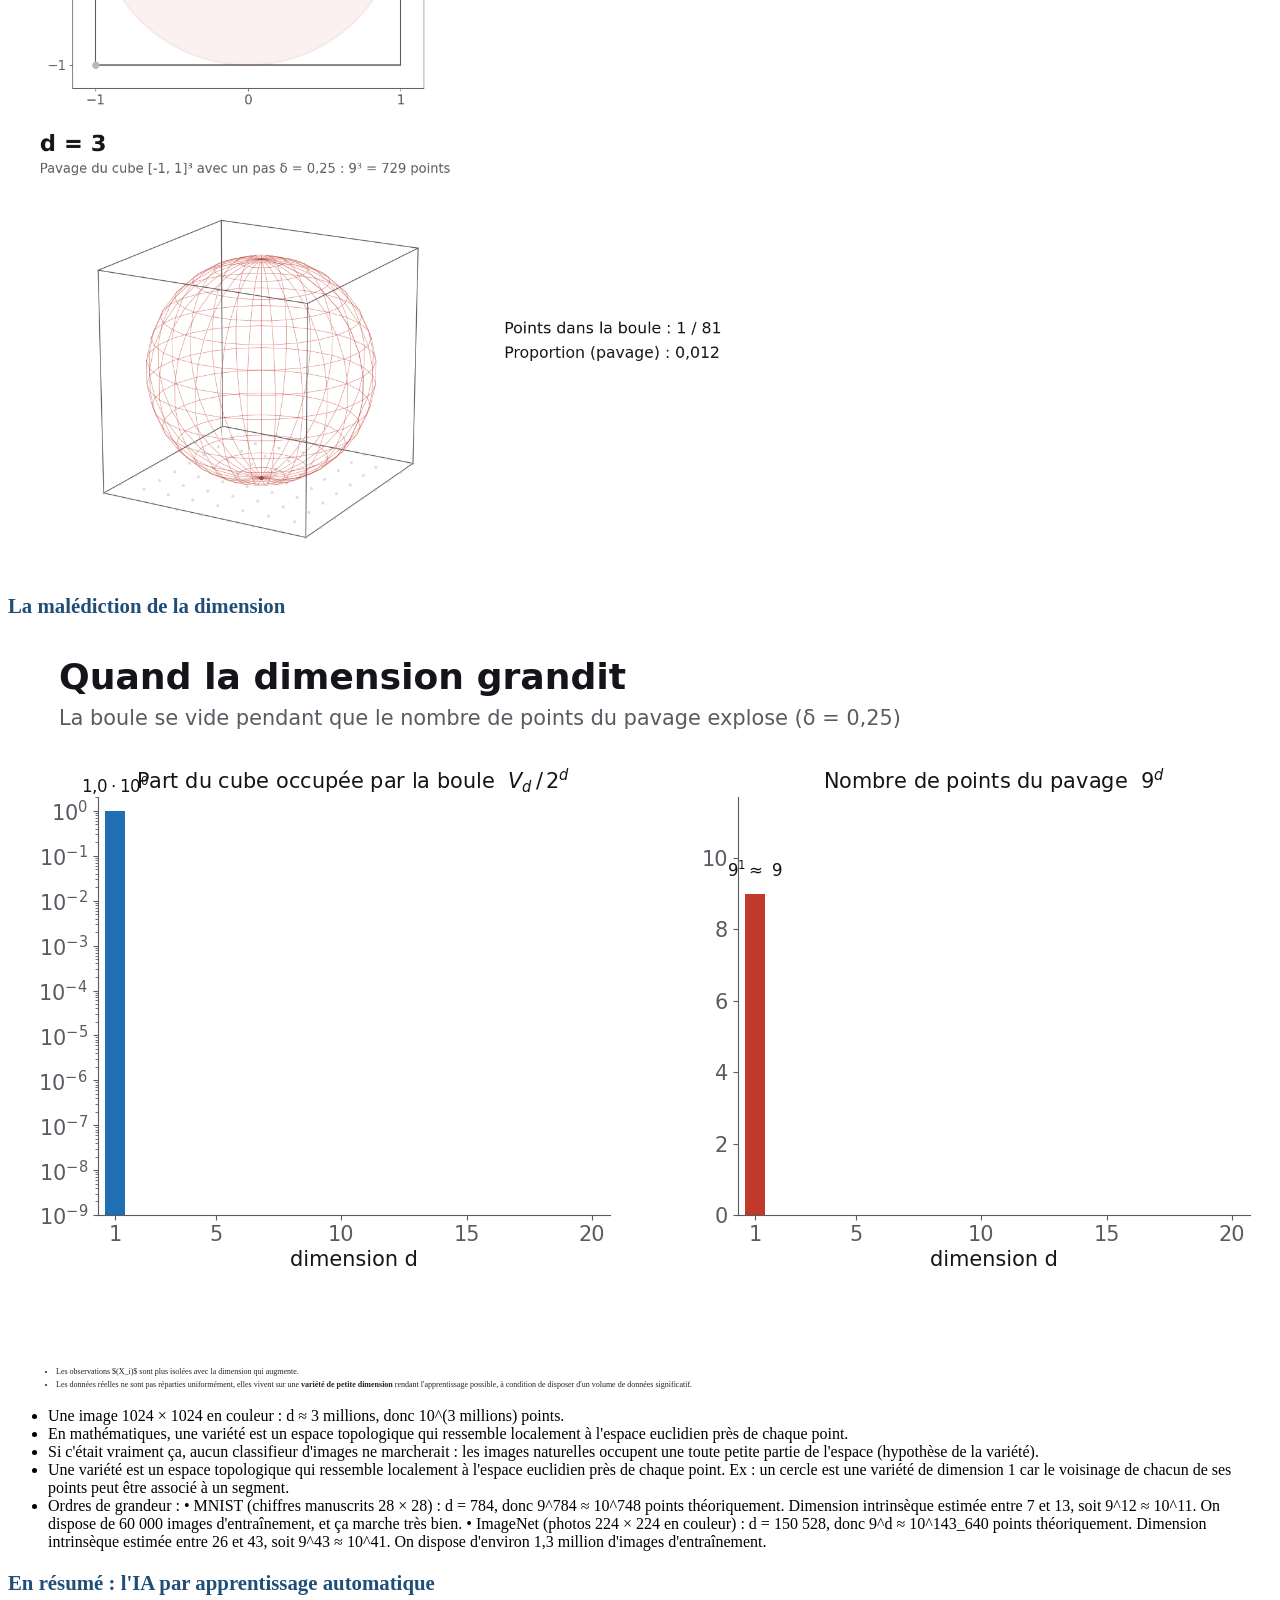
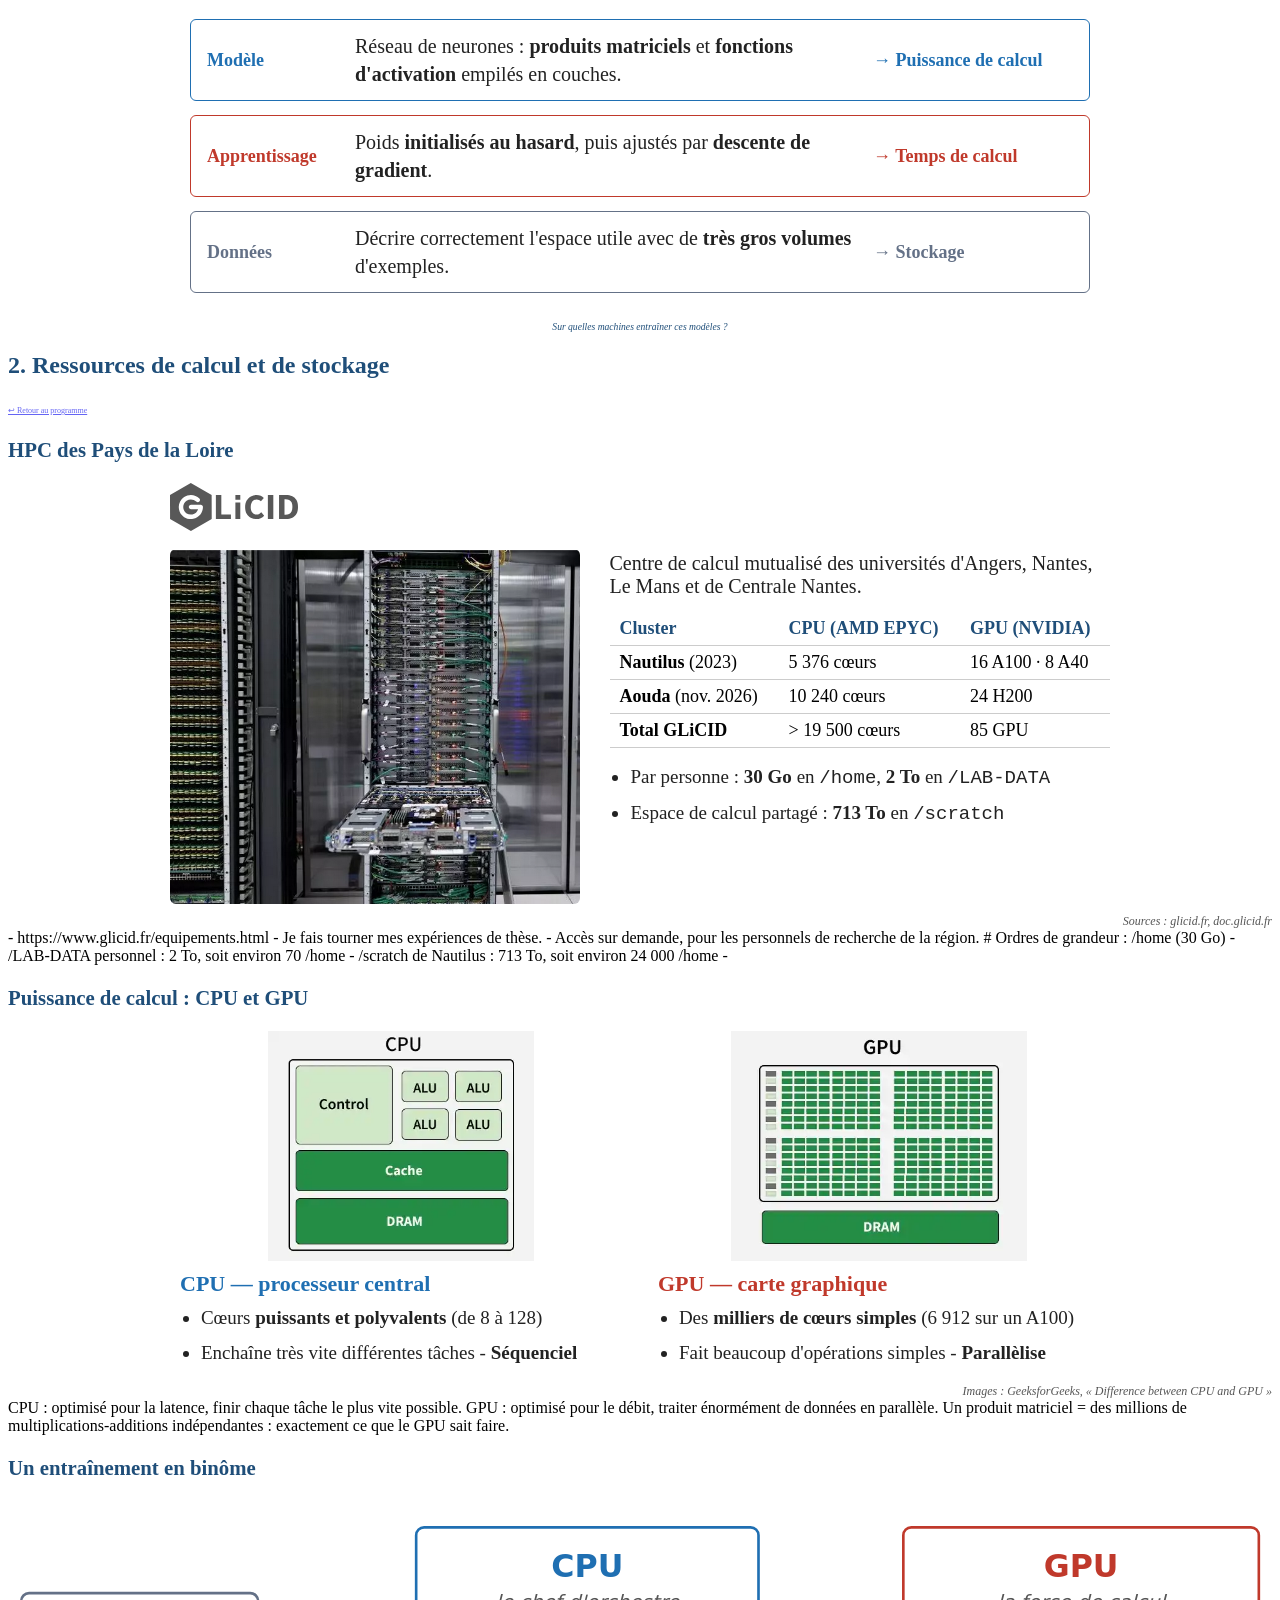
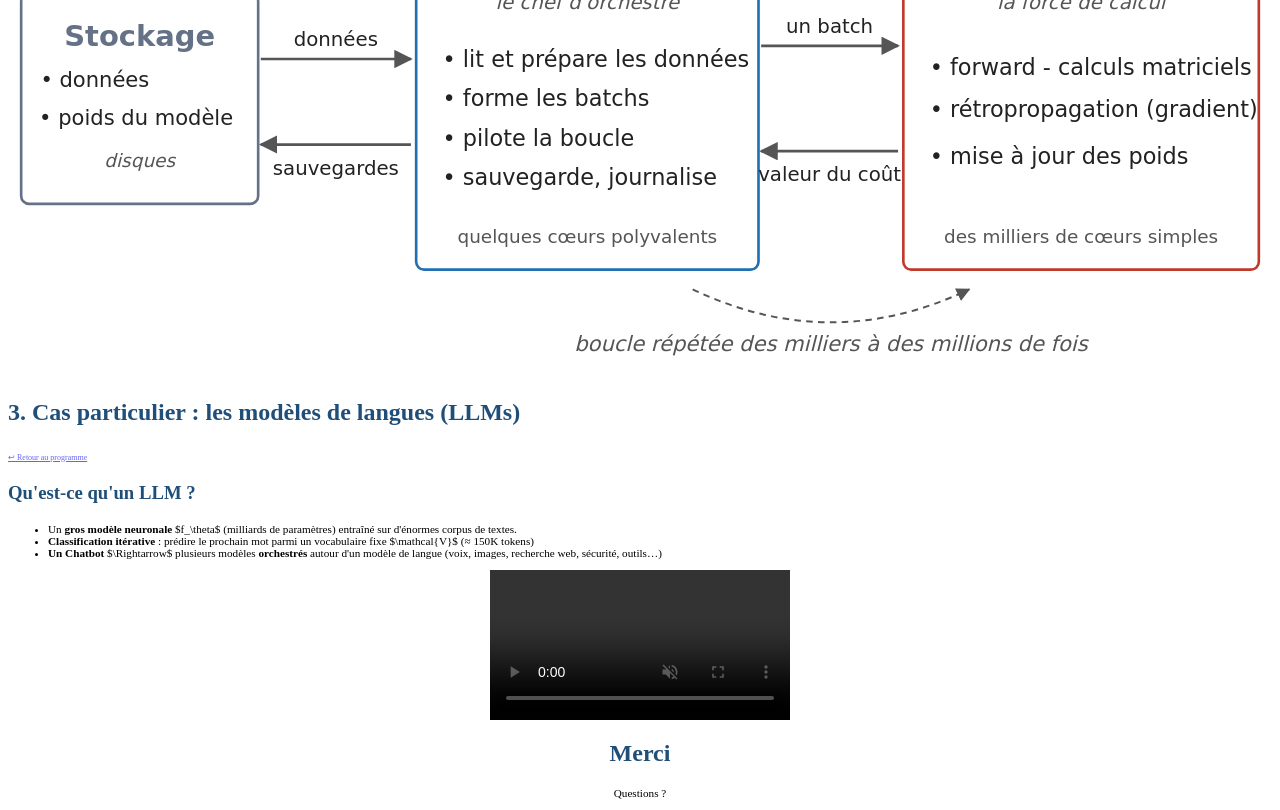
==== commit 56032e60: "add what is a LLM part and translation exemple" ====
--- a/index.html
+++ b/index.html
@@ -31,10 +31,13 @@
       <h1>Centre de calculs et modèles d'IA</h1>
       <p>Ivanhoé Botcazou<br><span class="small">Doctorant en intelligence artificielle au LERIA </span></p>
       <p><br><span class="small">22 Octobre 2026</span></p>
-      <aside class="notes">Mes notes visibles avec la touche S.</aside>
-    </section>
-
-    
+      <aside class="notes" data-markdown>
+        - Notes visibles avec la touche S.
+        - Grand écran (Full) avec la touche F.
+      </aside>
+    </section>
+
+
     <!-- Au programme -->
     <section>
       <h2>Au programme</h2>
@@ -67,6 +70,13 @@
     <br><span style="font-size: 0.85em; text-transform: uppercase; letter-spacing: 0.06em;">Photo : Nathaniel Rochester — The Minsky Family</span>
     </p>
     </div>
+
+    <aside class="notes" data-markdown>
+      - Organisée par **Marvin Minsky** et **John McCarthy**
+      - Réuni vingt chercheurs.
+      - John Mc Carthy présente le principe d'élagage alpha-bêta.
+      - McCarthy propose l'expression « intelligence artificielle » comme intitulé du domaine
+    </aside>
     </section>
 
     <section>
@@ -182,7 +192,7 @@
         <img data-id="fig" src="assets/img/02_espace_latent.png"
             alt="Les deux classes séparées par un hyperplan dans l'espace latent"
             style="max-height: 430px; width: auto; display: block; margin: 0 auto;">
-        <p>$f_\theta$ change la géométrie des données en les transportant vers une nouvelle représentation.</p>
+        <p>Le modèle idéal $f_{\theta^*}$ change la géométrie des données en les transportant vers de nouvelles représentations.</p>
       </section>
 
       <section data-auto-animate id="transport-3">
@@ -195,7 +205,7 @@
 
       <!-- C) Visualisation réseaux de neurones / Algèbre linéaire -->
       <section data-auto-animate id="modelisation-reseaux-algebre-lineaire">
-        <h3 data-id="titre" style="font-size: 1.3em">Réseaux de neurones & Algèbre linéaire</h3>
+        <h3 data-id="titre" style="font-size: 1.3em">Modèles mathématiques : réseaux de neurones artificiels</h3>
 
         <div class="split-2">
 
@@ -262,11 +272,11 @@
           Résultat d'<em>existence</em> : rien sur la taille \(k\) ni sur la valeurs des poids.
         </p>
 
-        <aside class="notes">
-          Exemple : chaque neurone est une marche ; en ajoutant des marches, g approche f.
-          Une seule couche cachée suffit : les x ↦ σ(aᵀx + b) engendrent un sous-espace dense de C(K).
-          Cybenko : σ sigmoïdale ; Hornik et al. : σ « squashing » ; Pinkus : toute σ continue
-          non polynomiale, ReLU comprise.
+        <aside class="notes" data-markdown>
+          - Chaque neurone est une marche 
+          - Une seule couche cachée suffit pour approximer toute fct de C(K).
+          - Cybenko : σ sigmoïdale 
+          - Pinkus : toute σ continue non polynomiale, ReLU comprise.
         </aside>
       </section>
   </section>
@@ -315,10 +325,10 @@
                   \(\theta^\star \in \arg\min_\theta \mathcal{L}(\theta)\)</p>
     </div>
 
-    <aside class="notes">
-                Xavier : pensé pour des activations symétriques (tanh) et équilibré.
-                Kaiming : le facteur 2 compense la ReLU qui annule la moitié des activations.
-                Dans Kaiming, 2/n_in est la variance.
+    <aside class="notes" data-markdown>
+                - Xavier : pensé pour des activations symétriques (tanh) et équilibré.
+                - Kaiming : le facteur 2 compense la ReLU qui annule la moitié des activations.<br>
+                 2/n_in est la variance.
     </aside>
   </section>
 
@@ -339,24 +349,33 @@
             poster="assets/img/descente_gradient_poster.png"
             style="margin: 0.2em 0 0;"></video>
 
-      <aside class="notes">
-        On part de θ₀, puis à chaque pas on tire un batch B_t et on fait un pas dans la
-        direction opposée au gradient. η : pas d'apprentissage (learning rate). Le gradient est calculé
-        par rétropropagation. Paysage jouet à 2 paramètres, avec de nombreux minima locaux.
+      <aside class="notes" data-markdown>
+        - On part de θ₀ 
+        - De manière itérative on tire un batch B_t (étape par étape)
+        - on fait un pas dans la direction opposée au gradient
+        - η : pas d'apprentissage (learning rate)
+        - Le gradient est calculé par rétropropagation. 
+        - Paysage jouet à 2 paramètres
       </aside>
     </section>
 
     <!-- C) La malédiction de la dimension : pavage d = 1, 2, 3 -->
     <section data-auto-animate id="malediction-dimension">
       <h3 data-id="titre" style="font-size: 1.3em">Le big data pour recouvrir l'espace</h3>
-      <p class="dim-intro">
-        Pour apprendre $f$, il faut suffisamment d'exemples $(X_i, Y_i)$ qui recouvrent l'espace.
-      </p>
-      <p class="dim-intro">
-        Or le pavage uniforme de l'hypercubde de dimension $d$ avec un pas $\delta$ demande $(2/\delta + 1)^d$ points.
-      </p>
-        
-      
+      <div class="dim-intro">
+        <ul>
+          <li>Pour apprendre $f_{\theta^*}$, il faut suffisamment d'exemples $(X_i, Y_i)$ qui recouvrent l'espace.</li>
+          <li>La dimension $d$ de l'espace de représentation $X \in \mathbb{R}^d$ détermine le nombre d'exemples nécessaires.</li>
+          <li>$\Rightarrow$ Paver uniformément l'hypercube $[-1,1]^d$ avec un pas $\delta > 0$ demande $(2/\delta + 1)^d$ points.</li>
+        </ul>
+      </div>
+
+      <aside class="notes" data-markdown>
+        - La subdivision uniforme avec δ = 0,25 
+        - d=1 l'hypercube - ici le segment [-1,1] => 9 points
+        - d=2 l'hypercube - ici le carré de côté 1 => 81 points
+        - d=3 l'hypercube - ici le cube de côté 1 => 729 points
+      </aside>
 
       <div class="r-stack dim-stack">
         <video id="video-dim-1" class="fragment fade-in-then-out" data-video="video-dim-1"
@@ -370,11 +389,7 @@
                src="assets/videos/dim_3.mp4" poster="assets/img/dim_3_poster.png"></video>
       </div>
 
-      <aside class="notes">
-        La part de la boule dans le cube baisse dès d = 2 : 1 ; 0,785 ; 0,524.
-        La proportion mesurée sur la grille est un peu sous le rapport exact :
-        avec δ = 0,25, les points du bord pèsent beaucoup.
-      </aside>
+      
     </section>
 
     <!-- D) La malédiction de la dimension : bilan -->
@@ -389,10 +404,8 @@
 
       <div class="fragment dim-conclusion">
         <ul>
-          <li>Le volume part dans les coins : les observations sont plus isolées.</li>
-          <li>En pratique, les données réelles ne sont pas réparties uniformément, elles se concentrent
-            près d'une <strong>variété de petite dimension</strong>. C'est ce qui rend l'apprentissage
-            possible, à condition de disposer d'un volume de données significatif.</li>
+          <li>Les observations $(X_i)$ sont plus isolées avec la dimension qui augmente.</li>
+          <li>Les données réelles ne sont pas réparties uniformément, elles vivent sur une <strong>variété de petite dimension</strong> rendant l'apprentissage possible, à condition de disposer d'un volume de données significatif.</li>
         </ul>
       </div>
 
@@ -458,89 +471,18 @@
     <!-- ========================================== -->
     <!-- SECTION 2 : RESSOURCES DE CALCUL ET DE STOCKAGE (pile verticale) -->
     <!-- ========================================== -->
+
+    <!-- Titre de la section -->
+    <section id="ressources-calcul">
+      <h2>2. Ressources de calcul et de stockage</h2>
+      <p><a href="#/1" style="font-size: 0.5em; opacity: 0.6;">↩ Retour au programme</a></p>
+    </section>
+
     <section>
 
-      <!-- Titre de la section -->
-      <section id="ressources-calcul">
-        <h2>2. Ressources de calcul et de stockage</h2>
-        <p><a href="#/1" style="font-size: 0.5em; opacity: 0.6;">↩ Retour au programme</a></p>
-      </section>
-
-      <!-- A) CPU et GPU -->
-      <section id="cpu-gpu">
-        <h3 style="font-size: 1.3em">Puissance de calcul : CPU et GPU</h3>
-
-        <div class="materiel-grid">
-          <div class="materiel-col materiel-cpu">
-            <img src="assets/img/cpu.webp" alt="Schéma d'un processeur (CPU) : quelques cœurs et un grand cache">
-            <div class="materiel-nom">CPU — processeur central</div>
-            <ul class="materiel-list">
-              <li class="fragment">Cœurs <strong>puissants et polyvalents</strong> (de 8 à 128)</li>
-              <li class="fragment">Enchaîne très vite différentes tâches - <strong>Séquenciel</strong> </li>
-            </ul>
-          </div>
-
-          <div class="materiel-col materiel-gpu">
-            <img src="assets/img/gpu.webp" alt="Schéma d'une carte graphique (GPU) : des milliers de petits cœurs">
-            <div class="materiel-nom">GPU — carte graphique</div>
-            <ul class="materiel-list">
-              <li class="fragment">Des <strong>milliers de cœurs simples</strong> (6 912 sur un A100)</li>
-              <li class="fragment">Fait beaucoup d'opérations simples - <strong>Parallèlise</strong></li>
-            </ul>
-          </div>
-        </div>
-
-        <p class="credit">Images : GeeksforGeeks, « Difference between CPU and GPU »</p>
-
-        <aside class="notes">
-          CPU : optimisé pour la latence, finir chaque tâche le plus vite possible.
-          GPU : optimisé pour le débit, traiter énormément de données en parallèle.
-          Un produit matriciel = des millions de multiplications-additions indépendantes :
-          exactement ce que le GPU sait faire.
-        </aside>
-      </section>
-
-      <!-- A_bis) Chacun ses limites
-      <section id="cpu-gpu-limites">
-        <h3 style="font-size: 1.3em">Chacun ses limites</h3>
-
-        <div class="limite-grid">
-          <div class="limite-card limite-cpu fragment fade-up">
-            <div class="limite-titre">Trop dur pour un CPU</div>
-            <p><strong>Entraîner un réseau de neurones</strong> : des milliards de multiplications
-              identiques et indépendantes.</p>
-            <p>Les quelques cœurs les traitent presque une par une :
-              un entraînement de quelques heures sur GPU peut prendre des semaines.</p>
-          </div>
-
-          <div class="limite-card limite-gpu fragment fade-up">
-            <div class="limite-titre">Trop dur pour un GPU</div>
-            <p><strong>Un algorithme séquentiel plein de branchements</strong> : parcourir un arbre
-              de recherche, lire et décompresser des fichiers.</p>
-            <p>Chaque étape dépend de la précédente :
-              les milliers de cœurs attendent sans rien faire.</p>
-          </div>
-        </div>
-
-        <aside class="notes">
-          Clin d'œil à l'IA symbolique : les solveurs et la recherche arborescente
-          tournent sur CPU. Le GPU n'est pas « plus puissant » dans l'absolu :
-          il est spécialisé.
-        </aside>
-      </section> -->
-
-      <!-- B) CPU + GPU : le travail en équipe -->
-      <section id="cpu-gpu-equipe">
-        <h3 style="font-size: 1.3em">Un entraînement en binôme</h3>
-
-        <img class="r-stretch" src="assets/img/cpu_gpu_entrainement.svg"
-             alt="Le stockage envoie les données au CPU qui prépare les batchs pour le GPU ; le GPU calcule ; le CPU sauvegarde les poids">
-
-      </section>
-
-     <!-- C) GLiCID -->
+      <!-- A) GLiCID -->
     <section id="glicid">
-      <h3 style="font-size: 1.3em">GLiCID : HPC des Pays de la Loire</h3>
+      <h3 style="font-size: 1.3em">HPC des Pays de la Loire</h3>
 
       <div class="glicid-grid">
         <div>
@@ -564,33 +506,96 @@
             </tbody>
           </table>
 
-          <ul class="materiel-list fragment">
-            <li>Stockage : <strong>30 Go</strong> par personne en <code>/home</code>,
-              <strong>713 To</strong> partagés pour les calculs </li>
+          <ul class="materiel-list">
+            <li>Par personne : <strong>30 Go</strong> en <code>/home</code>, <strong>2 To</strong> en <code>/LAB-DATA</code></li>
+            <li>Espace de calcul partagé : <strong>713 To</strong> en <code>/scratch</code></li>
           </ul>
         </div>
       </div>
 
       <p class="credit">Sources : glicid.fr, doc.glicid.fr</p>
 
-      <aside class="notes">
+      <aside class="notes" data-markdown>
         - https://www.glicid.fr/equipements.html
-        C'est sur Nautilus que je fais tourner mes expériences de thèse.
-        Accès sur demande, pour les personnels de recherche de la région.
-        Ordre de grandeur : les poids d'un modèle de 70 milliards de paramètres font 140 Go,
-        soit près de 5 fois mon /home.
+        - Je fais tourner mes expériences de thèse.
+        - Accès sur demande, pour les personnels de recherche de la région.
+        # Ordres de grandeur : /home (30 Go)
+        - /LAB-DATA personnel : 2 To, soit environ 70 /home 
+        - /scratch de Nautilus : 713 To, soit environ 24 000 /home
+        - 
       </aside>
     </section>
 
-    </section>
-
-    <!-- Section 3 -->
+      <!-- B) CPU et GPU -->
+      <section id="cpu-gpu">
+        <h3 style="font-size: 1.3em">Puissance de calcul : CPU et GPU</h3>
+
+        <div class="materiel-grid">
+          <div class="materiel-col materiel-cpu">
+            <img src="assets/img/cpu.webp" alt="Schéma d'un processeur (CPU) : quelques cœurs et un grand cache">
+            <div class="materiel-nom">CPU — processeur central</div>
+            <ul class="materiel-list">
+              <li class="fragment">Cœurs <strong>puissants et polyvalents</strong> (de 8 à 128)</li>
+              <li class="fragment">Enchaîne très vite différentes tâches - <strong>Séquenciel</strong> </li>
+            </ul>
+          </div>
+
+          <div class="materiel-col materiel-gpu">
+            <img src="assets/img/gpu.webp" alt="Schéma d'une carte graphique (GPU) : des milliers de petits cœurs">
+            <div class="materiel-nom">GPU — carte graphique</div>
+            <ul class="materiel-list">
+              <li class="fragment">Des <strong>milliers de cœurs simples</strong> (6 912 sur un A100)</li>
+              <li class="fragment">Fait beaucoup d'opérations simples - <strong>Parallèlise</strong></li>
+            </ul>
+          </div>
+        </div>
+
+        <p class="credit">Images : GeeksforGeeks, « Difference between CPU and GPU »</p>
+
+        <aside class="notes">
+          CPU : optimisé pour la latence, finir chaque tâche le plus vite possible.
+          GPU : optimisé pour le débit, traiter énormément de données en parallèle.
+          Un produit matriciel = des millions de multiplications-additions indépendantes :
+          exactement ce que le GPU sait faire.
+        </aside>
+      </section>
+
+      <!-- C) CPU + GPU : le travail en équipe -->
+      <section id="cpu-gpu-equipe">
+        <h3 style="font-size: 1.3em">Un entraînement en binôme</h3>
+
+        <img class="r-stretch" src="assets/img/cpu_gpu_entrainement.svg"
+             alt="Le stockage envoie les données au CPU qui prépare les batchs pour le GPU ; le GPU calcule ; le CPU sauvegarde les poids">
+
+      </section>
+
+    </section>
+
+    <!-- ========================================== -->
+    <!-- SECTION 3 : CAS PARTICULIER DES MODELES DE LANGUES -->
+    <!-- ========================================== -->
     <section id="modeles-langues">
-      <h2>3. Cas particulier : les modèles de langues</h2>
+      <h2>3. Cas particulier : les modèles de langues (LLMs)</h2>
       <!-- <p>Contenu sur les LLM, architecture Transformer, etc...</p> -->
       <p><a href="#/1" style="font-size: 0.5em; opacity: 0.6;">↩ Retour au programme</a></p>
     </section>
 
+    <section>
+      <section id="llm-definition">
+        <h3>Qu'est-ce qu'un LLM ?</h3>
+
+        <ul style="font-size: 0.7em">
+          <li>Un <strong> gros modèle neuronale</strong> $f_\theta$ (milliards de paramètres) entraîné sur d'énormes corpus de textes.</li>
+          <li> <strong>Classification itérative</strong> : prédire le prochain mot parmi un vocabulaire fixe $\mathcal{V}$
+              (≈ 150K tokens)</li>
+          <li><strong>Un Chatbot</strong> $\Rightarrow$ plusieurs modèles <strong>orchestrés</strong> autour d'un modèle de langue (voix, images, recherche web, sécurité, outils…)</li>
+        </ul>
+
+        <video class="fragment" muted controls preload="auto" src="assets/videos/autoregressif.mp4"
+              style="display: block; max-height: 330px; width: auto; margin: 0.4em auto 0;"></video>
+        </section>
+
+      </section>
 
     <!-- Conclusion -->
     <section class="center">
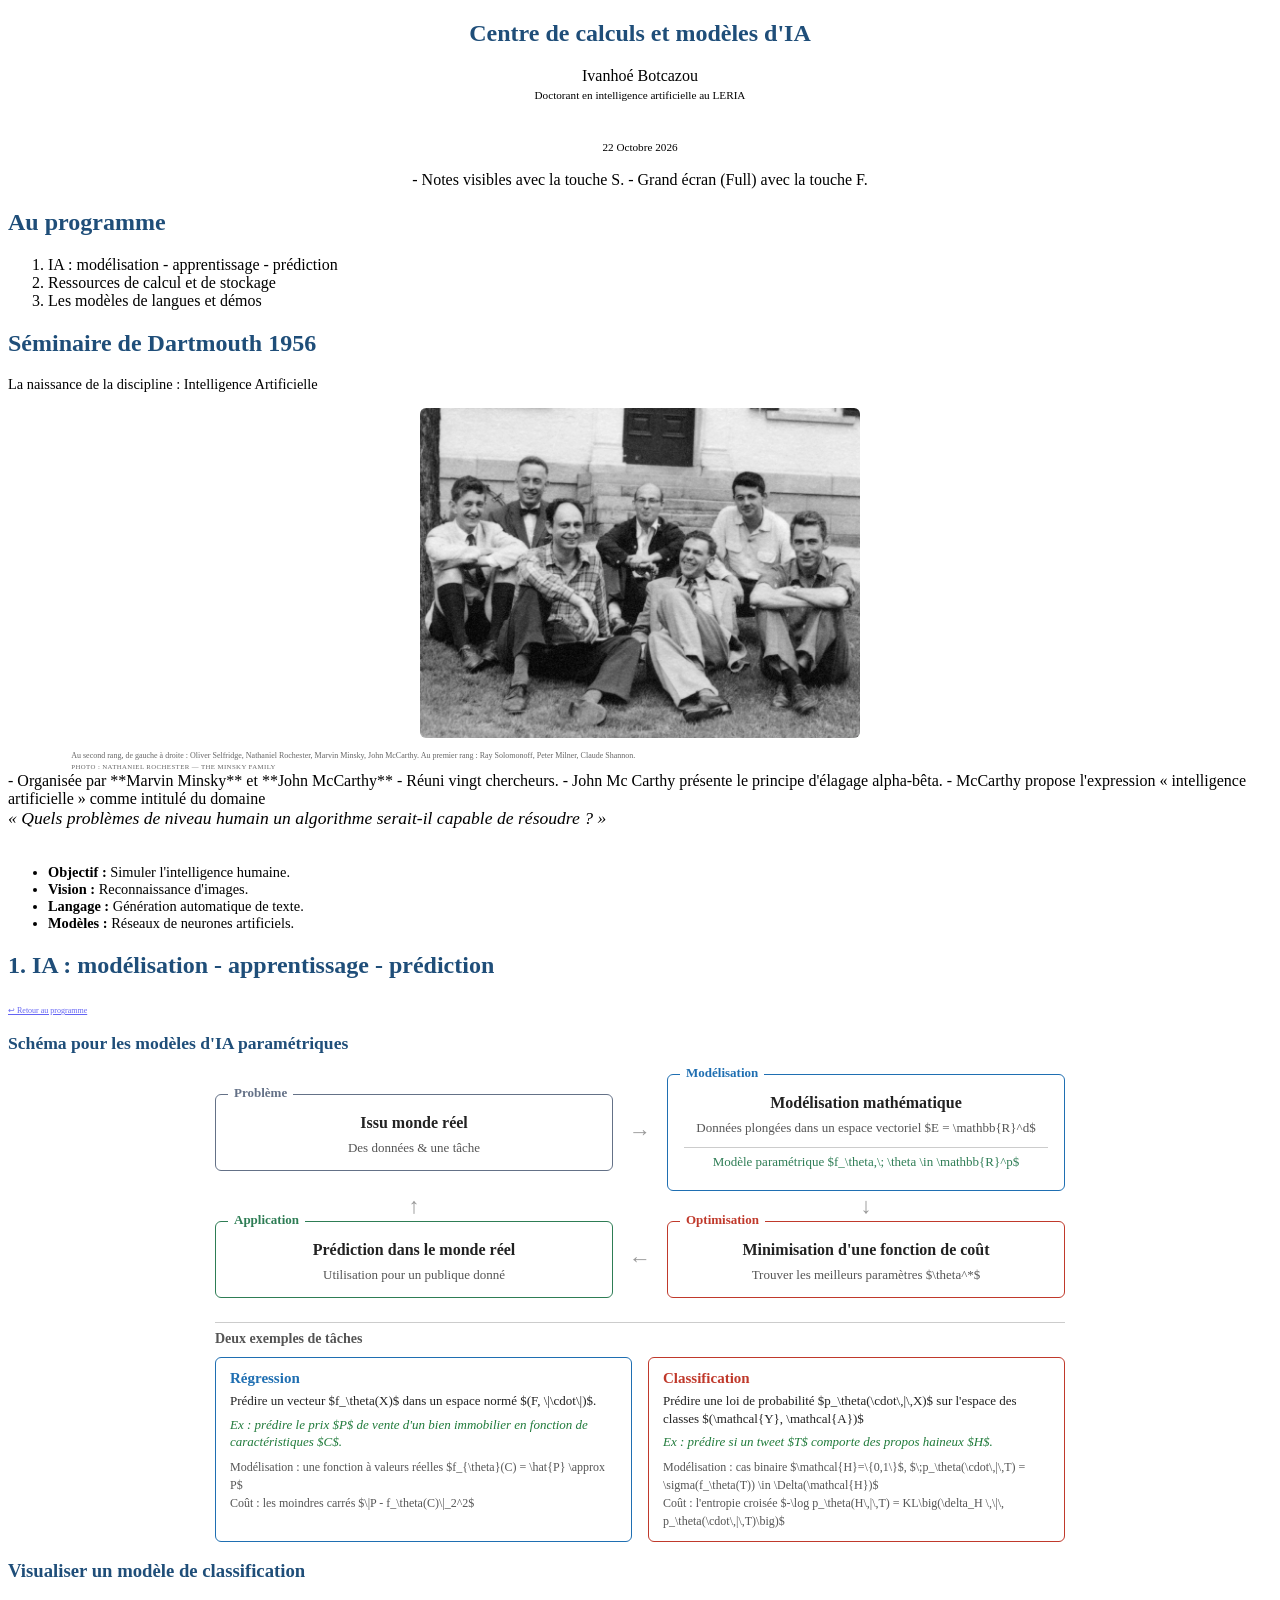
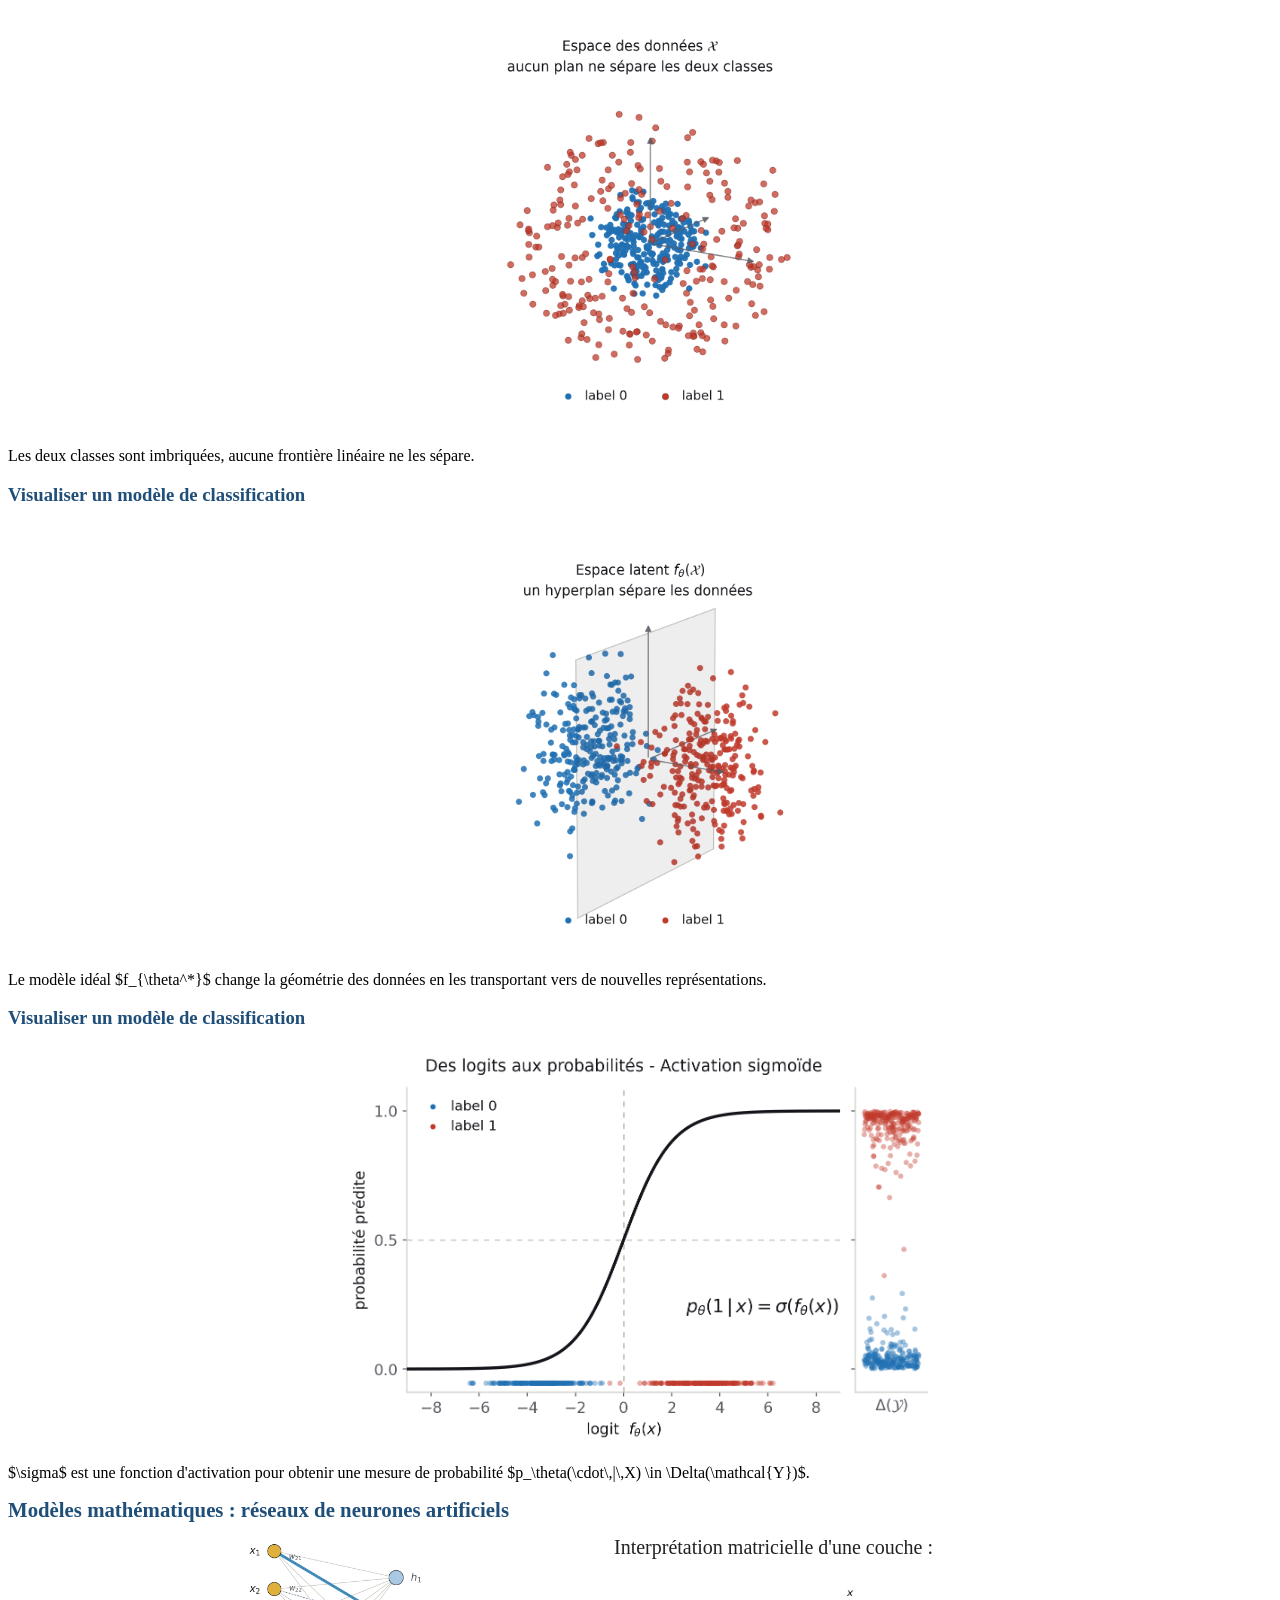
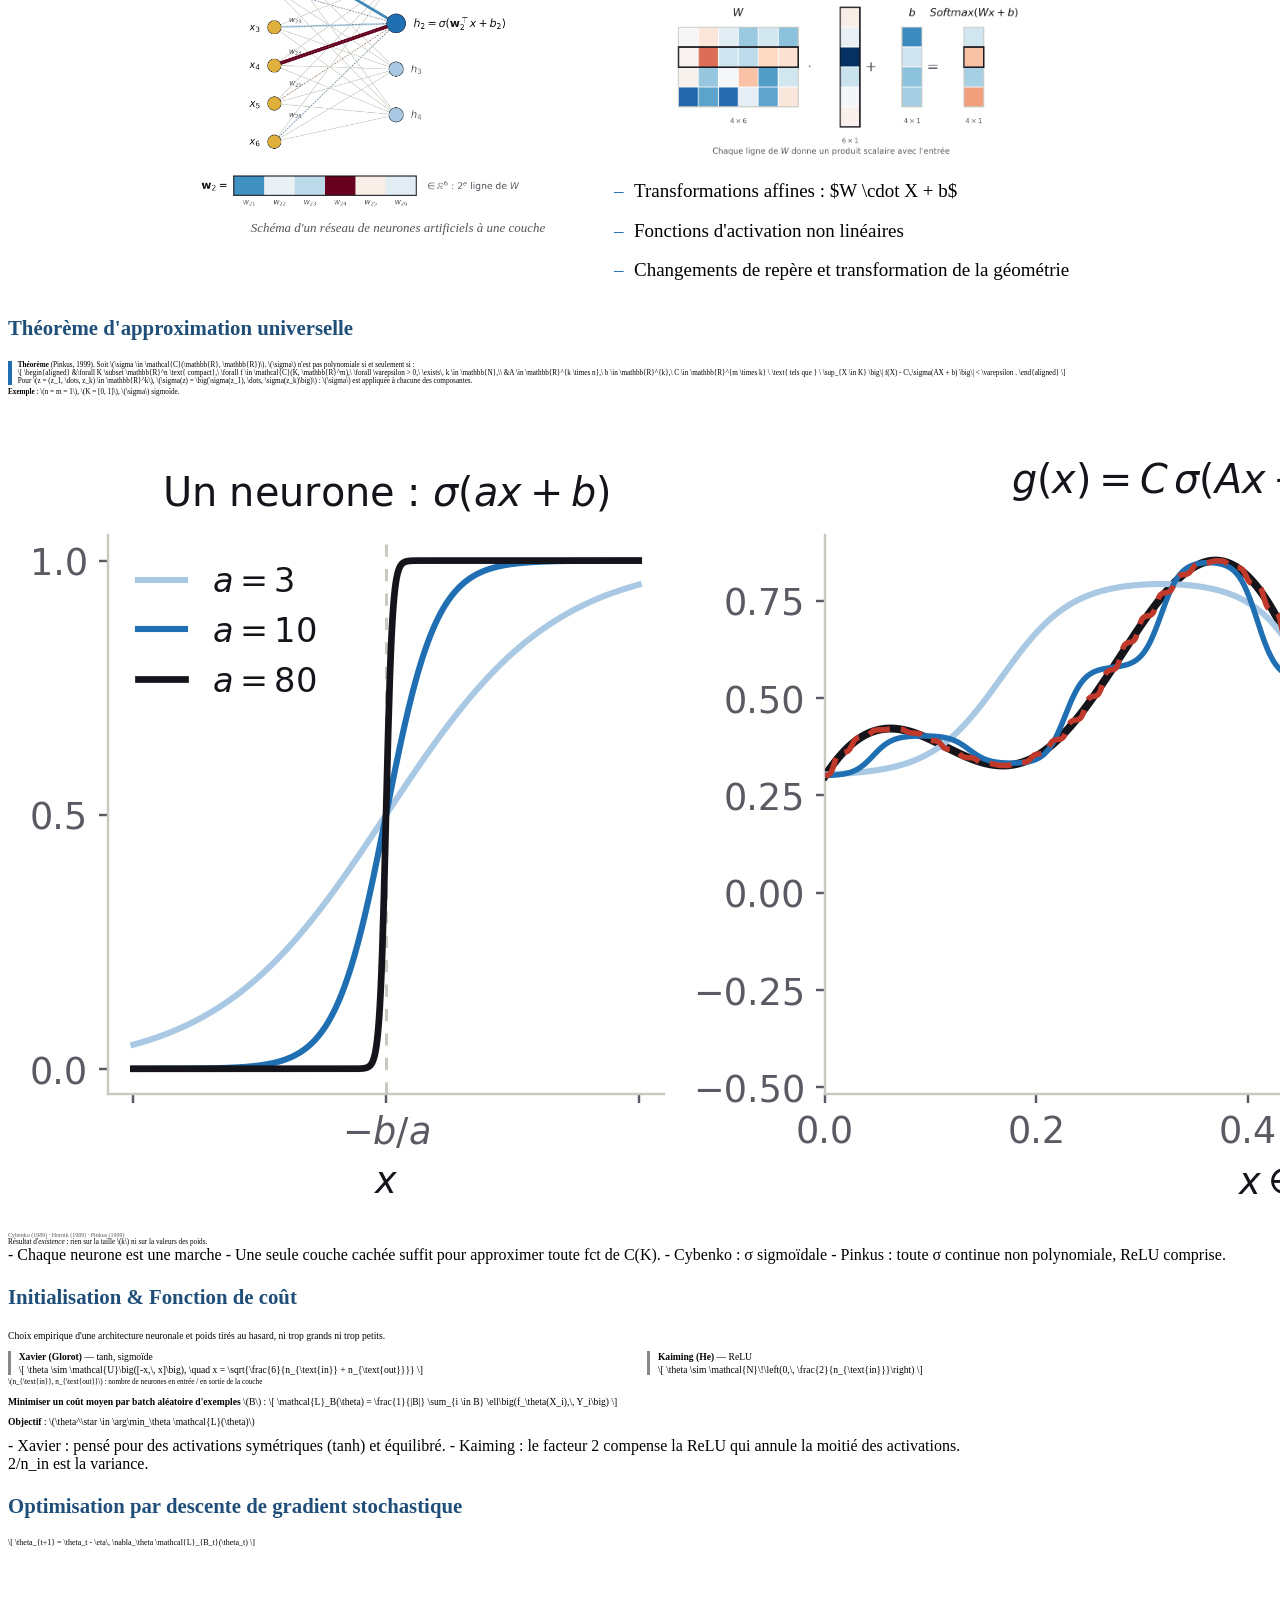
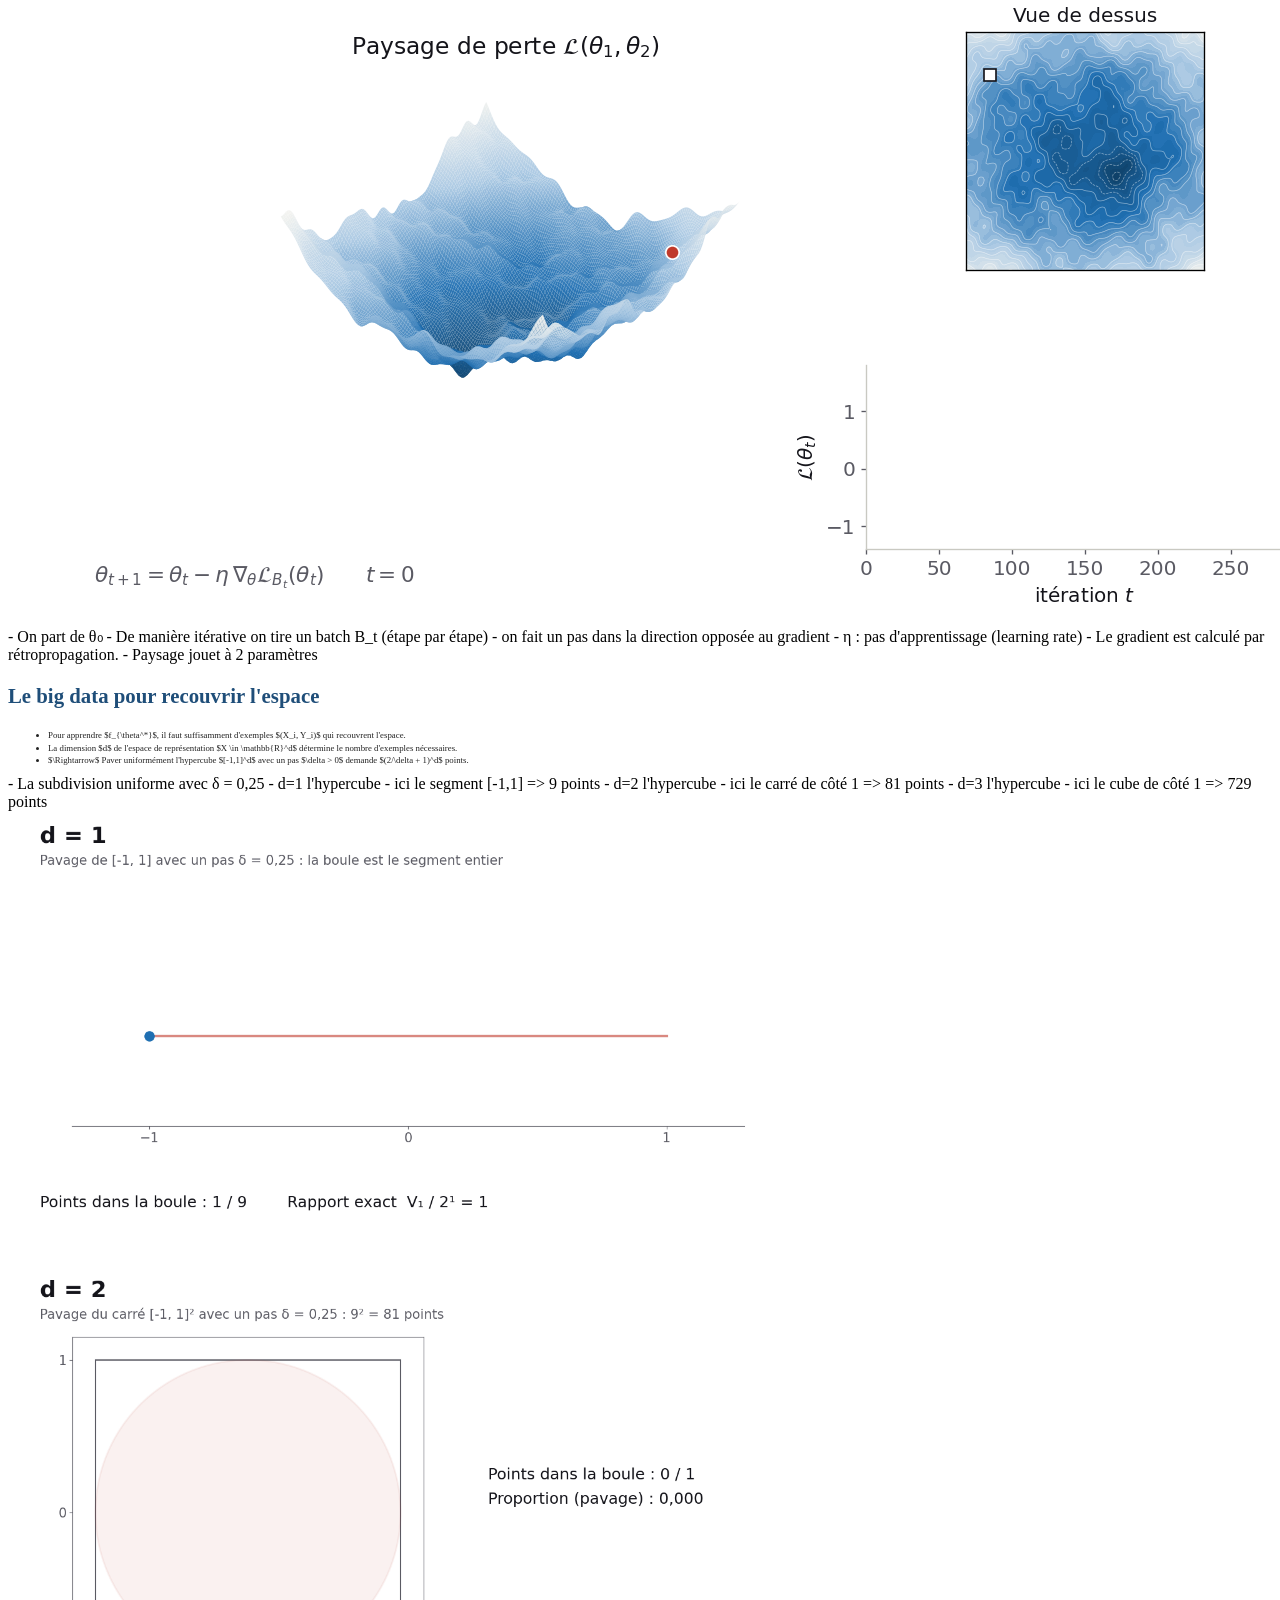
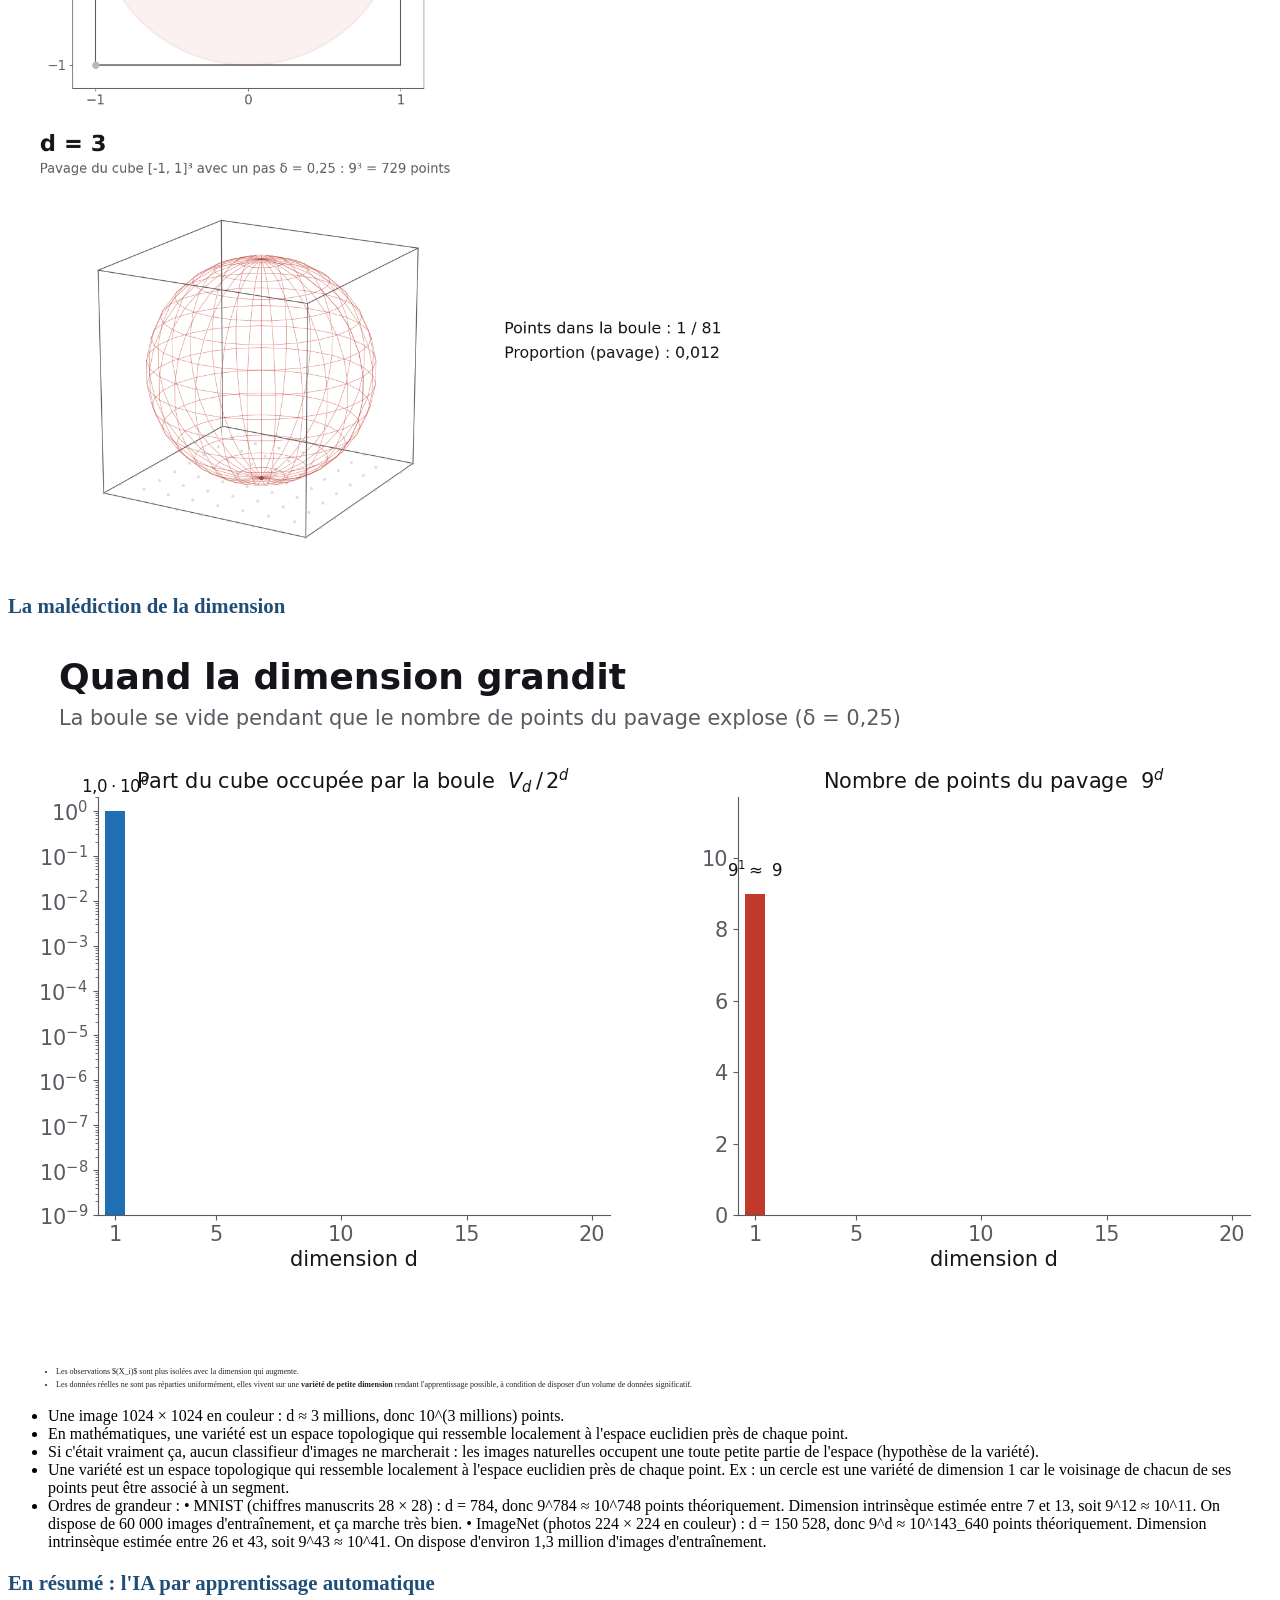
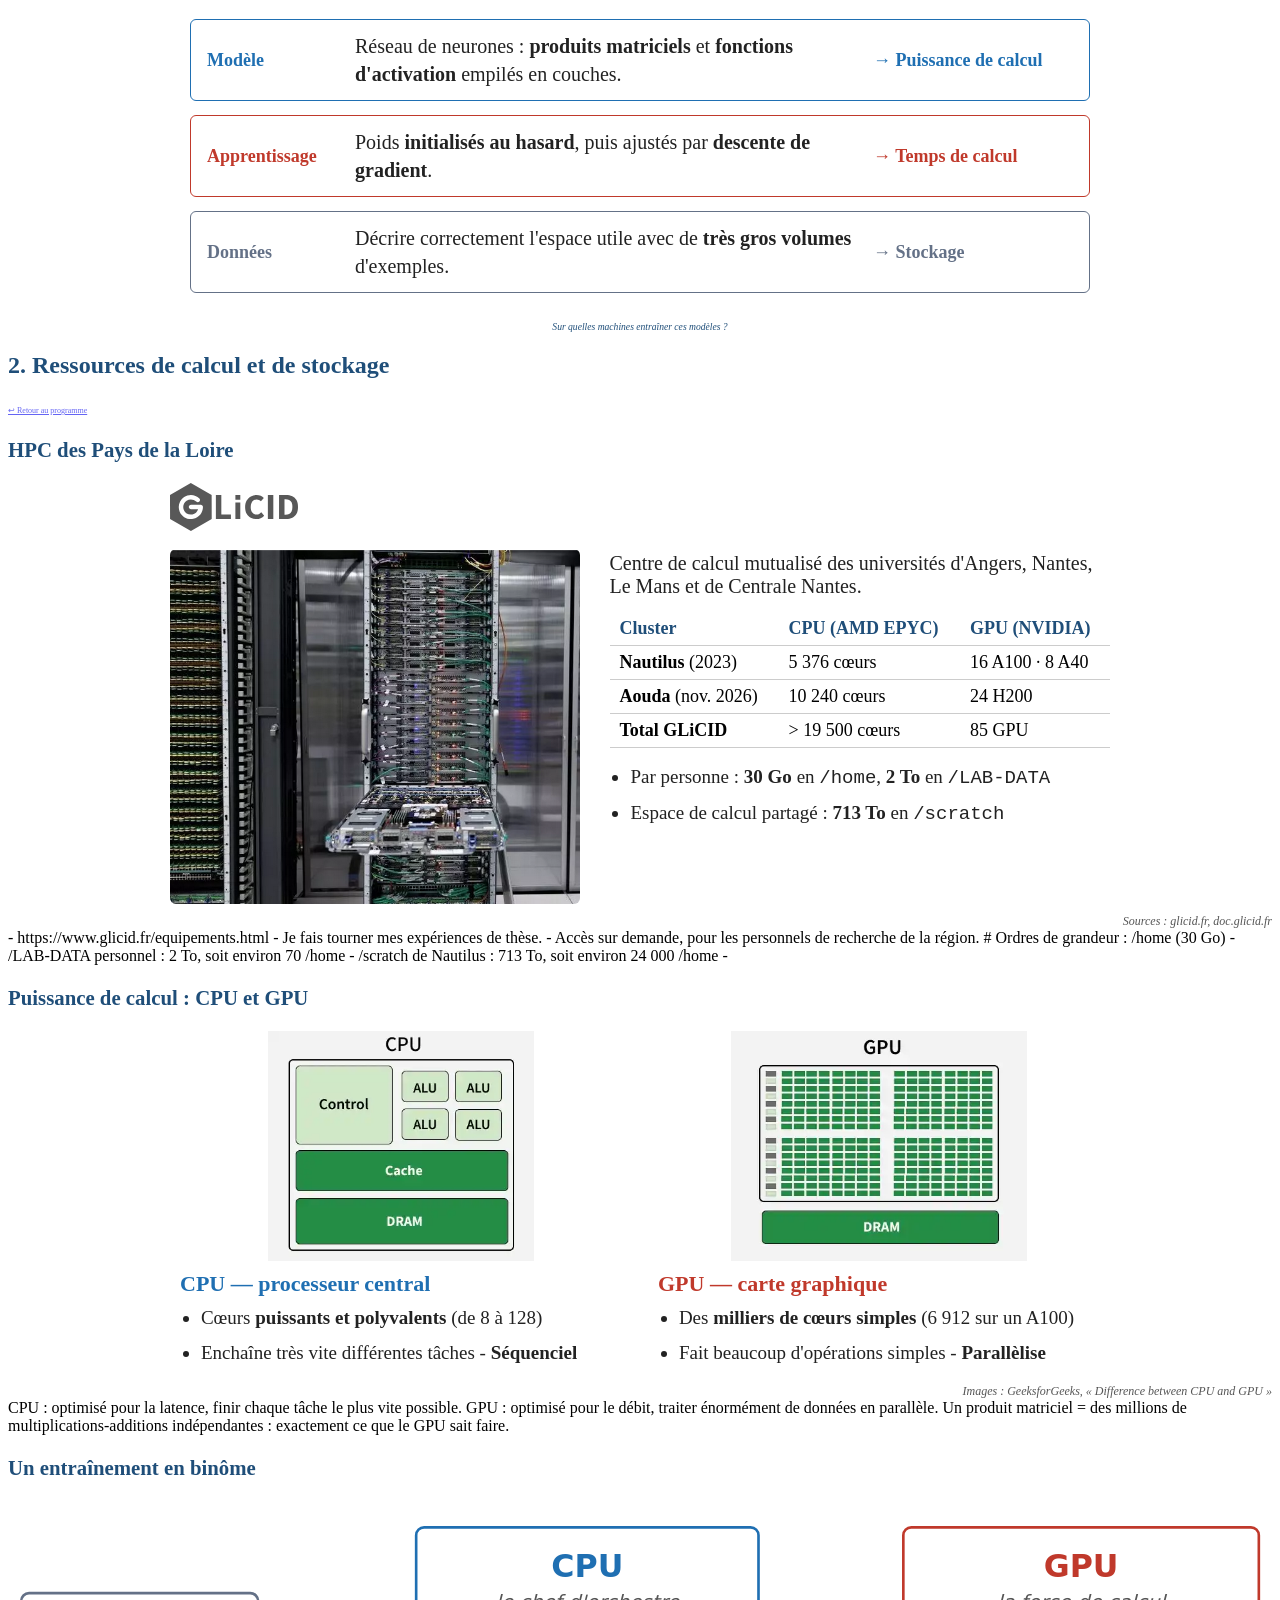
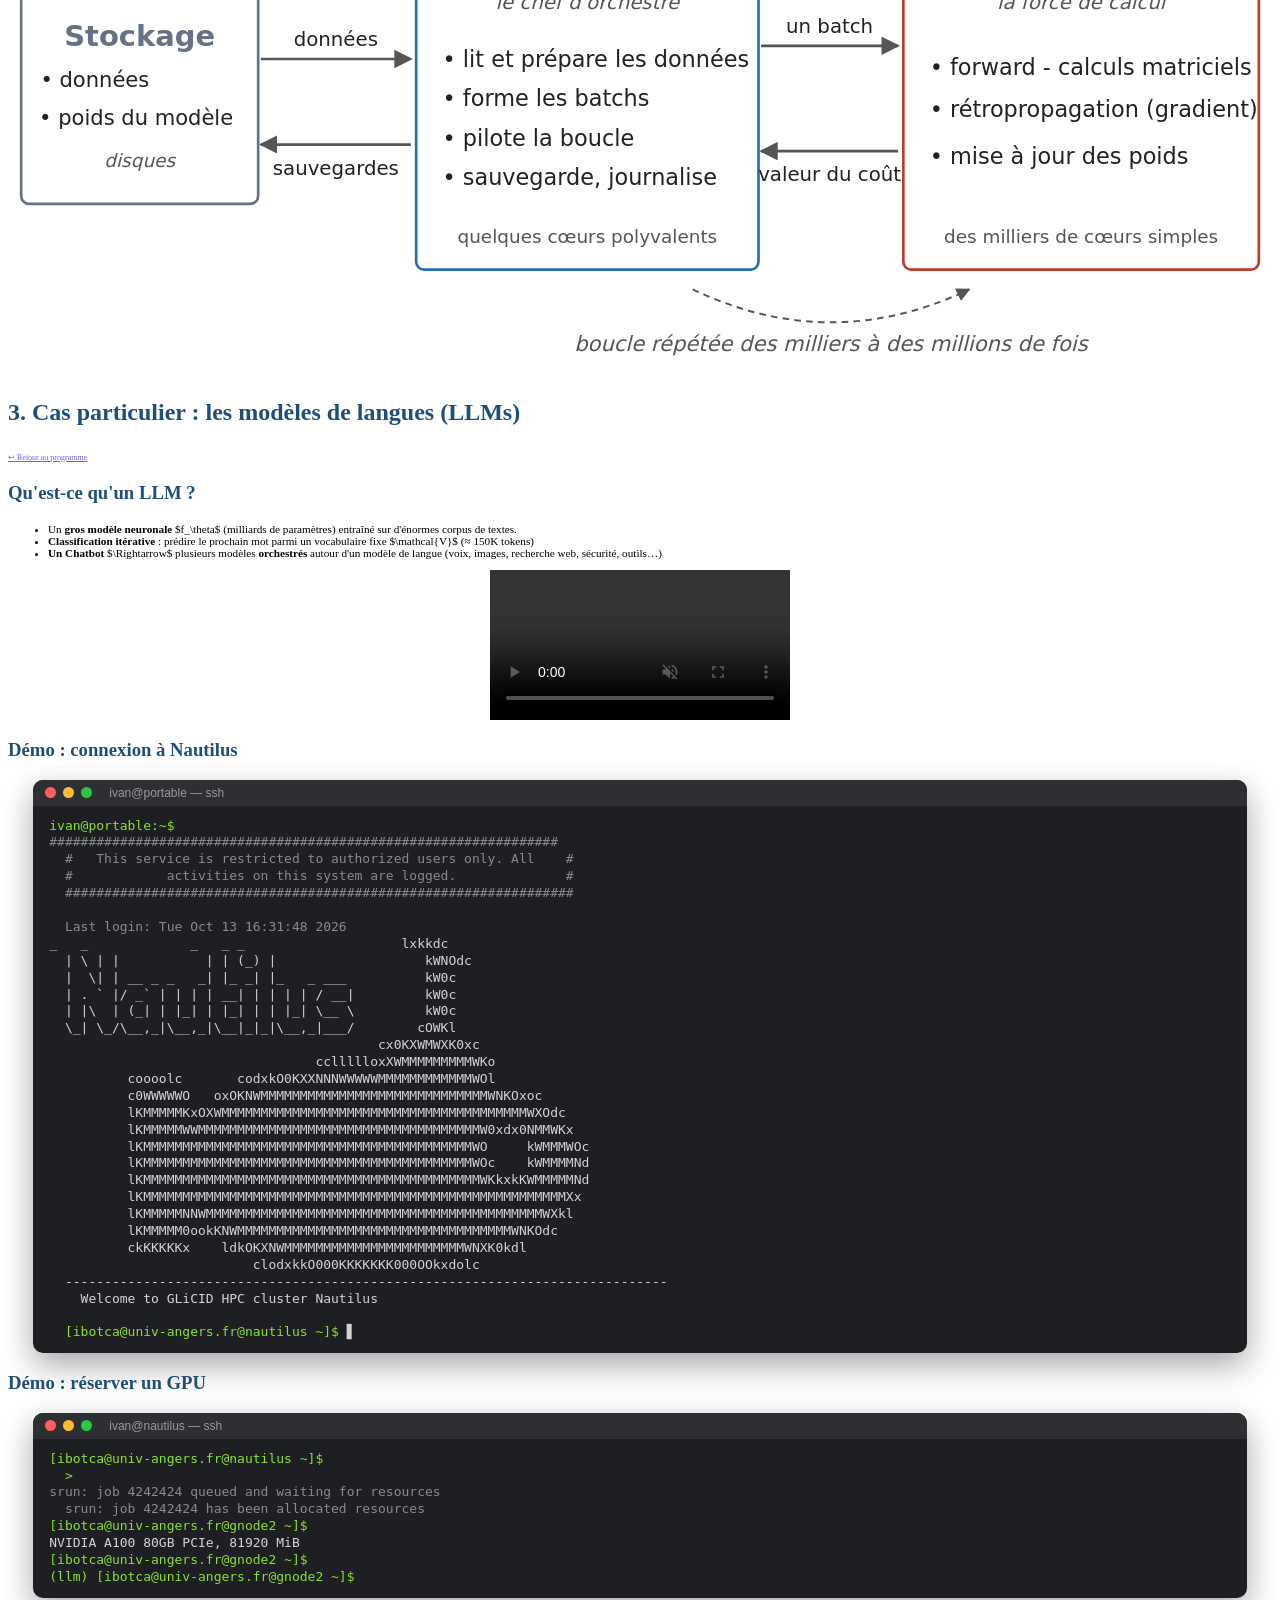
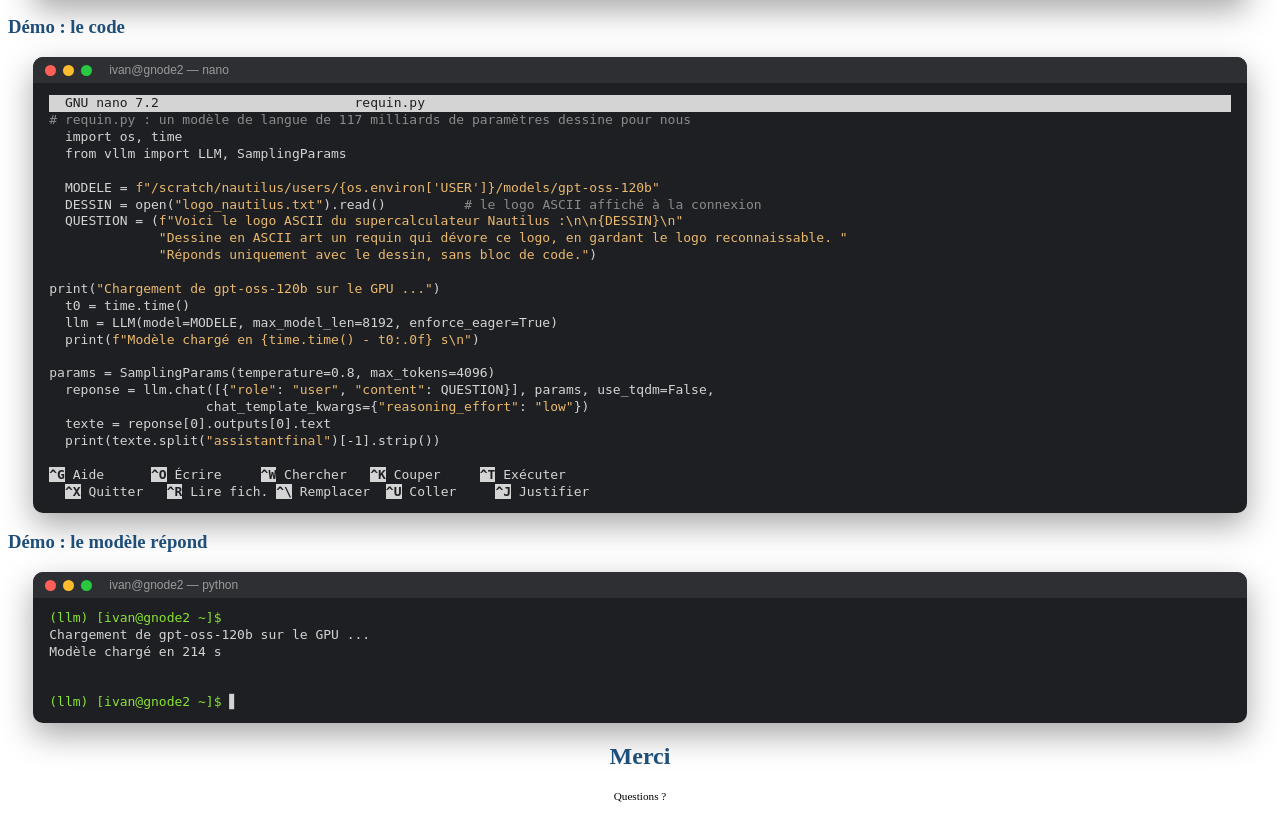
==== commit b1dc0b17: "add seem to be on Nautilus" ====
--- a/index.html
+++ b/index.html
@@ -571,31 +571,152 @@
 
     </section>
 
-    <!-- ========================================== -->
-    <!-- SECTION 3 : CAS PARTICULIER DES MODELES DE LANGUES -->
-    <!-- ========================================== -->
-    <section id="modeles-langues">
-      <h2>3. Cas particulier : les modèles de langues (LLMs)</h2>
-      <!-- <p>Contenu sur les LLM, architecture Transformer, etc...</p> -->
-      <p><a href="#/1" style="font-size: 0.5em; opacity: 0.6;">↩ Retour au programme</a></p>
-    </section>
-
-    <section>
-      <section id="llm-definition">
-        <h3>Qu'est-ce qu'un LLM ?</h3>
-
-        <ul style="font-size: 0.7em">
-          <li>Un <strong> gros modèle neuronale</strong> $f_\theta$ (milliards de paramètres) entraîné sur d'énormes corpus de textes.</li>
-          <li> <strong>Classification itérative</strong> : prédire le prochain mot parmi un vocabulaire fixe $\mathcal{V}$
-              (≈ 150K tokens)</li>
-          <li><strong>Un Chatbot</strong> $\Rightarrow$ plusieurs modèles <strong>orchestrés</strong> autour d'un modèle de langue (voix, images, recherche web, sécurité, outils…)</li>
-        </ul>
-
-        <video class="fragment" muted controls preload="auto" src="assets/videos/autoregressif.mp4"
-              style="display: block; max-height: 330px; width: auto; margin: 0.4em auto 0;"></video>
-        </section>
-
-      </section>
+    
+<!-- ========================================== -->
+<!-- SECTION 3 : CAS PARTICULIER DES MODELES DE LANGUES -->
+<!-- ========================================== -->
+<section id="modeles-langues">
+  <h2>3. Cas particulier : les modèles de langues (LLMs)</h2>
+  <!-- <p>Contenu sur les LLM, architecture Transformer, etc...</p> -->
+  <p><a href="#/1" style="font-size: 0.5em; opacity: 0.6;">↩ Retour au programme</a></p>
+  </section>
+  
+  <section>
+    <section id="llm-definition">
+    <h3>Qu'est-ce qu'un LLM ?</h3>
+  
+    <ul style="font-size: 0.7em">
+    <li>Un <strong> gros modèle neuronale</strong> $f_\theta$ (milliards de paramètres) entraîné sur d'énormes corpus de textes.</li>
+    <li> <strong>Classification itérative</strong> : prédire le prochain mot parmi un vocabulaire fixe $\mathcal{V}$
+                  (≈ 150K tokens)</li>
+    <li><strong>Un Chatbot</strong> $\Rightarrow$ plusieurs modèles <strong>orchestrés</strong> autour d'un modèle de langue (voix, images, recherche web, sécurité, outils…)</li>
+    </ul>
+  
+    <video class="fragment" muted controls preload="auto" src="assets/videos/autoregressif.mp4"
+    style="display: block; max-height: 330px; width: auto; margin: 0.4em auto 0;"></video>
+    </section>
+  
+  <!-- ===== Démo 1 : connexion ===== -->
+  <section id="demo-ssh">
+  <h3>Démo : connexion à Nautilus</h3>
+  <div class="term">
+    <div class="barre"><i style="background:#ff5f57"></i><i style="background:#febc2e"></i><i style="background:#28c840"></i><span>ivan@portable — ssh</span></div>
+  <pre>
+  <div><span class="p">ivan@portable:~$ </span><span class="tape fragment">ssh nautilus</span></div>
+  <div class="fragment dim">#################################################################
+  #   This service is restricted to authorized users only. All    #
+  #            activities on this system are logged.              #
+  #################################################################
+  
+  Last login: Tue Oct 13 16:31:48 2026</div>
+  <div class="fragment">_   _             _   _ _                    lxkkdc
+  | \ | |           | | (_) |                   kWNOdc
+  |  \| | __ _ _   _| |_ _| |_   _ ___          kW0c
+  | . ` |/ _` | | | | __| | | | | / __|         kW0c
+  | |\  | (_| | |_| | |_| | | |_| \__ \         kW0c
+  \_| \_/\__,_|\__,_|\__|_|_|\__,_|___/        cOWKl
+                                          cx0KXWMWXK0xc
+                                  ccllllloxXWMMMMMMMMMWKo
+          coooolc       codxkO0KXXNNNWWWWWMMMMMMMMMMMMWOl
+          c0WWWWWO   oxOKNWMMMMMMMMMMMMMMMMMMMMMMMMMMMMMWNKOxoc
+          lKMMMMMKxOXWMMMMMMMMMMMMMMMMMMMMMMMMMMMMMMMMMMMMMMMWXOdc
+          lKMMMMMWWMMMMMMMMMMMMMMMMMMMMMMMMMMMMMMMMMMMMW0xdx0NMMWKx
+          lKMMMMMMMMMMMMMMMMMMMMMMMMMMMMMMMMMMMMMMMMMMWO     kWMMMWOc
+          lKMMMMMMMMMMMMMMMMMMMMMMMMMMMMMMMMMMMMMMMMMMWOc    kWMMMMNd
+          lKMMMMMMMMMMMMMMMMMMMMMMMMMMMMMMMMMMMMMMMMMMMWKkxkKWMMMMMNd
+          lKMMMMMMMMMMMMMMMMMMMMMMMMMMMMMMMMMMMMMMMMMMMMMMMMMMMMMMXx
+          lKMMMMMNNWMMMMMMMMMMMMMMMMMMMMMMMMMMMMMMMMMMMMMMMMMMMWXkl
+          lKMMMMM0ookKNWMMMMMMMMMMMMMMMMMMMMMMMMMMMMMMMMMMMWNKOdc
+          ckKKKKKx    ldkOKXNWMMMMMMMMMMMMMMMMMMMMMMMWNXK0kdl
+                          clodxkkO000KKKKKKK000OOkxdolc
+  -----------------------------------------------------------------------------
+    Welcome to GLiCID HPC cluster Nautilus
+  
+  <span class="p">[ibotca@univ-angers.fr@nautilus ~]$ </span><span class="curseur"></span></div>
+  </pre>
+  </div>
+  </section>
+  
+  
+  <!-- ===== Démo 2 : réservation d'un GPU ===== -->
+  <section id="demo-srun">
+  <h3>Démo : réserver un GPU</h3>
+  <div class="term">
+    <div class="barre"><i style="background:#ff5f57"></i><i style="background:#febc2e"></i><i style="background:#28c840"></i><span>ivan@nautilus — ssh</span></div>
+  <pre>
+  <div><span class="p">[ibotca@univ-angers.fr@nautilus ~]$ </span><span class="fragment"><span class="tape">srun -M nautilus --qos=debug -p gpu -C gpu_a100 --gres=gpu:1 \</span>
+  <span class="p">> </span><span class="tape suite">--time=00:20:00 --pty bash</span></span></div>
+
+  <div class="fragment dim">srun: job 4242424 queued and waiting for resources
+  srun: job 4242424 has been allocated resources</div>
+  <!-- À REMPLACER : nom du nœud réel -->
+  <div class="fragment"><span class="p">[ibotca@univ-angers.fr@gnode2 ~]$ </span><span class="tape">nvidia-smi --query-gpu=name,memory.total --format=csv,noheader</span></div>
+  <div class="fragment">NVIDIA A100 80GB PCIe, 81920 MiB</div>
+  <div class="fragment"><span class="p">[ibotca@univ-angers.fr@gnode2 ~]$ </span><span class="tape">micromamba activate llm</span></div>
+  <div class="fragment"><span class="p">(llm) [ibotca@univ-angers.fr@gnode2 ~]$ </span><span class="tape">nano requin.py</span></div>
+  </pre>
+  </div>
+  </section>
+  
+  
+  <!-- ===== Démo 3 : le code dans nano ===== -->
+  <section id="demo-nano">
+  <h3>Démo : le code</h3>
+  <div class="term">
+    <div class="barre"><i style="background:#ff5f57"></i><i style="background:#febc2e"></i><i style="background:#28c840"></i><span>ivan@gnode2 — nano</span></div>
+  <pre>
+  <div class="nano-haut">  GNU nano 7.2                         requin.py                                     </div>
+  <div class="fragment"><span class="com"># requin.py : un modèle de langue de 117 milliards de paramètres dessine pour nous</span>
+  import os, time
+  from vllm import LLM, SamplingParams
+  
+  MODELE = <span class="str">f"/scratch/nautilus/users/{os.environ['USER']}/models/gpt-oss-120b"</span>
+  DESSIN = open(<span class="str">"logo_nautilus.txt"</span>).read()          <span class="com"># le logo ASCII affiché à la connexion</span>
+  QUESTION = (<span class="str">f"Voici le logo ASCII du supercalculateur Nautilus :\n\n{DESSIN}\n"</span>
+              <span class="str">"Dessine en ASCII art un requin qui dévore ce logo, en gardant le logo reconnaissable. "</span>
+              <span class="str">"Réponds uniquement avec le dessin, sans bloc de code."</span>)</div>
+  <div></div>
+  <div class="fragment">print(<span class="str">"Chargement de gpt-oss-120b sur le GPU ..."</span>)
+  t0 = time.time()
+  llm = LLM(model=MODELE, max_model_len=8192, enforce_eager=True)
+  print(<span class="str">f"Modèle chargé en {time.time() - t0:.0f} s\n"</span>)</div>
+  <div></div>
+  <div class="fragment">params = SamplingParams(temperature=0.8, max_tokens=4096)
+  reponse = llm.chat([{<span class="str">"role"</span>: <span class="str">"user"</span>, <span class="str">"content"</span>: QUESTION}], params, use_tqdm=False,
+                    chat_template_kwargs={<span class="str">"reasoning_effort"</span>: <span class="str">"low"</span>})
+  texte = reponse[0].outputs[0].text
+  print(texte.split(<span class="str">"assistantfinal"</span>)[-1].strip())</div>
+  <div></div>
+  <div class="nano-bas"><b>^G</b> Aide      <b>^O</b> Écrire     <b>^W</b> Chercher   <b>^K</b> Couper     <b>^T</b> Exécuter
+  <b>^X</b> Quitter   <b>^R</b> Lire fich. <b>^\</b> Remplacer  <b>^U</b> Coller     <b>^J</b> Justifier</div>
+  </pre>
+  </div>
+  </section>
+  
+  
+  <!-- ===== Démo 4 : exécution ===== -->
+  <section id="demo-run">
+  <h3>Démo : le modèle répond</h3>
+  <div class="term">
+    <div class="barre"><i style="background:#ff5f57"></i><i style="background:#febc2e"></i><i style="background:#28c840"></i><span>ivan@gnode2 — python</span></div>
+  <pre>
+  <div><span class="p">(llm) [ivan@gnode2 ~]$ </span><span class="tape fragment">python requin.py</span></div>
+  <div class="fragment">Chargement de gpt-oss-120b sur le GPU ...</div>
+  <!-- À REMPLACER : temps de chargement réel -->
+  <div class="fragment">Modèle chargé en 214 s</div>
+  <div></div>
+  <!-- À REMPLACER : colle ici le dessin réellement produit par le modèle -->
+  <div class="fragment stream">
+          [ colle ici le dessin produit par le modèle ]
+  
+  </div>
+  <div class="fragment"><span class="p">(llm) [ivan@gnode2 ~]$ </span><span class="curseur"></span></div>
+  </pre>
+  </div>
+  </section>
+  
+  </section>
+
 
     <!-- Conclusion -->
     <section class="center">
@@ -673,5 +794,14 @@
     if (event.currentSlide.contains(slider)) slider.focus();
   });
 </script>
+
+<script>
+  // Longueur de chaque commande (vitesse de frappe) et nombre de lignes de la sortie du modèle
+  document.querySelectorAll('.term .tape').forEach(t =>
+    t.style.setProperty('--n', [...t.textContent].length));
+  document.querySelectorAll('.term .stream').forEach(s =>
+    s.style.setProperty('--l', s.textContent.split('\n').length));
+</script>
+
 </body>
 </html>
--- a/custom.css
+++ b/custom.css
@@ -422,4 +422,56 @@
   text-align: left;
 }
 .reveal .glicid-table th { font-weight: 600; color: var(--accent); }
-.reveal .glicid-table td { white-space: nowrap; }+.reveal .glicid-table td { white-space: nowrap; }
+
+
+  .reveal .term {
+    width: 96%; margin: 0 auto; text-align: left;
+    background: #1e1f22; color: #d4d4d4;
+    border-radius: 10px; overflow: hidden;
+    box-shadow: 0 12px 32px rgba(0, 0, 0, .35);
+  }
+  .reveal .term .barre {
+    display: flex; align-items: center; gap: 7px;
+    padding: 7px 12px; background: #2d2f33;
+    font: 12px/1 sans-serif; color: #9a9a9a;
+  }
+  .reveal .term .barre i { width: 11px; height: 11px; border-radius: 50%; display: inline-block; }
+  .reveal .term .barre span { margin-left: 10px; }
+  /* <pre> pour que KaTeX/MathJax ignorent les "$" des invites */
+  .reveal .term pre {
+    margin: 0; padding: 12px 16px; width: auto; box-shadow: none; background: none;
+    font: 13px/1.3 "DejaVu Sans Mono", Menlo, Consolas, monospace;
+    white-space: normal; word-wrap: normal; color: inherit;
+  }
+  .reveal .term pre > div { white-space: pre; min-height: 1.3em; }
+  .reveal .term .p { color: #8ae234; }            /* invite */
+  .reveal .term .dim { color: #8b8b8b; }          /* sorties secondaires */
+  .reveal .term .com { color: #8b8b8b; }          /* commentaires python */
+  .reveal .term .str { color: #e9b96e; }          /* chaînes python */
+  .reveal .slides section .term .fragment { transition: opacity .1s; }
+ 
+  /* Frappe au clavier : la commande s'écrit quand la ligne apparaît */
+  .reveal .term .tape {
+    display: inline-block; vertical-align: bottom;
+    overflow: hidden; white-space: pre; width: 0;
+  }
+  .reveal .term .visible .tape, .reveal .term .tape.visible {
+    animation: frappe min(calc(var(--n) * 45ms), 2.2s) steps(var(--n)) forwards;
+  }
+  .reveal .term .tape.suite { animation-delay: 2.3s; }   /* 2e ligne d'une commande coupée par \ */
+  @keyframes frappe { to { width: calc(var(--n) * 1ch); } }
+ 
+  /* Curseur clignotant */
+  .reveal .term .curseur::after { content: "▋"; animation: clign 1s steps(1) infinite; }
+  @keyframes clign { 50% { opacity: 0; } }
+ 
+  /* Sortie du modèle qui se déroule ligne par ligne */
+  .reveal .term .stream { overflow: hidden; max-height: 0; }
+  .reveal .term .stream.visible {
+    animation: deroule calc(var(--l) * 120ms) steps(var(--l)) forwards;
+  }
+  @keyframes deroule { to { max-height: calc(var(--l) * 1.3em); } }
+ 
+  /* Éditeur nano */
+  .reveal .term .nano-haut, .reveal .term .nano-bas b { background: #d4d4d4; color: #1e1f22; }
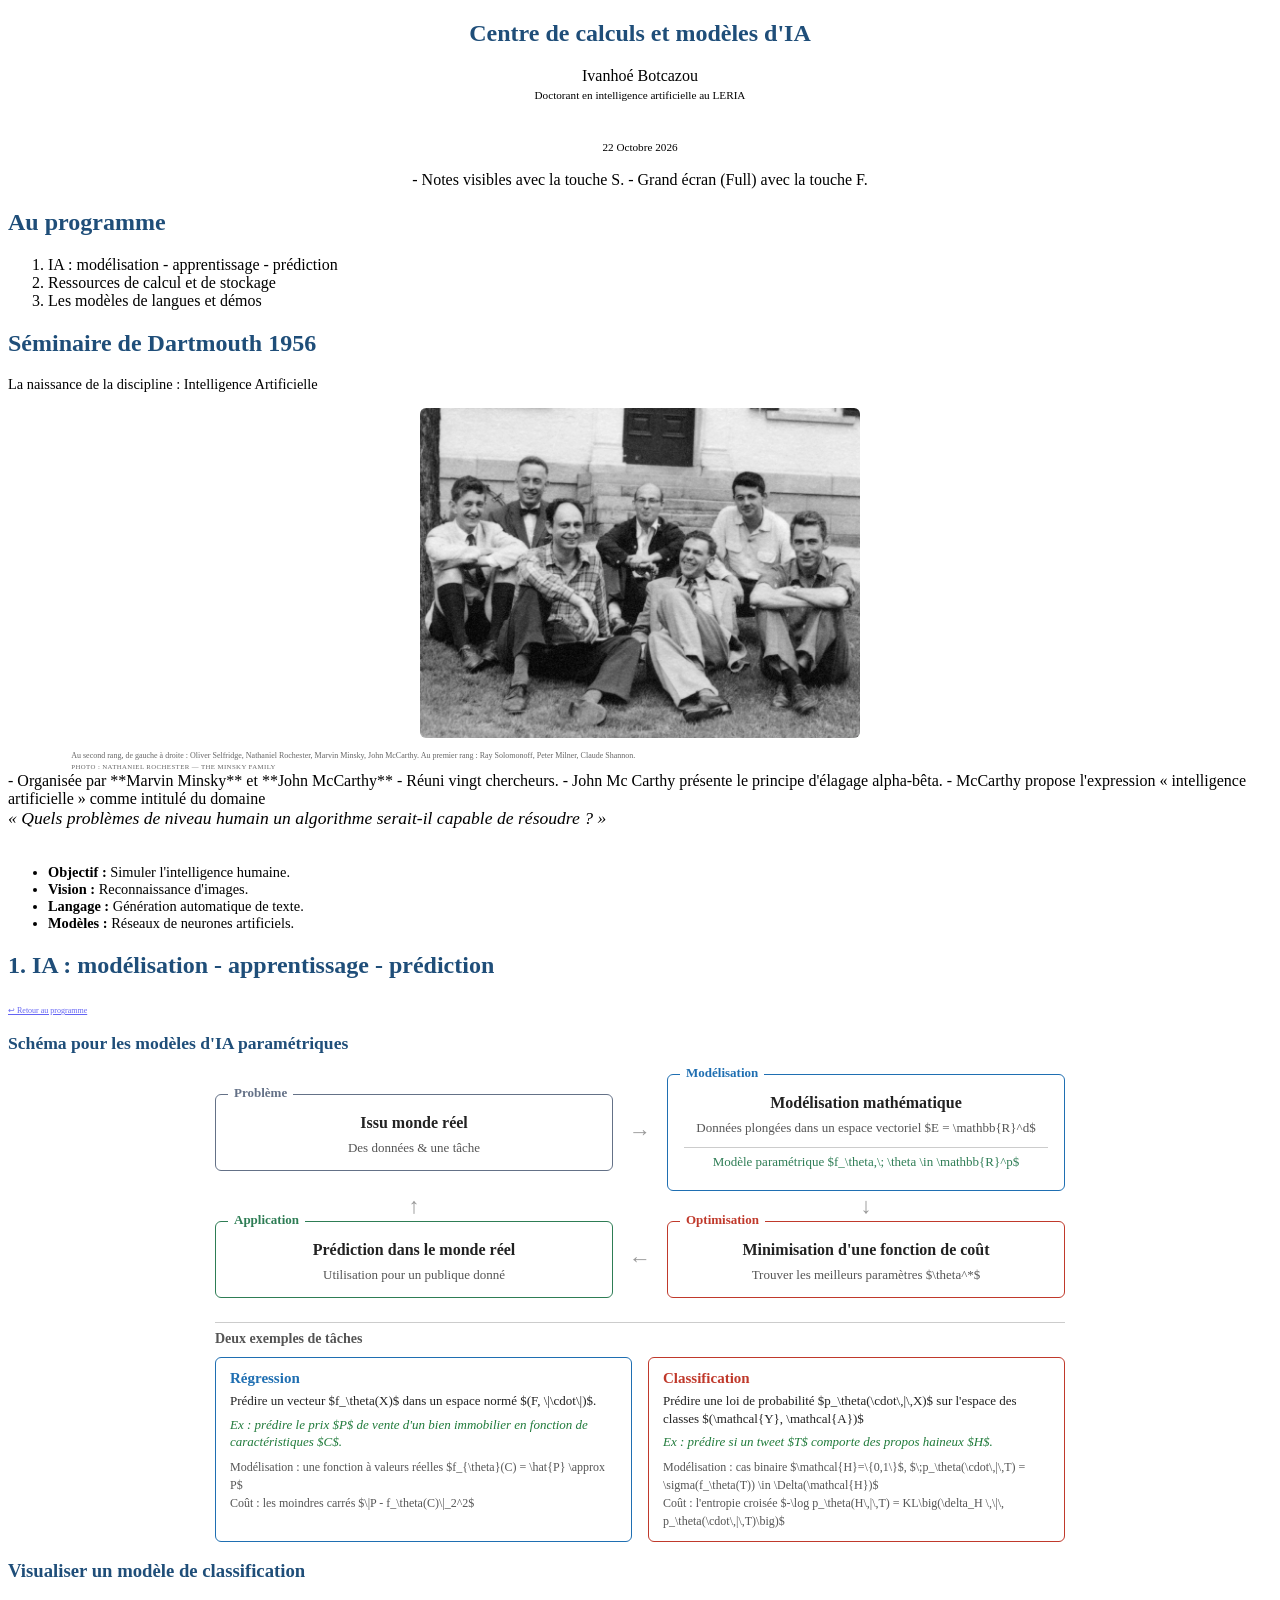
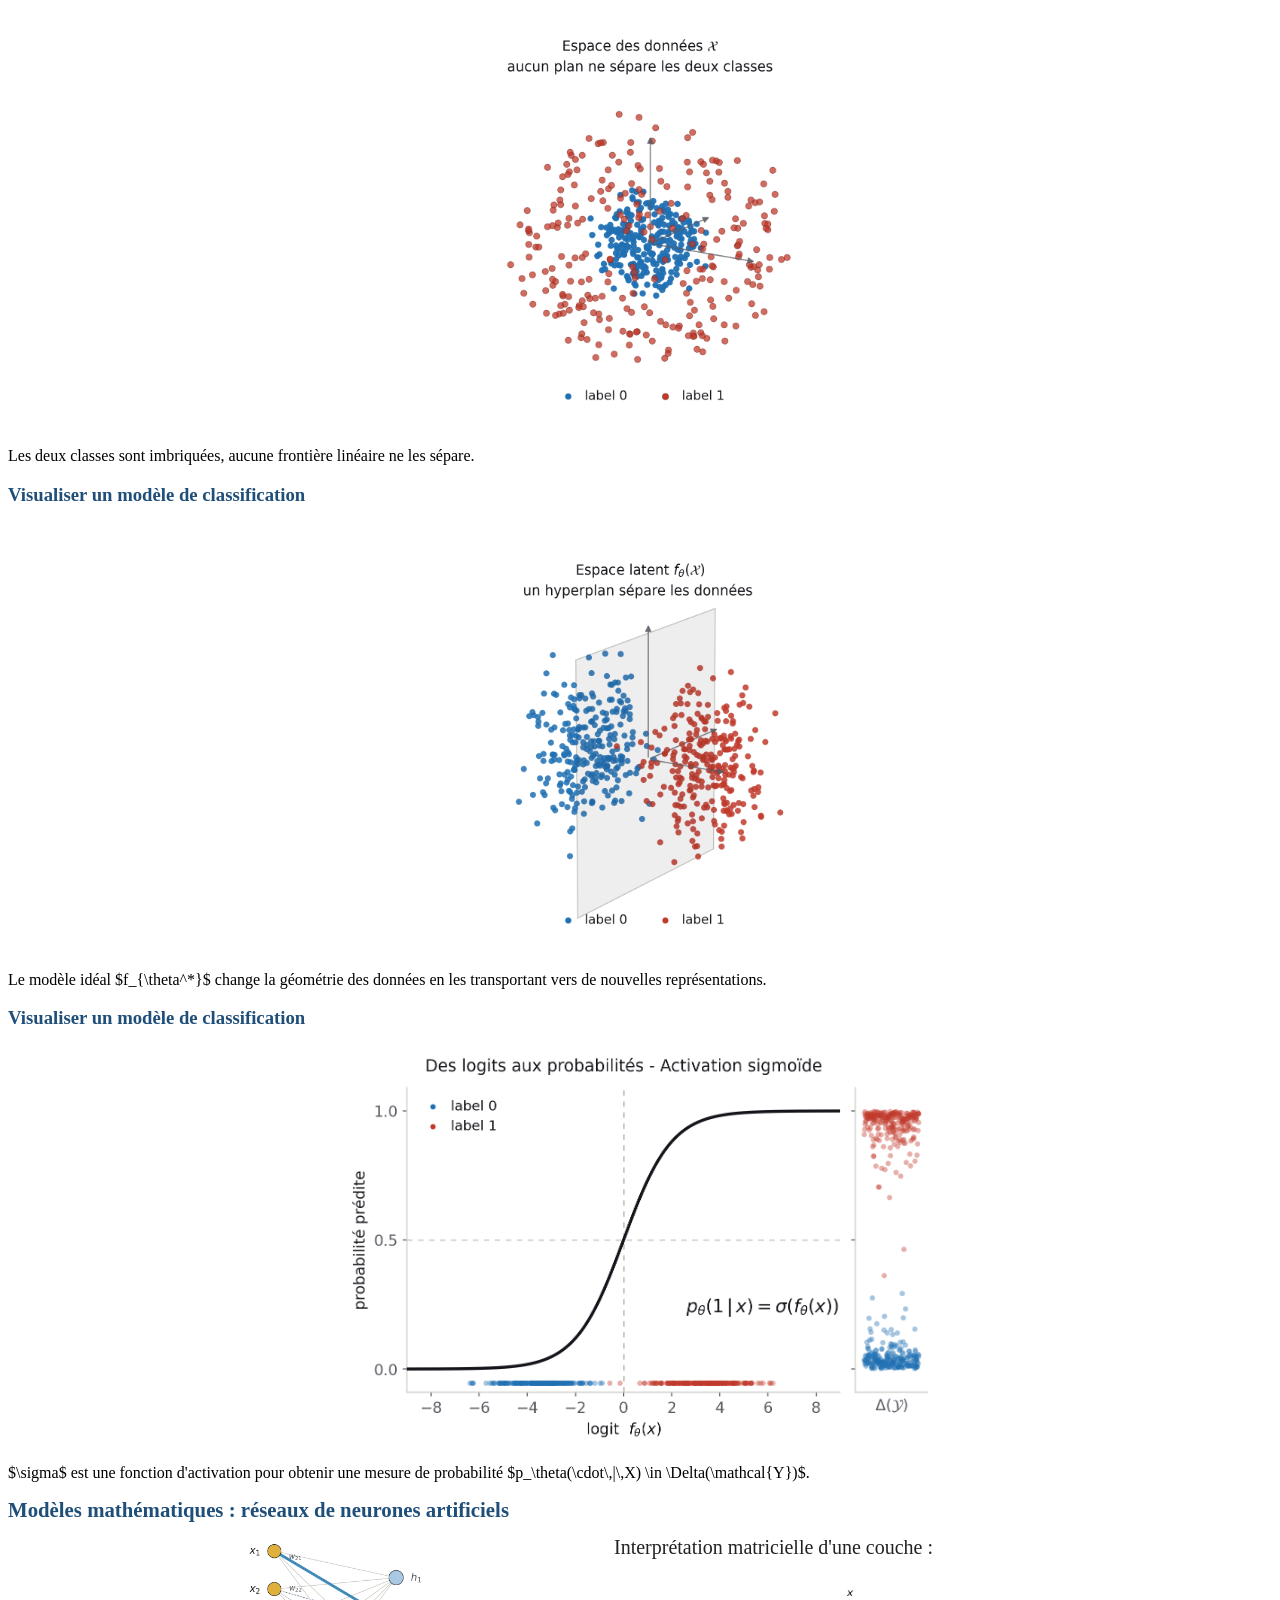
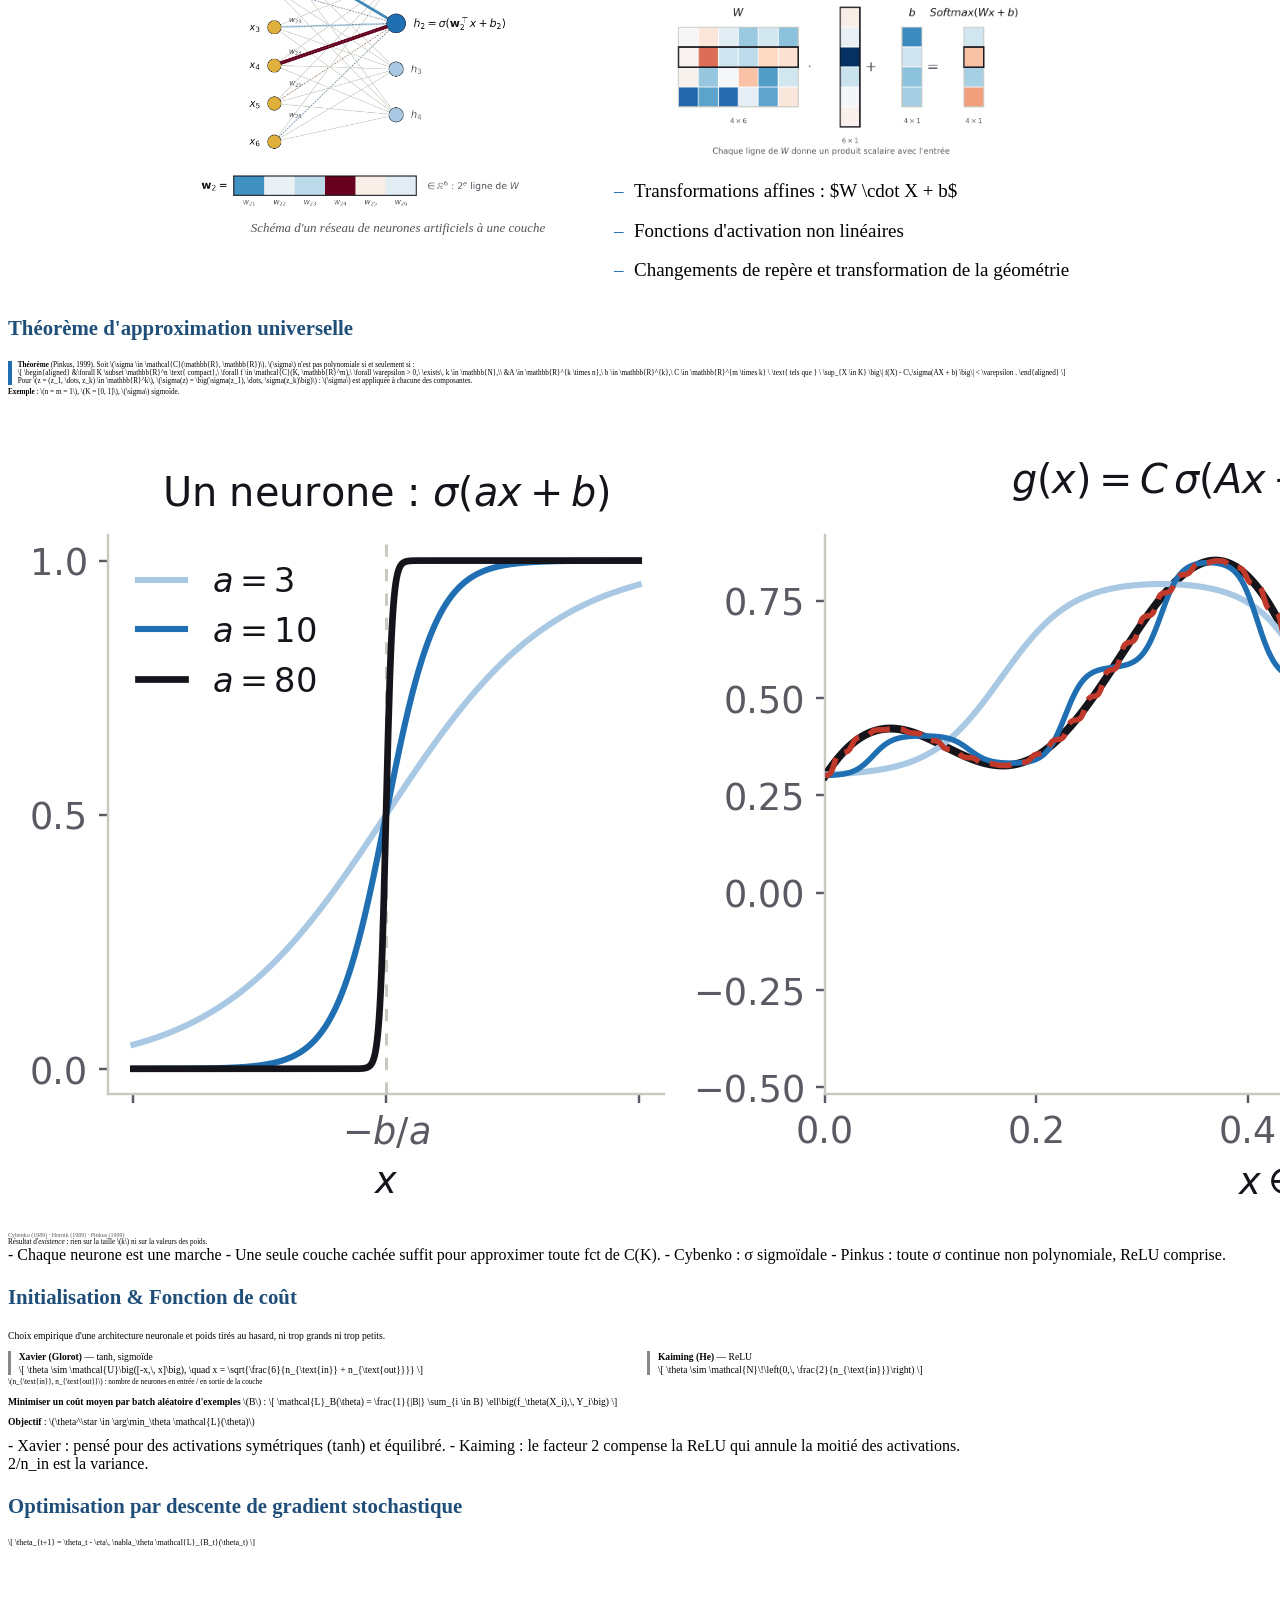
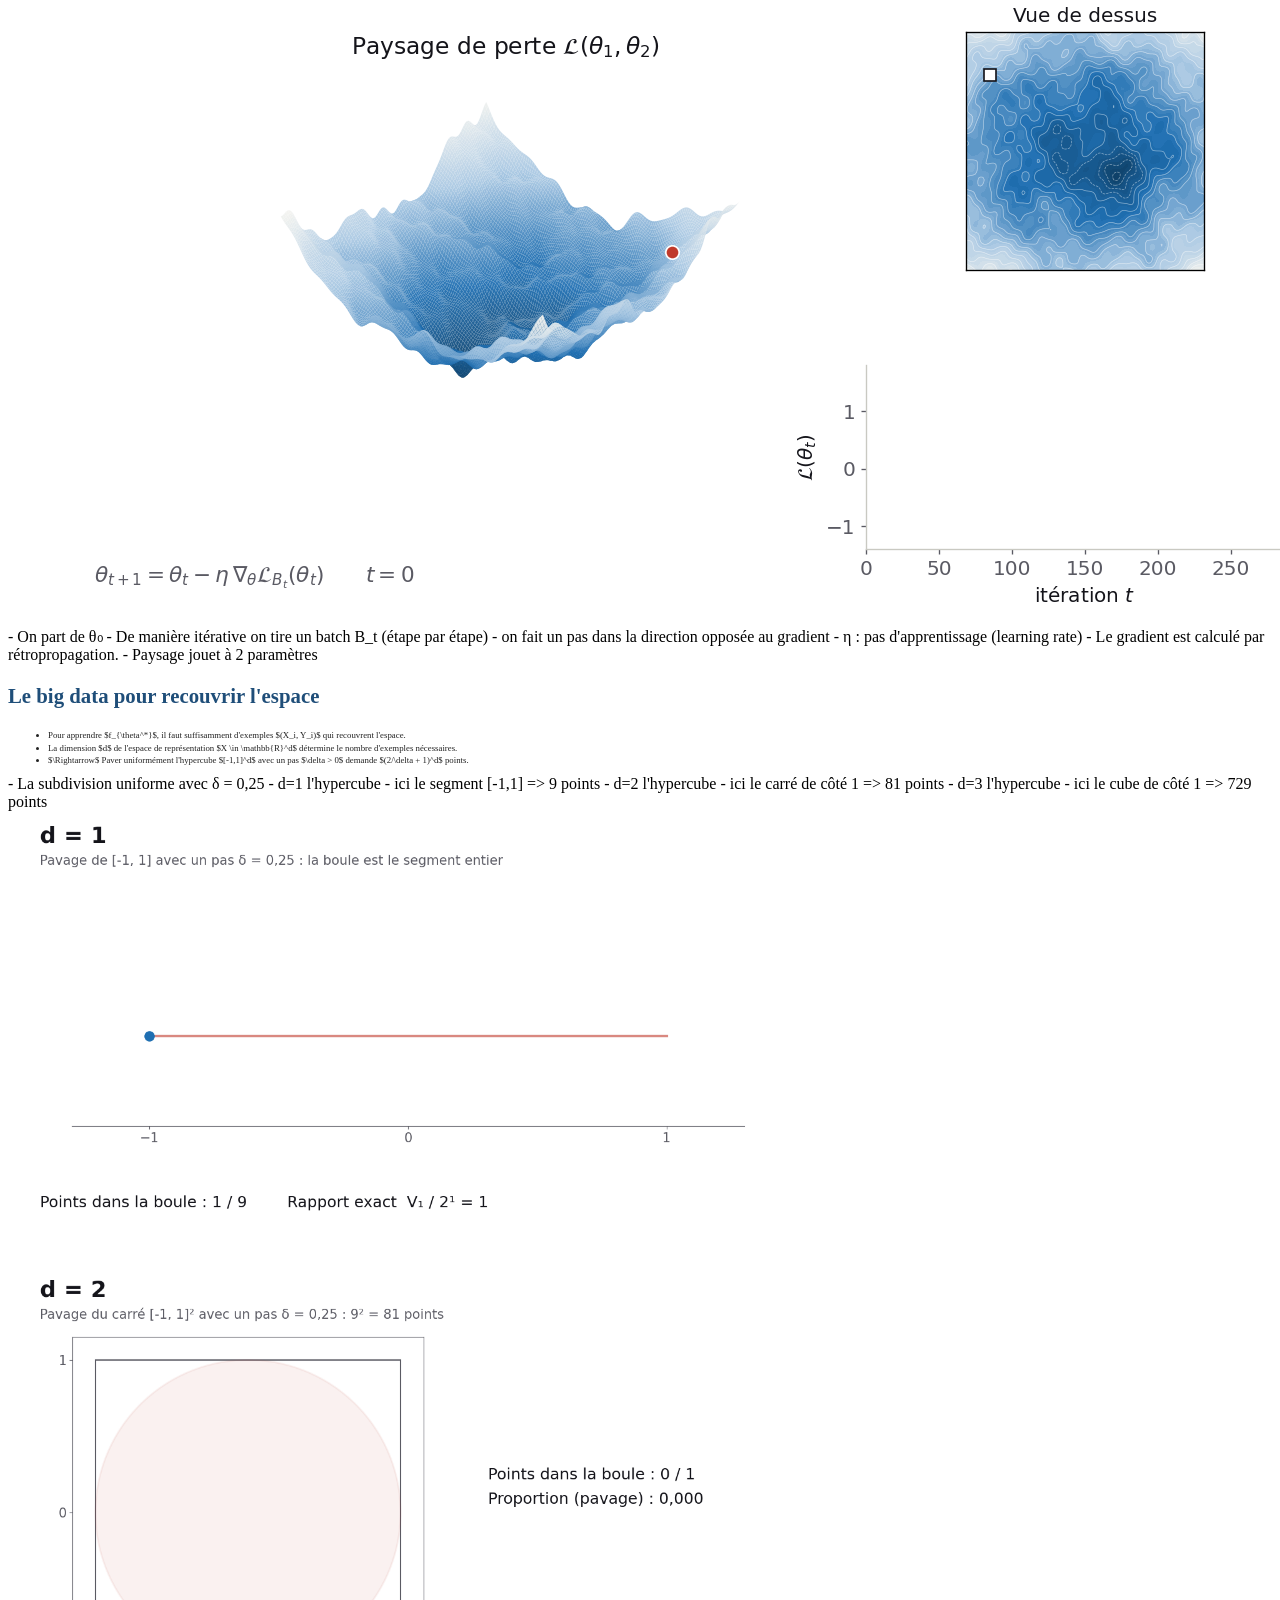
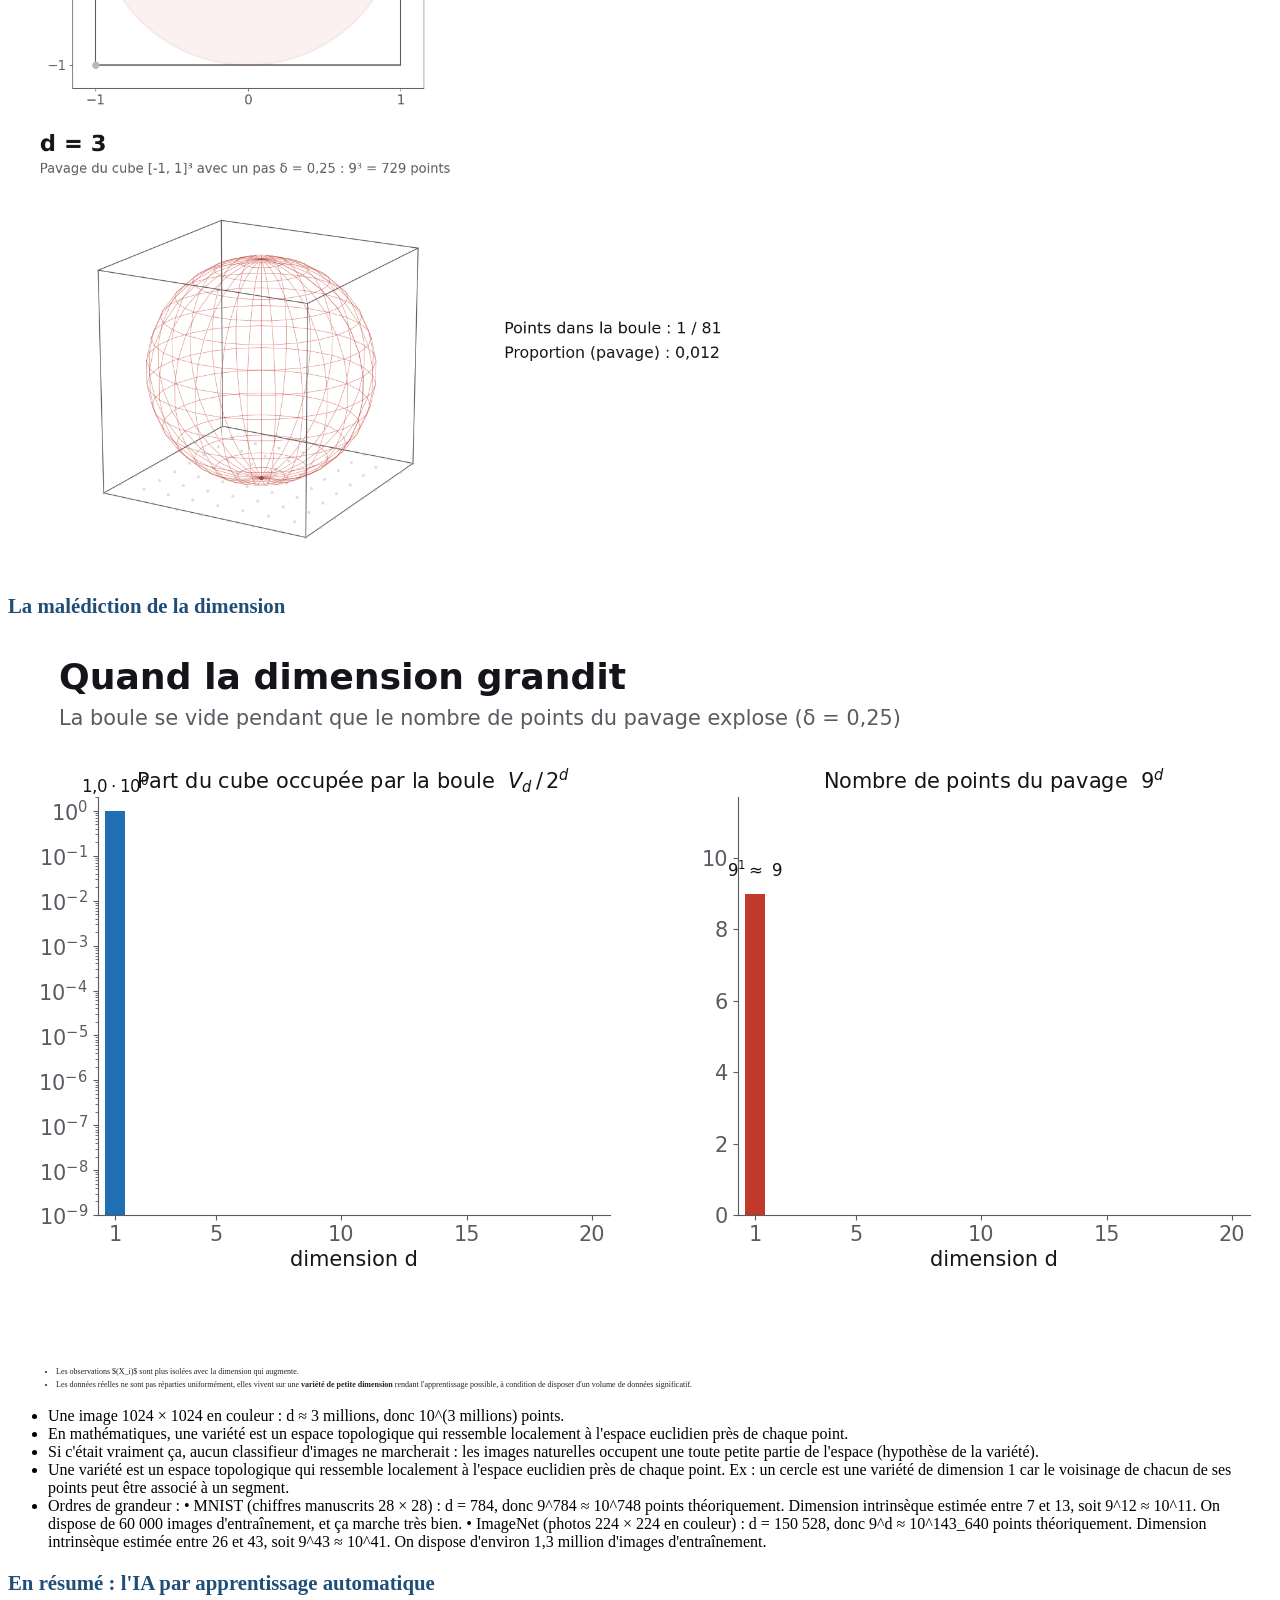
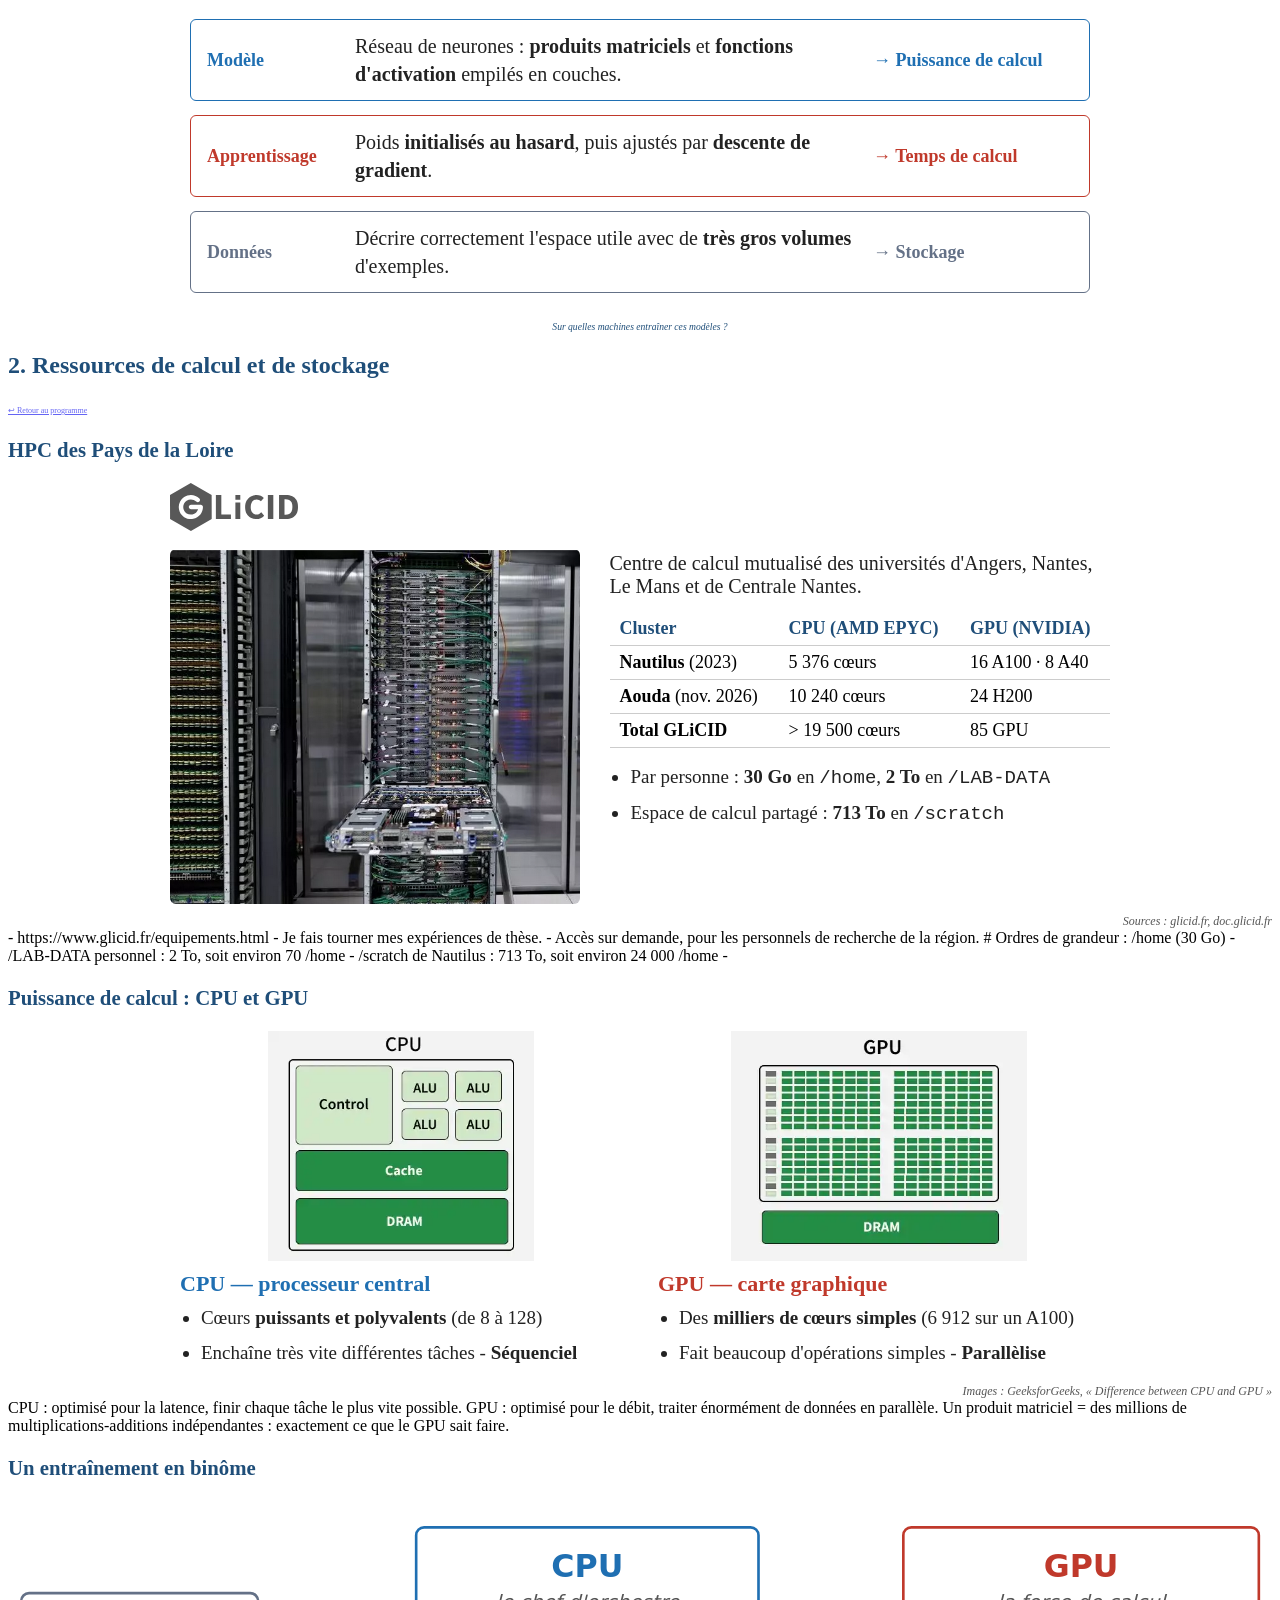
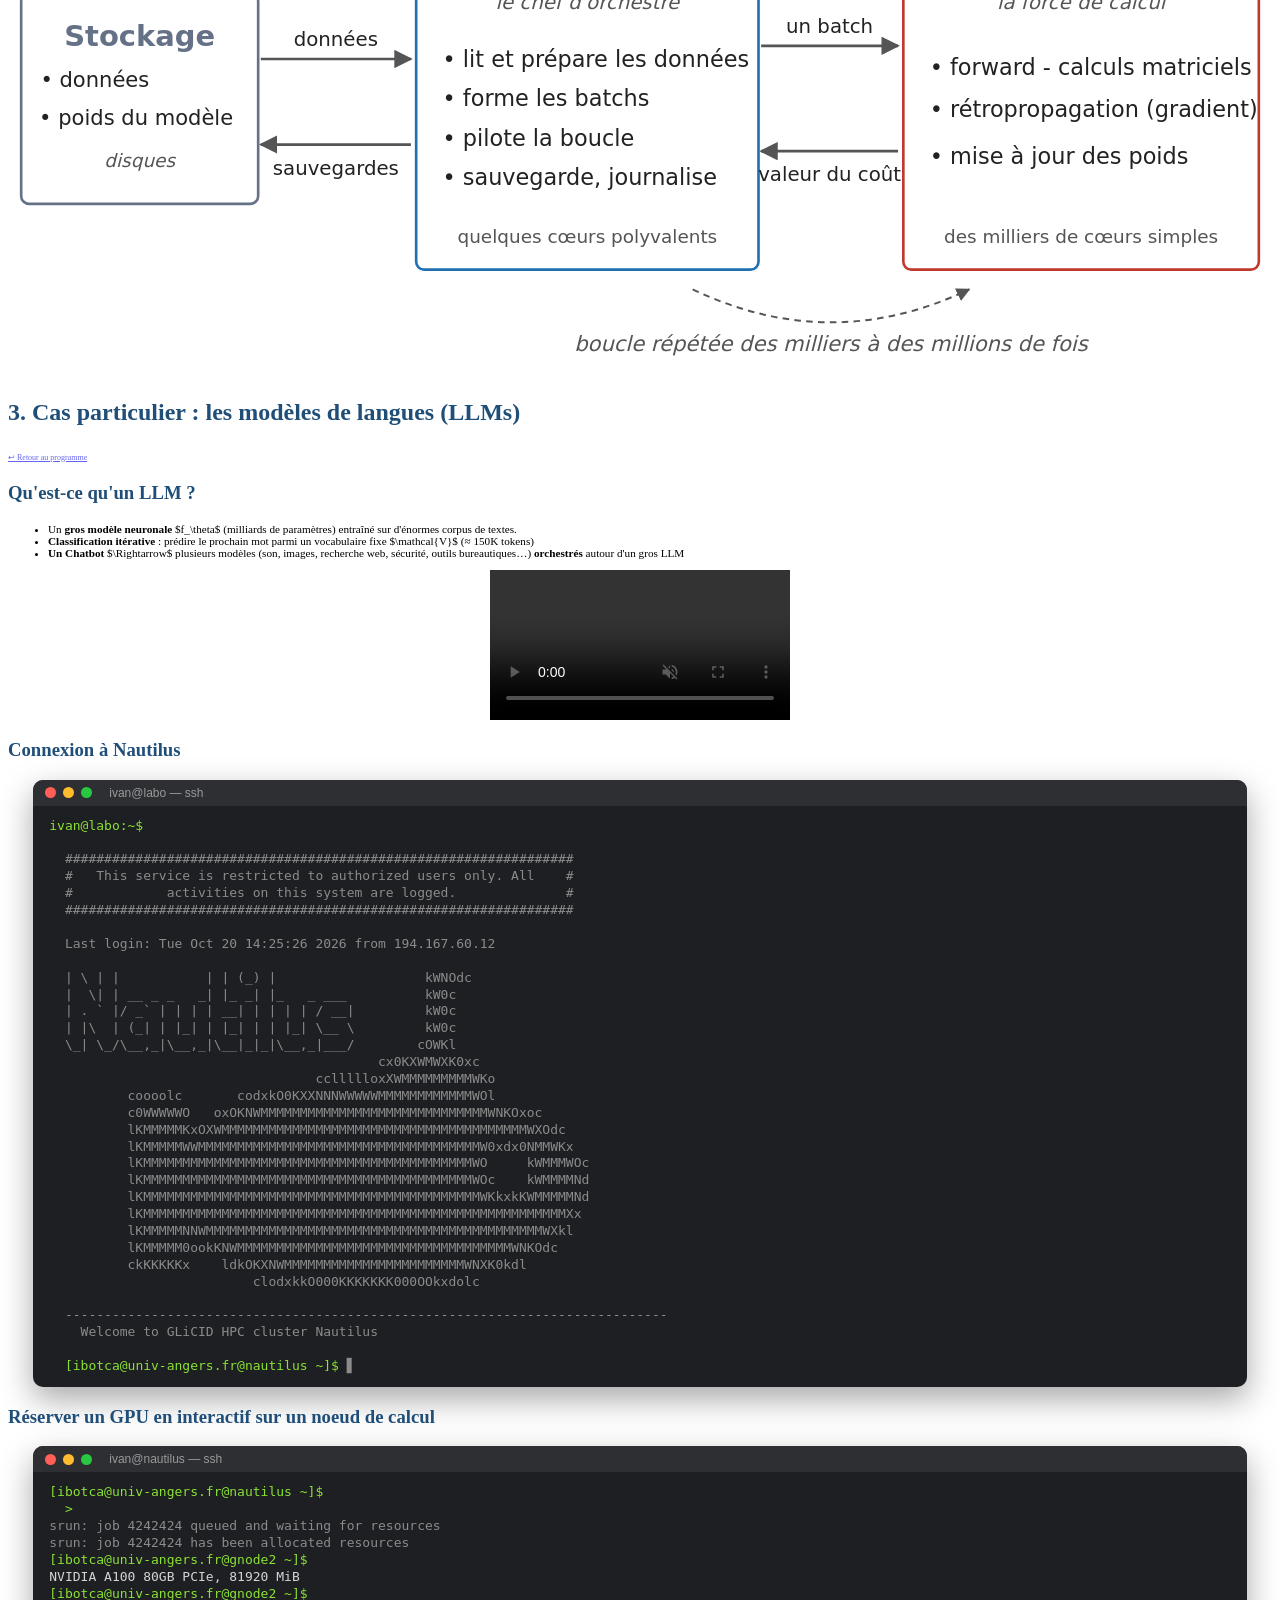
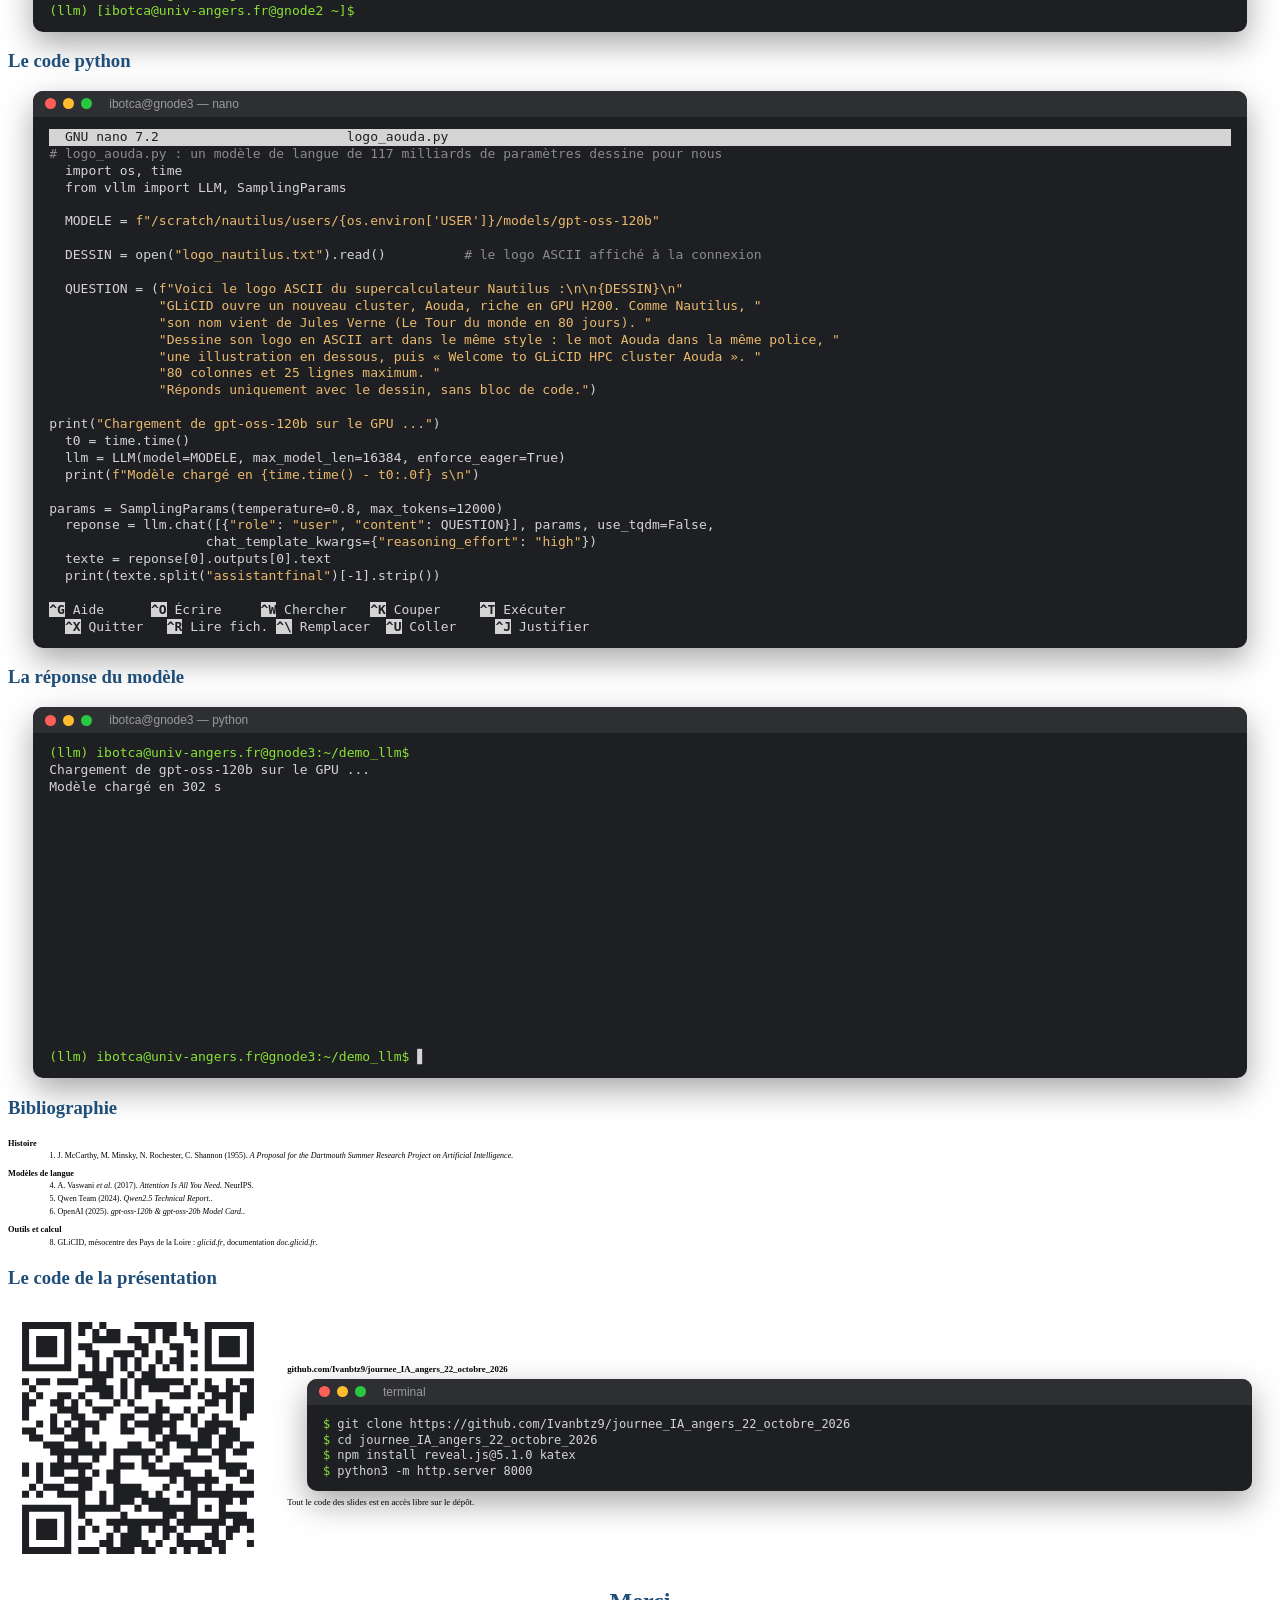
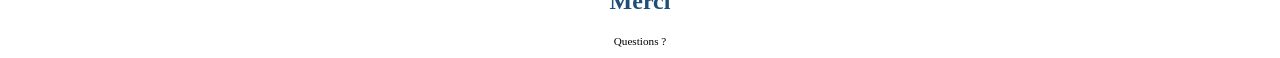
==== commit 91e5f7d6: "add bibliographie" ====
--- a/index.html
+++ b/index.html
@@ -589,7 +589,7 @@
     <li>Un <strong> gros modèle neuronale</strong> $f_\theta$ (milliards de paramètres) entraîné sur d'énormes corpus de textes.</li>
     <li> <strong>Classification itérative</strong> : prédire le prochain mot parmi un vocabulaire fixe $\mathcal{V}$
                   (≈ 150K tokens)</li>
-    <li><strong>Un Chatbot</strong> $\Rightarrow$ plusieurs modèles <strong>orchestrés</strong> autour d'un modèle de langue (voix, images, recherche web, sécurité, outils…)</li>
+    <li><strong>Un Chatbot</strong> $\Rightarrow$ plusieurs modèles (son, images, recherche web, sécurité, outils bureautiques…) <strong>orchestrés</strong> autour d'un gros LLM </li>
     </ul>
   
     <video class="fragment" muted controls preload="auto" src="assets/videos/autoregressif.mp4"
@@ -598,18 +598,19 @@
   
   <!-- ===== Démo 1 : connexion ===== -->
   <section id="demo-ssh">
-  <h3>Démo : connexion à Nautilus</h3>
+  <h3>Connexion à Nautilus</h3>
   <div class="term">
-    <div class="barre"><i style="background:#ff5f57"></i><i style="background:#febc2e"></i><i style="background:#28c840"></i><span>ivan@portable — ssh</span></div>
+    <div class="barre"><i style="background:#ff5f57"></i><i style="background:#febc2e"></i><i style="background:#28c840"></i><span>ivan@labo — ssh</span></div>
   <pre>
-  <div><span class="p">ivan@portable:~$ </span><span class="tape fragment">ssh nautilus</span></div>
-  <div class="fragment dim">#################################################################
+  <div><span class="p">ivan@labo:~$ </span><span class="tape fragment">ssh nautilus</span></div>
+  <div class="fragment dim">
+  #################################################################
   #   This service is restricted to authorized users only. All    #
   #            activities on this system are logged.              #
   #################################################################
-  
-  Last login: Tue Oct 13 16:31:48 2026</div>
-  <div class="fragment">_   _             _   _ _                    lxkkdc
+
+  Last login: Tue Oct 20 14:25:26 2026 from 194.167.60.12
+
   | \ | |           | | (_) |                   kWNOdc
   |  \| | __ _ _   _| |_ _| |_   _ ___          kW0c
   | . ` |/ _` | | | | __| | | | | / __|         kW0c
@@ -629,6 +630,7 @@
           lKMMMMM0ookKNWMMMMMMMMMMMMMMMMMMMMMMMMMMMMMMMMMMMWNKOdc
           ckKKKKKx    ldkOKXNWMMMMMMMMMMMMMMMMMMMMMMMWNXK0kdl
                           clodxkkO000KKKKKKK000OOkxdolc
+        
   -----------------------------------------------------------------------------
     Welcome to GLiCID HPC cluster Nautilus
   
@@ -640,50 +642,56 @@
   
   <!-- ===== Démo 2 : réservation d'un GPU ===== -->
   <section id="demo-srun">
-  <h3>Démo : réserver un GPU</h3>
+  <h3>Réserver un GPU en interactif sur un noeud de calcul</h3>
   <div class="term">
     <div class="barre"><i style="background:#ff5f57"></i><i style="background:#febc2e"></i><i style="background:#28c840"></i><span>ivan@nautilus — ssh</span></div>
   <pre>
   <div><span class="p">[ibotca@univ-angers.fr@nautilus ~]$ </span><span class="fragment"><span class="tape">srun -M nautilus --qos=debug -p gpu -C gpu_a100 --gres=gpu:1 \</span>
   <span class="p">> </span><span class="tape suite">--time=00:20:00 --pty bash</span></span></div>
 
-  <div class="fragment dim">srun: job 4242424 queued and waiting for resources
-  srun: job 4242424 has been allocated resources</div>
-  <!-- À REMPLACER : nom du nœud réel -->
+  <div class="fragment dim">srun: job 4242424 queued and waiting for resources</div>
+  <div class="fragment dim">srun: job 4242424 has been allocated resources</div>
+  
   <div class="fragment"><span class="p">[ibotca@univ-angers.fr@gnode2 ~]$ </span><span class="tape">nvidia-smi --query-gpu=name,memory.total --format=csv,noheader</span></div>
   <div class="fragment">NVIDIA A100 80GB PCIe, 81920 MiB</div>
   <div class="fragment"><span class="p">[ibotca@univ-angers.fr@gnode2 ~]$ </span><span class="tape">micromamba activate llm</span></div>
-  <div class="fragment"><span class="p">(llm) [ibotca@univ-angers.fr@gnode2 ~]$ </span><span class="tape">nano requin.py</span></div>
+  <div class="fragment"><span class="p">(llm) [ibotca@univ-angers.fr@gnode2 ~]$ </span><span class="tape">nano logo_aouda.py</span></div>
   </pre>
   </div>
   </section>
   
-  
+
   <!-- ===== Démo 3 : le code dans nano ===== -->
   <section id="demo-nano">
-  <h3>Démo : le code</h3>
+  <h3>Le code python </h3>
   <div class="term">
-    <div class="barre"><i style="background:#ff5f57"></i><i style="background:#febc2e"></i><i style="background:#28c840"></i><span>ivan@gnode2 — nano</span></div>
+    <div class="barre"><i style="background:#ff5f57"></i><i style="background:#febc2e"></i><i style="background:#28c840"></i><span>ibotca@gnode3 — nano</span></div>
   <pre>
-  <div class="nano-haut">  GNU nano 7.2                         requin.py                                     </div>
-  <div class="fragment"><span class="com"># requin.py : un modèle de langue de 117 milliards de paramètres dessine pour nous</span>
+  <div class="nano-haut">  GNU nano 7.2                        logo_aouda.py                                  </div>
+  <div class="fragment"><span class="com"># logo_aouda.py : un modèle de langue de 117 milliards de paramètres dessine pour nous</span>
   import os, time
   from vllm import LLM, SamplingParams
   
   MODELE = <span class="str">f"/scratch/nautilus/users/{os.environ['USER']}/models/gpt-oss-120b"</span>
+
   DESSIN = open(<span class="str">"logo_nautilus.txt"</span>).read()          <span class="com"># le logo ASCII affiché à la connexion</span>
+
   QUESTION = (<span class="str">f"Voici le logo ASCII du supercalculateur Nautilus :\n\n{DESSIN}\n"</span>
-              <span class="str">"Dessine en ASCII art un requin qui dévore ce logo, en gardant le logo reconnaissable. "</span>
+              <span class="str">"GLiCID ouvre un nouveau cluster, Aouda, riche en GPU H200. Comme Nautilus, "</span>
+              <span class="str">"son nom vient de Jules Verne (Le Tour du monde en 80 jours). "</span>
+              <span class="str">"Dessine son logo en ASCII art dans le même style : le mot Aouda dans la même police, "</span>
+              <span class="str">"une illustration en dessous, puis « Welcome to GLiCID HPC cluster Aouda ». "</span>
+              <span class="str">"80 colonnes et 25 lignes maximum. "</span>
               <span class="str">"Réponds uniquement avec le dessin, sans bloc de code."</span>)</div>
   <div></div>
   <div class="fragment">print(<span class="str">"Chargement de gpt-oss-120b sur le GPU ..."</span>)
   t0 = time.time()
-  llm = LLM(model=MODELE, max_model_len=8192, enforce_eager=True)
+  llm = LLM(model=MODELE, max_model_len=16384, enforce_eager=True)
   print(<span class="str">f"Modèle chargé en {time.time() - t0:.0f} s\n"</span>)</div>
   <div></div>
-  <div class="fragment">params = SamplingParams(temperature=0.8, max_tokens=4096)
+  <div class="fragment">params = SamplingParams(temperature=0.8, max_tokens=12000)
   reponse = llm.chat([{<span class="str">"role"</span>: <span class="str">"user"</span>, <span class="str">"content"</span>: QUESTION}], params, use_tqdm=False,
-                    chat_template_kwargs={<span class="str">"reasoning_effort"</span>: <span class="str">"low"</span>})
+                    chat_template_kwargs={<span class="str">"reasoning_effort"</span>: <span class="str">"high"</span>})
   texte = reponse[0].outputs[0].text
   print(texte.split(<span class="str">"assistantfinal"</span>)[-1].strip())</div>
   <div></div>
@@ -693,36 +701,94 @@
   </div>
   </section>
   
-  
+    
   <!-- ===== Démo 4 : exécution ===== -->
+  <!-- Rien n'est indenté dans le <pre> : chaque espace en début de ligne s'affiche -->
   <section id="demo-run">
-  <h3>Démo : le modèle répond</h3>
+  <h3>La réponse du modèle</h3>
   <div class="term">
-    <div class="barre"><i style="background:#ff5f57"></i><i style="background:#febc2e"></i><i style="background:#28c840"></i><span>ivan@gnode2 — python</span></div>
+  <div class="barre"><i style="background:#ff5f57"></i><i style="background:#febc2e"></i><i style="background:#28c840"></i><span>ibotca@gnode3 — python</span></div>
   <pre>
-  <div><span class="p">(llm) [ivan@gnode2 ~]$ </span><span class="tape fragment">python requin.py</span></div>
+  <div><span class="p">(llm) ibotca@univ-angers.fr@gnode3:~/demo_llm$ </span><span class="tape fragment">python logo_aouda.py</span></div>
   <div class="fragment">Chargement de gpt-oss-120b sur le GPU ...</div>
-  <!-- À REMPLACER : temps de chargement réel -->
-  <div class="fragment">Modèle chargé en 214 s</div>
+  <div class="fragment">Modèle chargé en 302 s</div>
   <div></div>
-  <!-- À REMPLACER : colle ici le dessin réellement produit par le modèle -->
-  <div class="fragment stream">
-          [ colle ici le dessin produit par le modèle ]
-  
-  </div>
-  <div class="fragment"><span class="p">(llm) [ivan@gnode2 ~]$ </span><span class="curseur"></span></div>
+  <div class="fragment stream"> 
+    ___                  _                    .----------------------.
+   / _ \                | |                   | [H200] [H200] [H200] |
+  / /_\ \ ___  _   _  __| | __ _              | [H200] [H200] [H200] |
+  |  _  |/ _ \| | | |/ _` |/ _` |             | [H200] [H200] [H200] |
+  | | | | (_) | |_| | (_| | (_| |       ______|______________________|____
+  \_| |_/\___/ \__,_|\__,_|\__,_|      /  o                               \
+                                      /   __                               |
+                                     /   /  \_______    ________    ______/
+                                    (   (           |  |        |  |
+                                     \   \          |  |        |  |
+                                      \__/          |__|        |__|
+  -----------------------------------------------------------------------------
+    Welcome to GLiCID HPC cluster Aouda</div>
+  <div class="fragment"><span class="p">(llm) ibotca@univ-angers.fr@gnode3:~/demo_llm$ </span><span class="curseur"></span></div>
   </pre>
   </div>
-  </section>
-  
-  </section>
-
-
-    <!-- Conclusion -->
-    <section class="center">
-      <h2>Merci</h2>
-      <p class="small">Questions ?</p>
-    </section>
+  </section>  
+  </section>
+
+
+    
+  <!-- Bibliographie -->
+  <section id="bibliographie">
+  <h3>Bibliographie</h3>
+  <div class="biblio">
+  
+  <h4>Histoire </h4>
+  <ol>
+    <li>J. McCarthy, M. Minsky, N. Rochester, C. Shannon (1955). <em>A Proposal for the Dartmouth Summer Research Project on Artificial Intelligence.</em></li>
+  </ol>
+  
+  <h4>Modèles de langue</h4>
+  <ol start="4">
+    <li>A. Vaswani <em>et al.</em> (2017). <em>Attention Is All You Need.</em> NeurIPS.</li>
+    <li>Qwen Team (2024). <em>Qwen2.5 Technical Report.</em>.</li>
+    <li>OpenAI (2025). <em>gpt-oss-120b &amp; gpt-oss-20b Model Card.</em>.</li>
+  </ol>
+  
+  <h4>Outils et calcul</h4>
+  <ol start="8">
+    <li>GLiCID, mésocentre des Pays de la Loire : <em>glicid.fr</em>, documentation <em>doc.glicid.fr</em>.</li>
+  </ol>
+  
+  </div>
+  </section>
+  
+  
+  <!-- Code de la présentation -->
+  <section id="code-presentation">
+  <h3>Le code de la présentation</h3>
+  <div class="code-grid">
+    <img class="qr" src="assets/img/qr_github.svg" alt="QR code vers le dépôt GitHub de la présentation">
+    <div>
+      <p class="url"><strong>github.com/Ivanbtz9/journee_IA_angers_22_octobre_2026</strong></p>
+      <div class="term">
+        <div class="barre"><i style="background:#ff5f57"></i><i style="background:#febc2e"></i><i style="background:#28c840"></i><span>terminal</span></div>
+  <pre>
+  <div><span class="p">$ </span>git clone https://github.com/Ivanbtz9/journee_IA_angers_22_octobre_2026</div>
+  <div><span class="p">$ </span>cd journee_IA_angers_22_octobre_2026</div>
+  <div><span class="p">$ </span>npm install reveal.js@5.1.0 katex</div>
+  <div><span class="p">$ </span>python3 -m http.server 8000</div>
+  </pre>
+      </div>
+      <p class="url" style="margin-top: 0.6em">Tout le code des slides est en accès libre sur le dépôt.</p>
+    </div>
+  </div>
+  </section>
+  
+  
+  <!-- Conclusion -->
+  <section class="center">
+  <h2>Merci</h2>
+  <p class="small">Questions ?</p>
+  </section>
+
 
   </div>
 </div>
@@ -803,5 +869,7 @@
     s.style.setProperty('--l', s.textContent.split('\n').length));
 </script>
 
+
+
 </body>
 </html>
--- a/custom.css
+++ b/custom.css
@@ -466,12 +466,27 @@
   .reveal .term .curseur::after { content: "▋"; animation: clign 1s steps(1) infinite; }
   @keyframes clign { 50% { opacity: 0; } }
  
-  /* Sortie du modèle qui se déroule ligne par ligne */
-  .reveal .term .stream { overflow: hidden; max-height: 0; }
+  /* La place est réservée dès l'arrivée sur la slide : rien ne bouge ni ne déborde pendant l'animation */
+  .reveal .term .stream { clip-path: inset(0 0 100% 0); }
   .reveal .term .stream.visible {
     animation: deroule calc(var(--l) * 120ms) steps(var(--l)) forwards;
   }
-  @keyframes deroule { to { max-height: calc(var(--l) * 1.3em); } }
+  @keyframes deroule { to { clip-path: inset(0 0 0 0); } }
  
   /* Éditeur nano */
   .reveal .term .nano-haut, .reveal .term .nano-bas b { background: #d4d4d4; color: #1e1f22; }
+
+
+    .reveal .biblio { font-size: 0.5em; text-align: left; line-height: 1.35; }
+  .reveal .biblio h4 { font-size: 1.05em; margin: 0.7em 0 0.25em; text-transform: none; }
+  .reveal .biblio ol { margin: 0 0 0 1.2em; }
+  .reveal .biblio li { margin-bottom: 0.3em; }
+  .reveal .biblio .moi { font-weight: 600; }
+ 
+  .reveal .code-grid {
+    display: grid; grid-template-columns: auto 1fr; gap: 1.2em;
+    align-items: center; text-align: left;
+  }
+  .reveal .code-grid img.qr { width: 260px; margin: 0; box-shadow: none; }
+  .reveal .code-grid .url { font-size: 0.55em; margin: 0 0 0.6em; word-break: break-all; }
+  .reveal .code-grid .term pre { font-size: 12px; }
